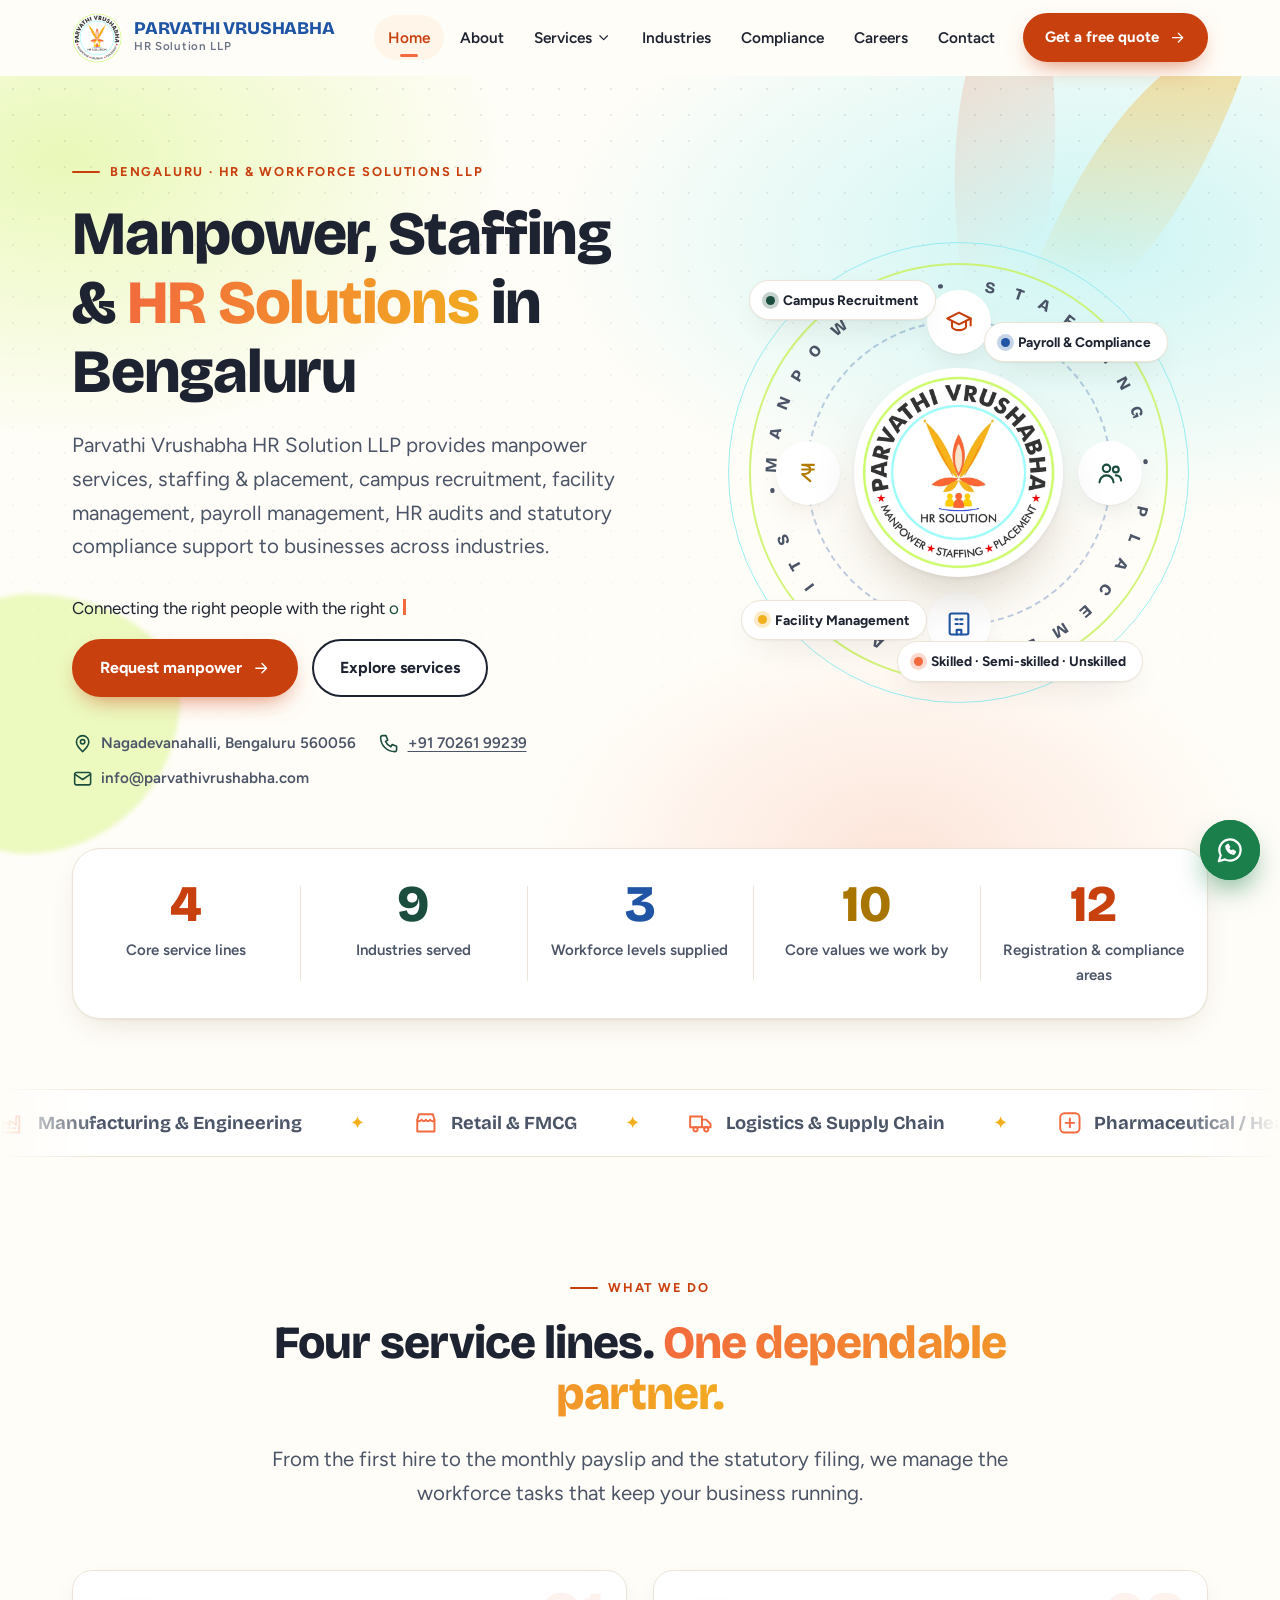
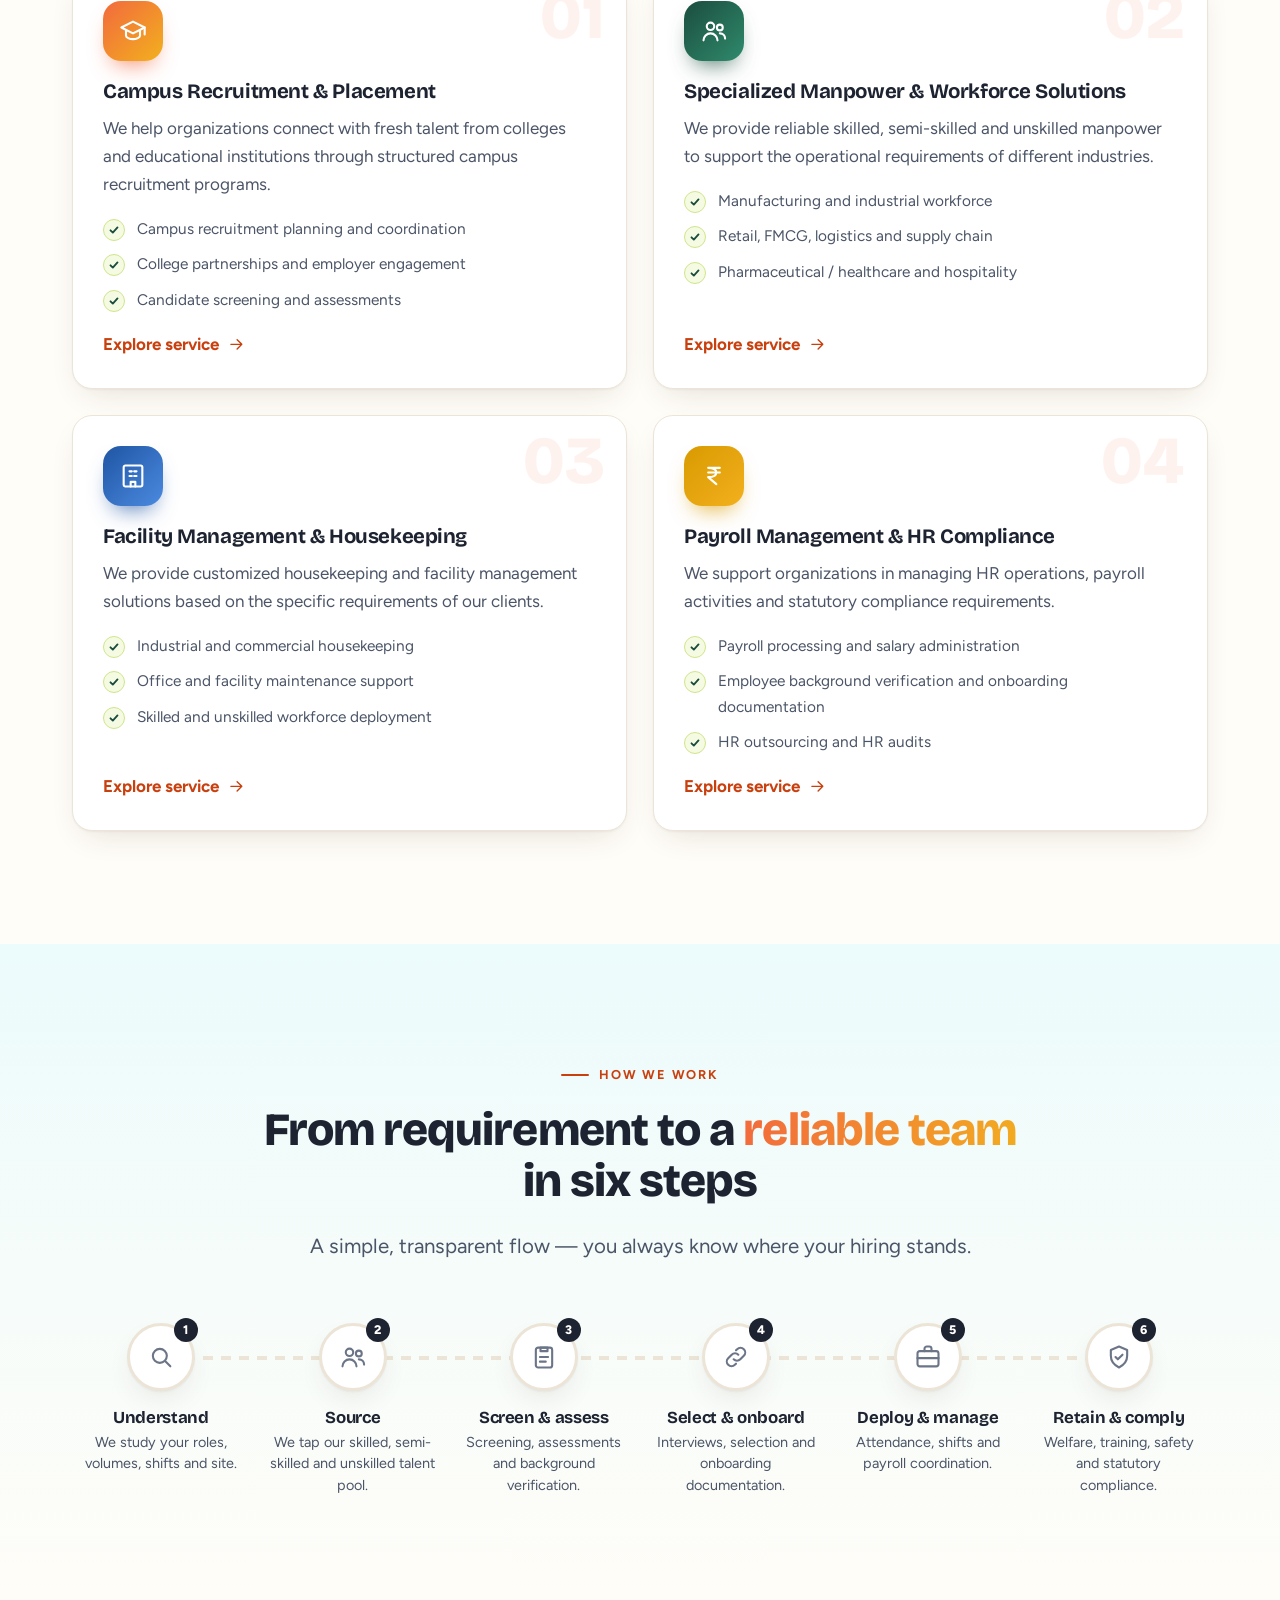
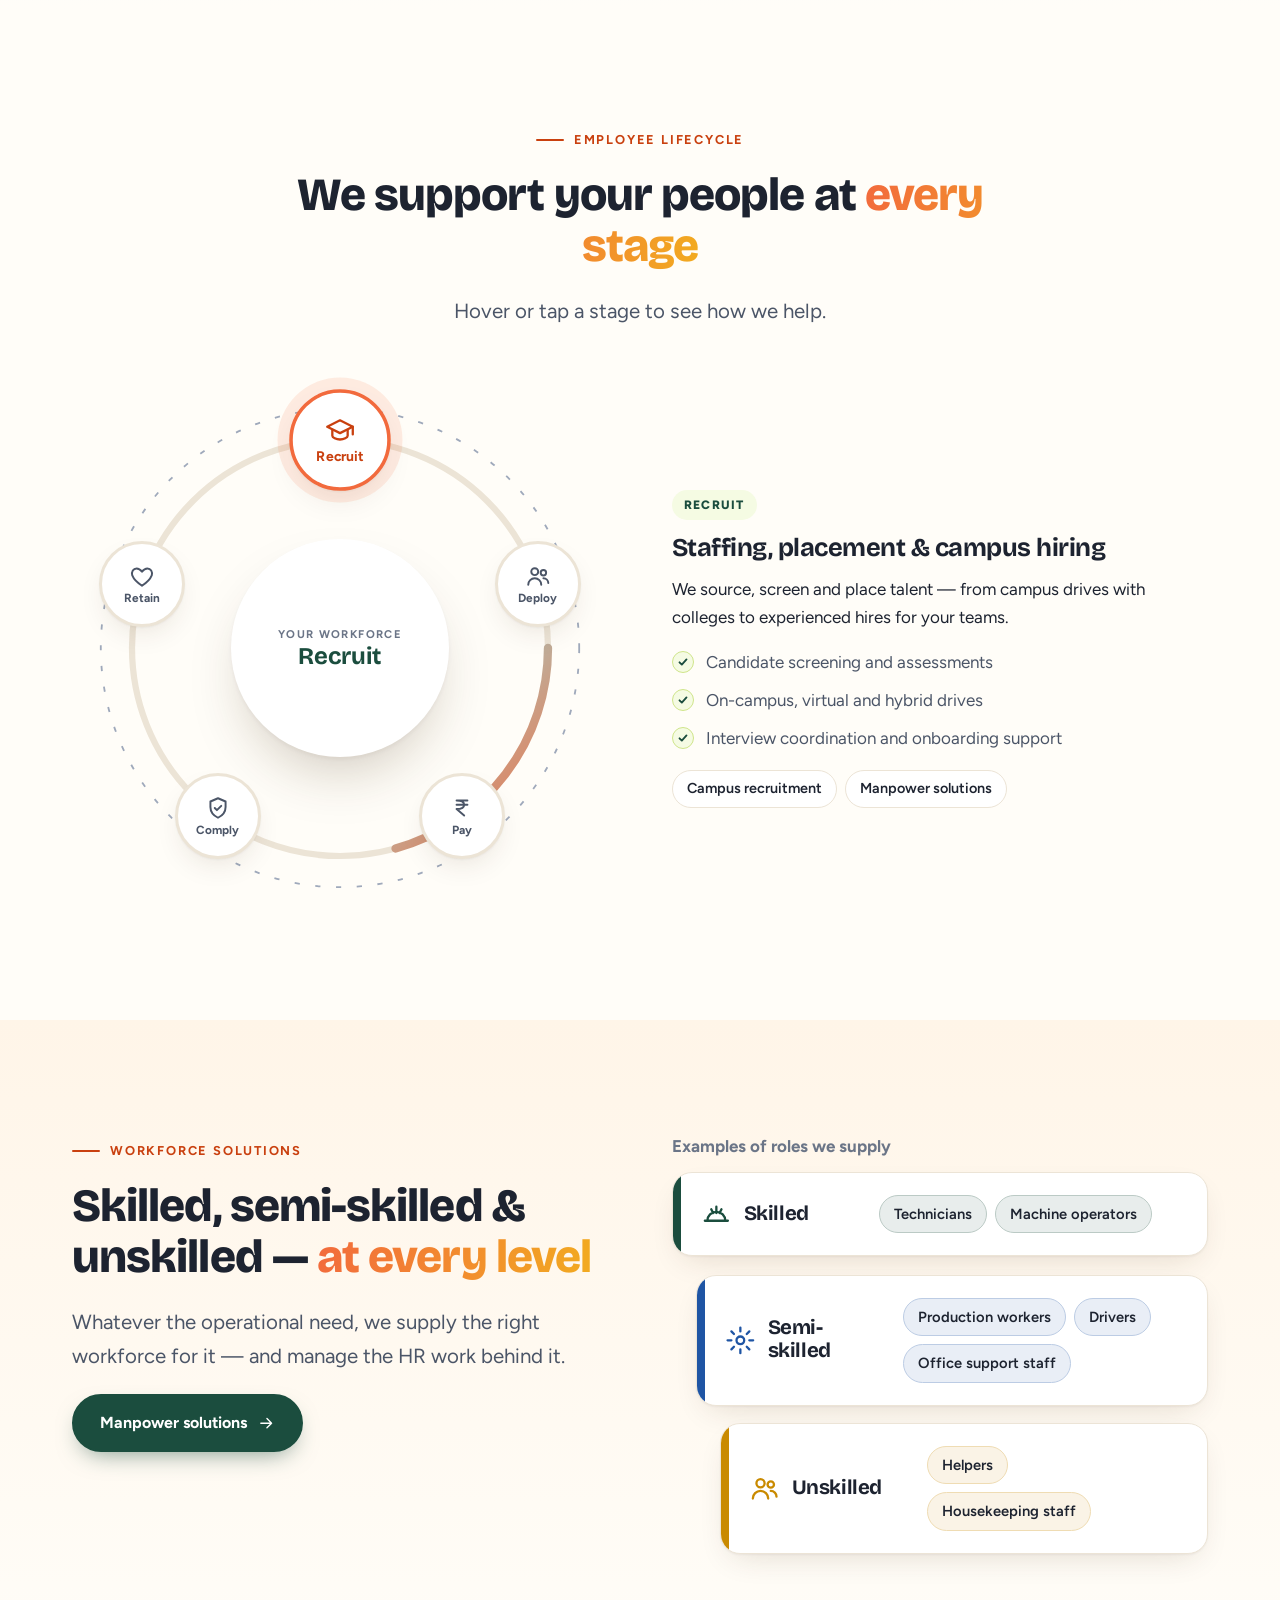
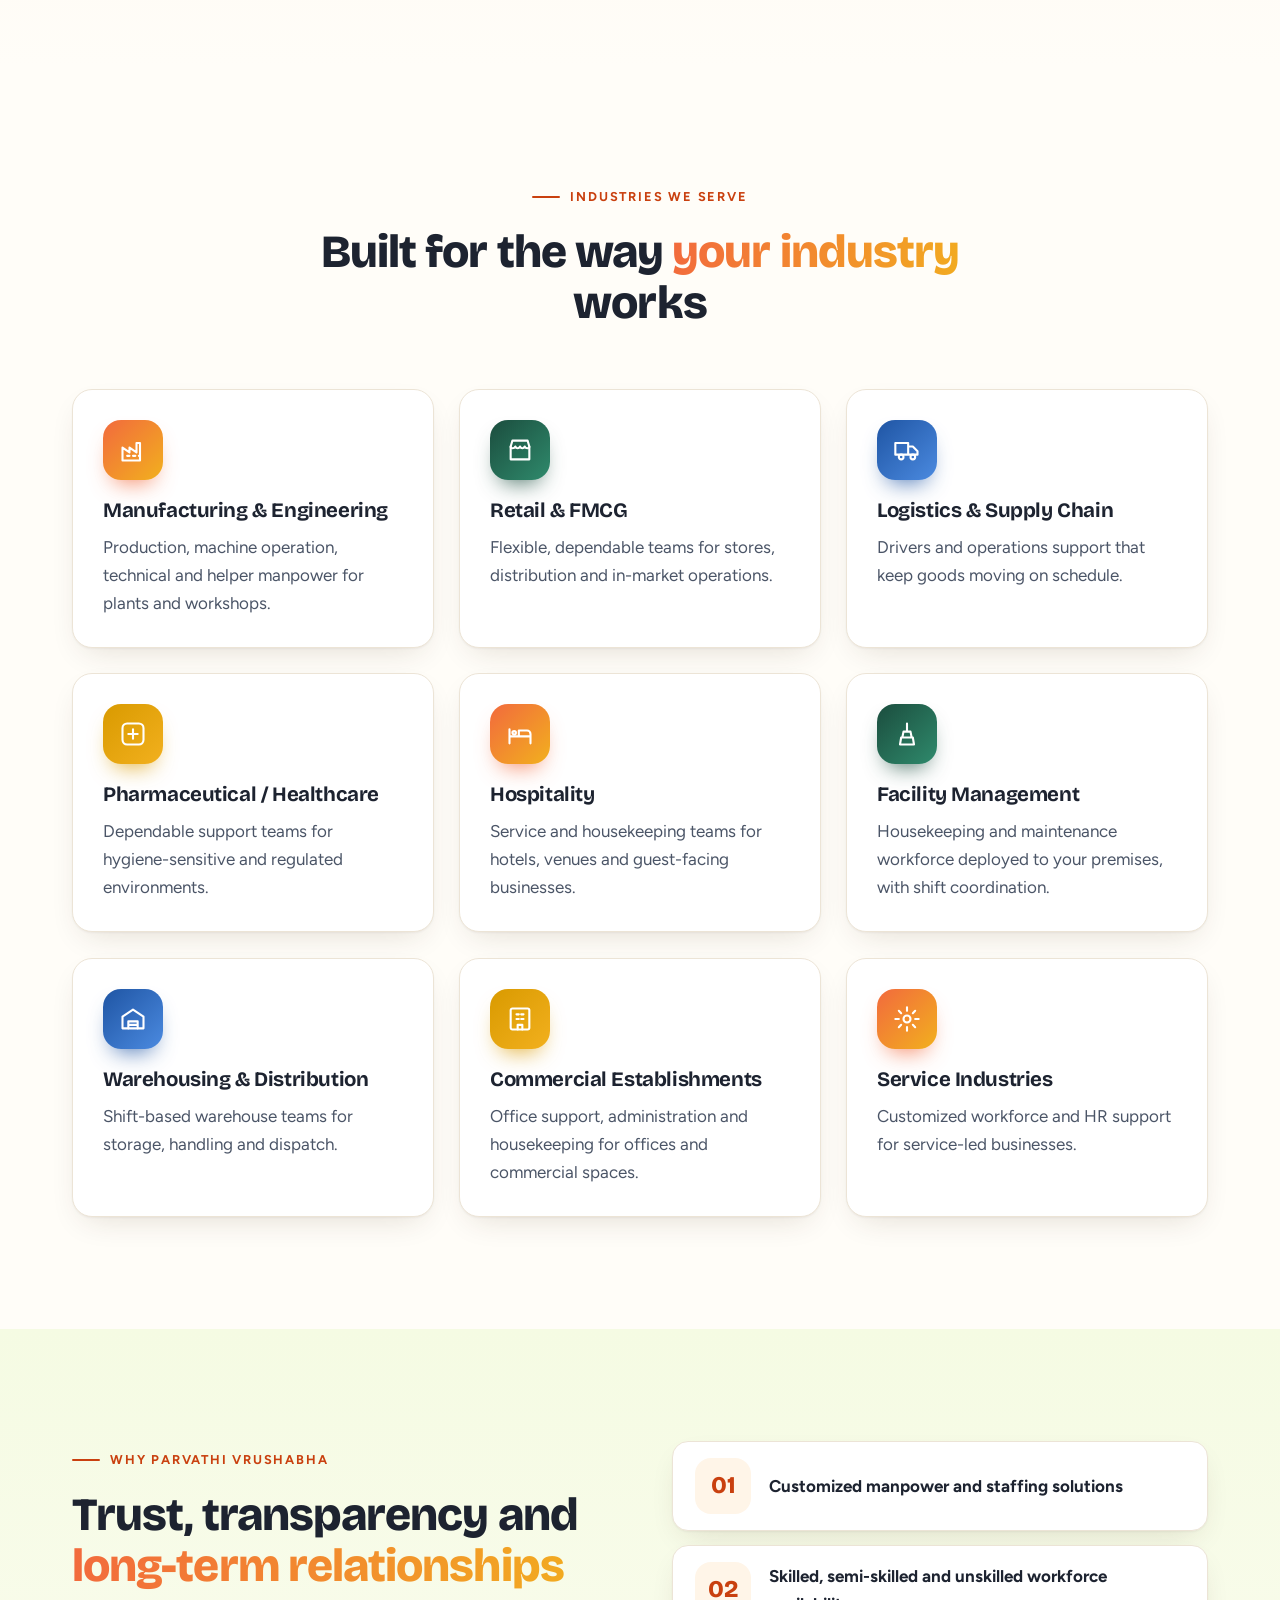
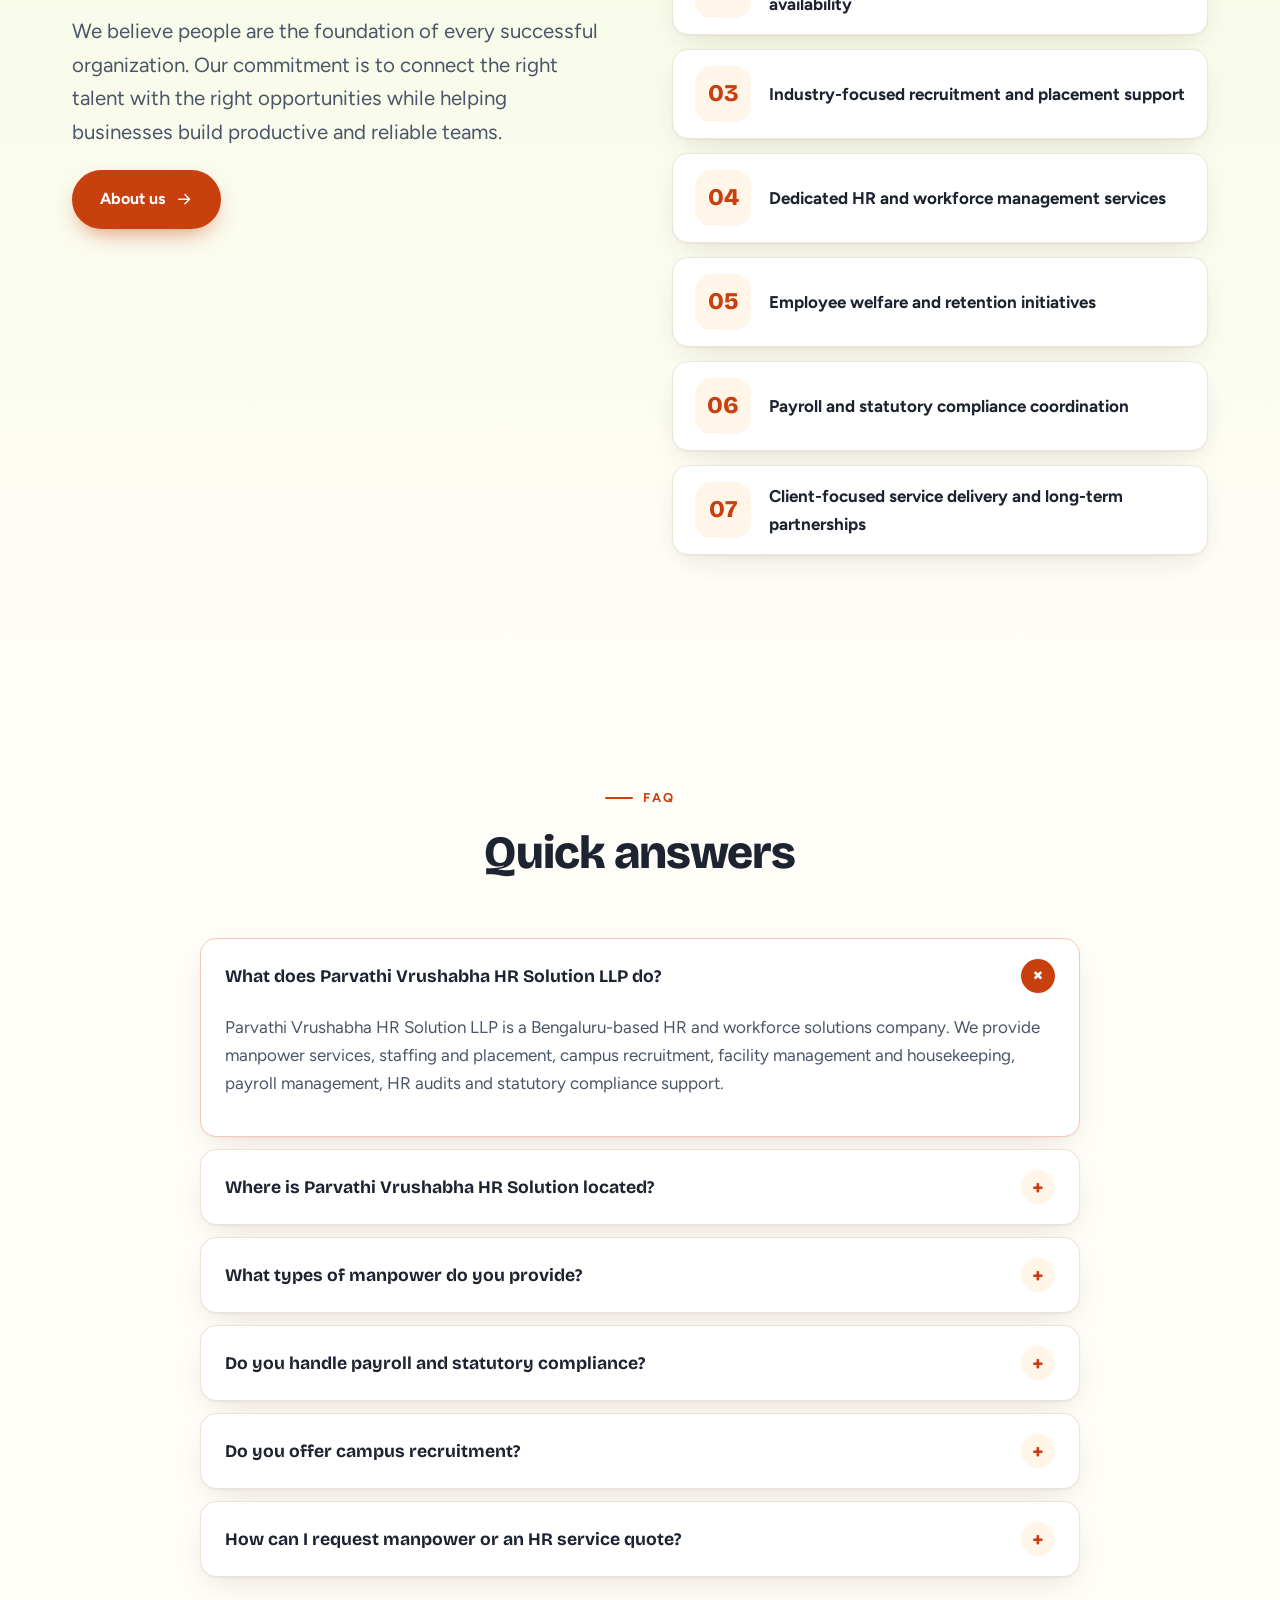
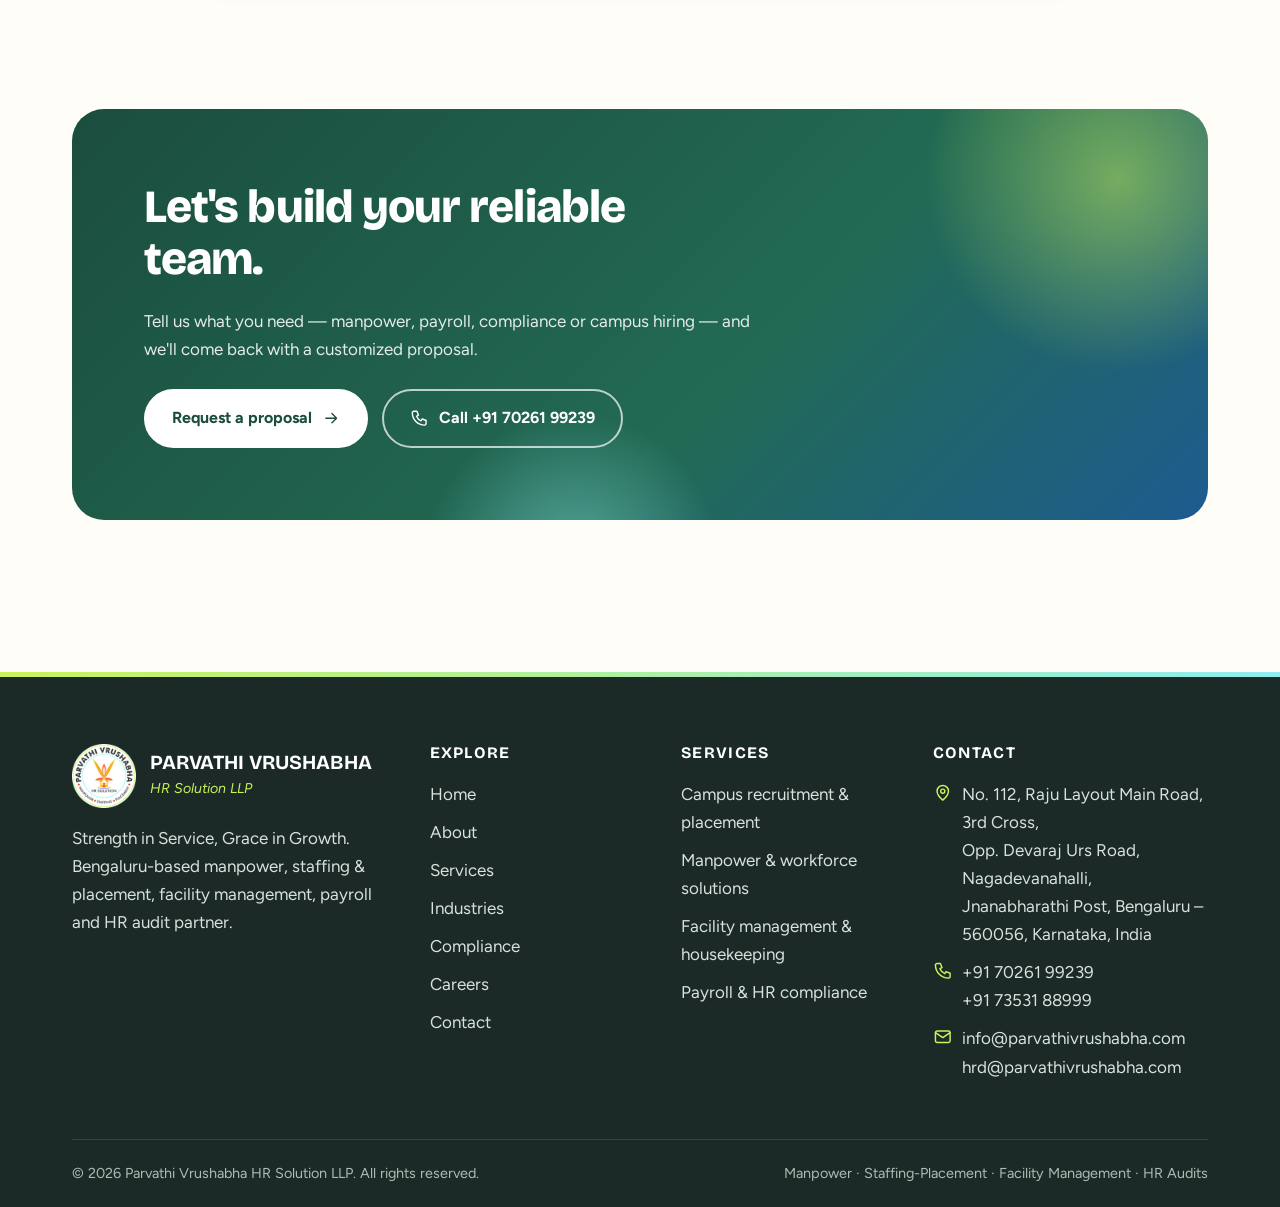
==== index.html @ 024fb9ca "Add parvathivrushabha.com multipage light-theme website 12 pages with animations, infographics, SEO/" ====
<!doctype html>
<html lang="en-IN">
<head>
<meta charset="utf-8">
<meta name="viewport" content="width=device-width,initial-scale=1">
<title>Manpower, Staffing &amp; HR Solutions in Bengaluru | Parvathi Vrushabha</title>
<meta name="description" content="Bengaluru HR &amp; workforce solutions LLP: manpower supply, staffing &amp; placement, campus recruitment, housekeeping &amp; facility management, payroll, HR audits and EPF/ESI compliance.">
<link rel="canonical" href="https://www.parvathivrushabha.com/">
<link rel="alternate" hreflang="en-IN" href="https://www.parvathivrushabha.com/"><link rel="alternate" hreflang="x-default" href="https://www.parvathivrushabha.com/">
<meta name="robots" content="index,follow,max-image-preview:large,max-snippet:-1,max-video-preview:-1">
<meta name="author" content="Parvathi Vrushabha HR Solution LLP"><meta name="theme-color" content="#fffdf8">
<meta name="geo.region" content="IN-KA"><meta name="geo.placename" content="Bengaluru">
<meta property="og:type" content="website"><meta property="og:site_name" content="Parvathi Vrushabha HR Solution LLP"><meta property="og:locale" content="en_IN">
<meta property="og:title" content="Manpower, Staffing &amp; HR Solutions in Bengaluru | Parvathi Vrushabha"><meta property="og:description" content="Bengaluru HR &amp; workforce solutions LLP: manpower supply, staffing &amp; placement, campus recruitment, housekeeping &amp; facility management, payroll, HR audits and EPF/ESI compliance."><meta property="og:url" content="https://www.parvathivrushabha.com/">
<meta property="og:image" content="https://www.parvathivrushabha.com/assets/img/og-image.jpg"><meta property="og:image:width" content="1200"><meta property="og:image:height" content="630"><meta property="og:image:alt" content="Parvathi Vrushabha HR Solution LLP logo — Manpower, Staffing, Placement">
<meta name="twitter:card" content="summary_large_image"><meta name="twitter:title" content="Manpower, Staffing &amp; HR Solutions in Bengaluru | Parvathi Vrushabha"><meta name="twitter:description" content="Bengaluru HR &amp; workforce solutions LLP: manpower supply, staffing &amp; placement, campus recruitment, housekeeping &amp; facility management, payroll, HR audits and EPF/ESI compliance."><meta name="twitter:image" content="https://www.parvathivrushabha.com/assets/img/og-image.jpg">
<link rel="icon" href="/assets/img/favicon.ico" sizes="any"><link rel="icon" type="image/png" sizes="192x192" href="/assets/img/icon-192.png"><link rel="apple-touch-icon" href="/assets/img/apple-touch-icon.png"><link rel="manifest" href="/site.webmanifest">
<link rel="alternate" type="text/markdown" href="/llms.txt" title="LLM-readable site summary">
<link rel="preconnect" href="https://fonts.googleapis.com"><link rel="preconnect" href="https://fonts.gstatic.com" crossorigin>
<link rel="stylesheet" href="https://fonts.googleapis.com/css2?family=Bricolage+Grotesque:opsz,wght@12..96,500..800&family=Figtree:wght@400;500;600;700;800&display=swap">
<link rel="stylesheet" href="/assets/css/styles.css?v=2026-11-24">
<script>document.documentElement.classList.add('js')</script>
<script type="application/ld+json">{"@context": "https://schema.org", "@graph": [{"@type": ["Organization", "EmploymentAgency"], "@id": "https://www.parvathivrushabha.com/#org", "name": "Parvathi Vrushabha HR Solution LLP", "legalName": "Parvathi Vrushabha HR Solution LLP", "alternateName": "Parvathi Vrushabha HR Solution", "url": "https://www.parvathivrushabha.com/", "logo": "https://www.parvathivrushabha.com/assets/img/icon-512.png", "image": "https://www.parvathivrushabha.com/assets/img/og-image.jpg", "slogan": "Strength in Service, Grace in Growth.", "description": "Bengaluru-based HR and workforce solutions company offering manpower services, staffing and placement, campus recruitment, facility management and housekeeping, payroll management, HR audits and statutory compliance support.", "email": "info@parvathivrushabha.com", "telephone": ["+917026199239", "+917353188999"], "address": {"@type": "PostalAddress", "streetAddress": "No. 112, Raju Layout Main Road, 3rd Cross, Opp. Devaraj Urs Road, Nagadevanahalli, Jnanabharathi Post", "addressLocality": "Bengaluru", "addressRegion": "Karnataka", "postalCode": "560056", "addressCountry": "IN"}, "areaServed": [{"@type": "City", "name": "Bengaluru"}, {"@type": "State", "name": "Karnataka"}, {"@type": "Country", "name": "India"}], "contactPoint": [{"@type": "ContactPoint", "contactType": "customer service", "telephone": "+917026199239", "email": "info@parvathivrushabha.com", "availableLanguage": ["en", "kn", "hi"]}, {"@type": "ContactPoint", "contactType": "human resources", "telephone": "+917353188999", "email": "hrd@parvathivrushabha.com"}], "knowsAbout": ["Manpower services", "Staffing and placement", "Campus recruitment", "Facility management", "Housekeeping services", "Payroll management", "HR audits", "EPF ESI statutory compliance", "Contract labour compliance", "HR outsourcing"], "hasOfferCatalog": {"@type": "OfferCatalog", "name": "HR & workforce services", "itemListElement": [{"@type": "Offer", "itemOffered": {"@type": "Service", "name": "Campus Recruitment & Placement", "url": "https://www.parvathivrushabha.com/services/campus-recruitment-placement/"}}, {"@type": "Offer", "itemOffered": {"@type": "Service", "name": "Specialized Manpower & Workforce Solutions", "url": "https://www.parvathivrushabha.com/services/manpower-workforce-solutions/"}}, {"@type": "Offer", "itemOffered": {"@type": "Service", "name": "Facility Management & Housekeeping", "url": "https://www.parvathivrushabha.com/services/facility-management-housekeeping/"}}, {"@type": "Offer", "itemOffered": {"@type": "Service", "name": "Payroll Management & HR Compliance", "url": "https://www.parvathivrushabha.com/services/payroll-hr-compliance/"}}]}}, {"@type": "WebSite", "@id": "https://www.parvathivrushabha.com/#website", "url": "https://www.parvathivrushabha.com/", "name": "Parvathi Vrushabha HR Solution LLP", "publisher": {"@id": "https://www.parvathivrushabha.com/#org"}, "inLanguage": "en-IN"}, {"@type": "WebPage", "@id": "https://www.parvathivrushabha.com/#webpage", "url": "https://www.parvathivrushabha.com/", "name": "Manpower, Staffing & HR Solutions in Bengaluru | Parvathi Vrushabha", "description": "Bengaluru HR & workforce solutions LLP: manpower supply, staffing & placement, campus recruitment, housekeeping & facility management, payroll, HR audits and EPF/ESI compliance.", "isPartOf": {"@id": "https://www.parvathivrushabha.com/#website"}, "about": {"@id": "https://www.parvathivrushabha.com/#org"}, "inLanguage": "en-IN", "primaryImageOfPage": "https://www.parvathivrushabha.com/assets/img/og-image.jpg", "dateModified": "2026-11-24"}, {"@type": "FAQPage", "mainEntity": [{"@type": "Question", "name": "What does Parvathi Vrushabha HR Solution LLP do?", "acceptedAnswer": {"@type": "Answer", "text": "Parvathi Vrushabha HR Solution LLP is a Bengaluru-based HR and workforce solutions company. We provide manpower services, staffing and placement, campus recruitment, facility management and housekeeping, payroll management, HR audits and statutory compliance support."}}, {"@type": "Question", "name": "Where is Parvathi Vrushabha HR Solution located?", "acceptedAnswer": {"@type": "Answer", "text": "Our office is at No. 112, Raju Layout Main Road, 3rd Cross, Opp. Devaraj Urs Road, Nagadevanahalli, Jnanabharathi Post, Bengaluru – 560056, Karnataka, India. You can reach us on +91 70261 99239 or +91 73531 88999, or email info@parvathivrushabha.com."}}, {"@type": "Question", "name": "What types of manpower do you provide?", "acceptedAnswer": {"@type": "Answer", "text": "We provide skilled, semi-skilled and unskilled manpower, including machine operators, technicians, production workers, helpers, drivers, housekeeping staff and office support staff, for industries such as manufacturing, retail, FMCG, logistics, pharmaceutical and healthcare, and hospitality."}}, {"@type": "Question", "name": "Do you handle payroll and statutory compliance?", "acceptedAnswer": {"@type": "Answer", "text": "Yes. We support payroll processing and salary administration, EPF, ESI, Professional Tax and Labour Welfare Fund compliance, contract labour and factory compliance coordination, and gratuity, bonus and benefits administration. We also conduct HR audits and offer HR outsourcing."}}, {"@type": "Question", "name": "Do you offer campus recruitment?", "acceptedAnswer": {"@type": "Answer", "text": "Yes. We plan and coordinate campus recruitment programs, build college partnerships, screen and assess candidates, and run on-campus, virtual and hybrid drives, along with interview coordination and onboarding support."}}, {"@type": "Question", "name": "How can I request manpower or an HR service quote?", "acceptedAnswer": {"@type": "Answer", "text": "Call or WhatsApp +91 70261 99239 or +91 73531 88999, email info@parvathivrushabha.com or hrd@parvathivrushabha.com, or use the enquiry form on our contact page. Tell us your industry, the roles you need and your location, and we will respond with a customized proposal."}}]}]}</script>
</head>
<body>
<a class="skip" href="#main">Skip to content</a>
<div class="progress" aria-hidden="true"><i></i></div>
<svg width="0" height="0" style="position:absolute" aria-hidden="true" focusable="false"><defs><symbol id="i-users" viewBox="0 0 24 24"><circle cx="9" cy="8" r="3.2"/><path d="M3 20c0-3.3 2.7-6 6-6s6 2.7 6 6"/><circle cx="17" cy="9" r="2.5"/><path d="M17 14c2.5 0 4.5 2 4.5 4.5"/></symbol><symbol id="i-briefcase" viewBox="0 0 24 24"><rect x="3" y="7" width="18" height="13" rx="2"/><path d="M9 7V5a2 2 0 0 1 2-2h2a2 2 0 0 1 2 2v2M3 13h18"/></symbol><symbol id="i-cap" viewBox="0 0 24 24"><path d="M2 9l10-5 10 5-10 5z"/><path d="M6 11.5V16c0 1.5 3 3 6 3s6-1.5 6-3v-4.5M22 9v6"/></symbol><symbol id="i-building" viewBox="0 0 24 24"><rect x="4" y="3" width="16" height="18" rx="1.5"/><path d="M9 8h2M13 8h2M9 12h2M13 12h2M10 21v-4h4v4"/></symbol><symbol id="i-rupee" viewBox="0 0 24 24"><path d="M7 5h10M7 9h10M7 5c5 0 7 1.5 7 4s-2 4-7 4l7 6"/></symbol><symbol id="i-shield" viewBox="0 0 24 24"><path d="M12 3l7 3v5c0 4.5-3 8-7 10-4-2-7-5.5-7-10V6z"/><path d="M9 12l2 2 4-4"/></symbol><symbol id="i-factory" viewBox="0 0 24 24"><path d="M3 21V10l6 4v-4l6 4V6h3v15z"/><path d="M7 17h2M12 17h2M17 17h1"/></symbol><symbol id="i-cart" viewBox="0 0 24 24"><circle cx="9" cy="20" r="1.5"/><circle cx="18" cy="20" r="1.5"/><path d="M2 3h3l2.5 11h11L21 7H6"/></symbol><symbol id="i-truck" viewBox="0 0 24 24"><path d="M2 6h11v10H2zM13 9h4l4 4v3h-8"/><circle cx="7" cy="18" r="2"/><circle cx="17" cy="18" r="2"/></symbol><symbol id="i-medical" viewBox="0 0 24 24"><rect x="3" y="3" width="18" height="18" rx="4"/><path d="M12 8v8M8 12h8"/></symbol><symbol id="i-hotel" viewBox="0 0 24 24"><path d="M3 20V8M3 14h18v6M21 14v-2a3 3 0 0 0-3-3h-7v5"/><circle cx="7" cy="11" r="1.5"/></symbol><symbol id="i-warehouse" viewBox="0 0 24 24"><path d="M3 10l9-6 9 6v10H3z"/><path d="M8 20v-6h8v6M8 17h8"/></symbol><symbol id="i-store" viewBox="0 0 24 24"><path d="M4 9l1.5-5h13L20 9M4 9v11h16V9"/><path d="M4 9c0 2 3 2 4 0 1 2 3 2 4 0 1 2 3 2 4 0 1 2 4 2 4 0"/></symbol><symbol id="i-gear" viewBox="0 0 24 24"><circle cx="12" cy="12" r="3"/><path d="M12 2v3M12 19v3M2 12h3M19 12h3M5 5l2 2M17 17l2 2M5 19l2-2M17 7l2-2"/></symbol><symbol id="i-phone" viewBox="0 0 24 24"><path d="M5 3h4l2 5-2.5 1.5a11 11 0 0 0 6 6L16 13l5 2v4a2 2 0 0 1-2 2A16 16 0 0 1 3 5a2 2 0 0 1 2-2z"/></symbol><symbol id="i-mail" viewBox="0 0 24 24"><rect x="3" y="5" width="18" height="14" rx="2"/><path d="M3 7l9 6 9-6"/></symbol><symbol id="i-pin" viewBox="0 0 24 24"><path d="M12 21s7-6 7-11a7 7 0 0 0-14 0c0 5 7 11 7 11z"/><circle cx="12" cy="10" r="2.5"/></symbol><symbol id="i-whatsapp" viewBox="0 0 24 24"><path d="M3 21l1.6-4.8A8.5 8.5 0 1 1 8 19.5z"/><path d="M9 9c0 3 3 6 6 6l1-1.5-2-1-1 .8c-1-.5-2-1.5-2.5-2.5l.8-1-1-2z"/></symbol><symbol id="i-arrow" viewBox="0 0 24 24"><path d="M5 12h14M13 6l6 6-6 6"/></symbol><symbol id="i-chevron" viewBox="0 0 24 24"><path d="M6 9l6 6 6-6"/></symbol><symbol id="i-search" viewBox="0 0 24 24"><circle cx="11" cy="11" r="6"/><path d="M20 20l-4.5-4.5"/></symbol><symbol id="i-clipboard" viewBox="0 0 24 24"><rect x="5" y="4" width="14" height="17" rx="2"/><path d="M9 4h6v3H9zM8.5 12h7M8.5 16h5"/></symbol><symbol id="i-link" viewBox="0 0 24 24"><path d="M10 14a4 4 0 0 0 5.7 0l3-3a4 4 0 0 0-5.7-5.7l-1 1M14 10a4 4 0 0 0-5.7 0l-3 3a4 4 0 0 0 5.7 5.7l1-1"/></symbol><symbol id="i-scale" viewBox="0 0 24 24"><path d="M12 4v16M6 20h12M5 7h14M5 7l-3 7a3.5 3 0 0 0 6 0zM19 7l-3 7a3.5 3 0 0 0 6 0z"/></symbol><symbol id="i-lock" viewBox="0 0 24 24"><rect x="5" y="11" width="14" height="10" rx="2"/><path d="M8 11V8a4 4 0 0 1 8 0v3"/></symbol><symbol id="i-heart" viewBox="0 0 24 24"><path d="M12 21s-7-4.5-9-9.5C2 8 4 5 7 5c2 0 3.5 1 5 3 1.5-2 3-3 5-3 3 0 5 3 4 6.5-2 5-9 9.5-9 9.5z"/></symbol><symbol id="i-leaf" viewBox="0 0 24 24"><path d="M5 19C5 10 10 5 20 4c0 10-5 15-14 15zM5 19l8-8"/></symbol><symbol id="i-globe" viewBox="0 0 24 24"><circle cx="12" cy="12" r="9"/><path d="M3 12h18M12 3c3 3 3 15 0 18M12 3c-3 3-3 15 0 18"/></symbol><symbol id="i-eye" viewBox="0 0 24 24"><path d="M2 12s4-7 10-7 10 7 10 7-4 7-10 7S2 12 2 12z"/><circle cx="12" cy="12" r="3"/></symbol><symbol id="i-target" viewBox="0 0 24 24"><circle cx="12" cy="12" r="9"/><circle cx="12" cy="12" r="5"/><circle cx="12" cy="12" r="1"/></symbol><symbol id="i-trend" viewBox="0 0 24 24"><path d="M3 17l6-6 4 4 8-8M15 7h6v6"/></symbol><symbol id="i-book" viewBox="0 0 24 24"><path d="M4 5a2 2 0 0 1 2-2h13v16H6a2 2 0 0 0-2 2zM4 19V5M9 8h6"/></symbol><symbol id="i-hardhat" viewBox="0 0 24 24"><path d="M3 17h18M5 17a7 7 0 0 1 14 0M12 6v5M8 8l1.5 3M16 8l-1.5 3"/></symbol><symbol id="i-clock" viewBox="0 0 24 24"><circle cx="12" cy="12" r="9"/><path d="M12 7v5l3 2"/></symbol><symbol id="i-bucket" viewBox="0 0 24 24"><path d="M12 3v7M9 10h6l1 5H8zM7 15l-1 6h12l-1-6"/></symbol><symbol id="i-file" viewBox="0 0 24 24"><path d="M6 3h8l4 4v14H6zM14 3v4h4M9 13h6M9 17h6"/></symbol><symbol id="i-chart" viewBox="0 0 24 24"><path d="M4 20V4M4 20h16M8 16v-5M12 16V8M16 16v-3"/></symbol><symbol id="i-calendar" viewBox="0 0 24 24"><rect x="3" y="5" width="18" height="16" rx="2"/><path d="M3 10h18M8 3v4M16 3v4"/></symbol><symbol id="i-idcard" viewBox="0 0 24 24"><rect x="3" y="5" width="18" height="14" rx="2"/><circle cx="9" cy="11" r="2"/><path d="M6 16c0-1.5 1.5-2.5 3-2.5s3 1 3 2.5M14 10h4M14 14h3"/></symbol><symbol id="i-userplus" viewBox="0 0 24 24"><circle cx="10" cy="8" r="3.5"/><path d="M3 20c0-3.5 3-6 7-6M18 8v6M15 11h6"/></symbol><symbol id="i-star" viewBox="0 0 24 24"><path d="M12 3l2.7 5.6 6.1.9-4.4 4.3 1 6.1L12 17l-5.4 2.9 1-6.1L3.2 9.5l6.1-.9z"/></symbol><symbol id="i-check" viewBox="0 0 24 24"><path d="M5 12.5l4.5 4.5L19 7.5"/></symbol></defs></svg>
<header class="site-header"><div class="container nav-wrap">
<a class="brand" href="/" aria-label="Parvathi Vrushabha HR Solution LLP — home"><img src="/assets/img/logo.webp" width="50" height="50" alt="Parvathi Vrushabha HR Solution LLP logo"><span><b>PARVATHI VRUSHABHA</b><small>HR Solution LLP</small></span></a>
<nav class="nav" id="site-nav" aria-label="Main"><ul><li><a class="nl" href="/" aria-current="page">Home</a></li><li><a class="nl" href="/about/">About</a></li><li class="has-sub"><a class="nl" href="/services/">Services<svg class="ic " aria-hidden="true" focusable="false"><use href="#i-chevron"/></svg></a><div class="sub"><a href="/services/campus-recruitment-placement/"><svg class="ic " aria-hidden="true" focusable="false"><use href="#i-cap"/></svg>Campus recruitment &amp; placement</a><a href="/services/manpower-workforce-solutions/"><svg class="ic " aria-hidden="true" focusable="false"><use href="#i-users"/></svg>Manpower &amp; workforce solutions</a><a href="/services/facility-management-housekeeping/"><svg class="ic " aria-hidden="true" focusable="false"><use href="#i-building"/></svg>Facility management &amp; housekeeping</a><a href="/services/payroll-hr-compliance/"><svg class="ic " aria-hidden="true" focusable="false"><use href="#i-rupee"/></svg>Payroll &amp; HR compliance</a></div></li><li><a class="nl" href="/industries/">Industries</a></li><li><a class="nl" href="/compliance/">Compliance</a></li><li><a class="nl" href="/careers/">Careers</a></li><li><a class="nl" href="/contact/">Contact</a></li></ul><span class="nav-cta"><a class="btn sm" href="/contact/">Get a free quote <svg class="ic go" aria-hidden="true" focusable="false"><use href="#i-arrow"/></svg></a></span></nav>
<button class="burger" aria-expanded="false" aria-controls="site-nav" aria-label="Open menu"><span></span></button>
</div></header>
<main id="main">
<section class="hero"><span class="leaf a" aria-hidden="true"></span><span class="leaf b" aria-hidden="true"></span><span class="blob" style="width:260px;height:260px;left:-80px;bottom:40px;background:rgba(201,242,91,.35)" aria-hidden="true"></span>
<div class="container hero-grid"><div>
<p class="eyebrow" data-reveal="" style="--i:0">Bengaluru · HR &amp; Workforce Solutions LLP</p>
<h1 data-reveal="" style="--i:1">Manpower, Staffing &amp; <span class="hl">HR Solutions</span> in Bengaluru</h1>
<p class="lead" data-reveal="" style="--i:2">Parvathi Vrushabha HR Solution LLP provides manpower services, staffing &amp; placement, campus recruitment, facility management, payroll management, HR audits and statutory compliance support to businesses across industries.</p>
<p data-reveal="" style="--i:2" style="font-family:var(--head);font-weight:700;font-size:1.3rem;margin-bottom:28px">Connecting the right people with the right <span class="rotator" data-rotate="organizations|opportunities|teams|careers">organizations</span></p>
<div class="btn-row" data-reveal="" style="--i:3"><a class="btn" data-magnetic href="/contact/?service=Manpower%20%26%20Workforce%20Solutions">Request manpower <svg class="ic go" aria-hidden="true" focusable="false"><use href="#i-arrow"/></svg></a><a class="btn ghost" data-magnetic href="/services/">Explore services</a></div>
<div class="hero-meta" data-reveal="" style="--i:4"><span><svg class="ic " aria-hidden="true" focusable="false"><use href="#i-pin"/></svg> Nagadevanahalli, Bengaluru 560056</span><span><svg class="ic " aria-hidden="true" focusable="false"><use href="#i-phone"/></svg> <a href="tel:+917026199239" style="color:inherit">+91 70261 99239</a></span><span><svg class="ic " aria-hidden="true" focusable="false"><use href="#i-mail"/></svg> info@parvathivrushabha.com</span></div>
</div><div class="hero-visual" data-reveal="zoom" style="--i:2"><div class="orbit" role="img" aria-label="Parvathi Vrushabha logo surrounded by service icons: recruitment, manpower, facility management and payroll">
<span class="ring r3"></span><span class="ring r2"></span>
<svg class="textring" viewBox="0 0 400 400" aria-hidden="true"><defs><path id="tp" d="M200,200 m-176,0 a176,176 0 1,1 352,0 a176,176 0 1,1 -352,0"/></defs><text><textPath href="#tp" textLength="1096" lengthAdjust="spacing">MANPOWER  •  STAFFING  •  PLACEMENT  •  AUDITS  •  </textPath></text></svg>
<div class="ring r1"><span class="node n1"><svg class="ic " aria-hidden="true" focusable="false"><use href="#i-cap"/></svg></span><span class="node n2"><svg class="ic " aria-hidden="true" focusable="false"><use href="#i-users"/></svg></span><span class="node n3"><svg class="ic " aria-hidden="true" focusable="false"><use href="#i-building"/></svg></span><span class="node n4"><svg class="ic " aria-hidden="true" focusable="false"><use href="#i-rupee"/></svg></span></div>
<div class="core"><img src="/assets/img/logo.webp" width="320" height="320" alt="Parvathi Vrushabha HR Solution LLP logo" fetchpriority="high"></div>
<span class="chip-float cf1">Campus Recruitment</span><span class="chip-float cf2">Facility Management</span><span class="chip-float cf3">Payroll &amp; Compliance</span><span class="chip-float cf4">Skilled · Semi-skilled · Unskilled</span>
</div></div></div></section><div class="container"><div class="stats" role="list" aria-label="Company at a glance">
<div class="stat" role="listitem"><b data-count="4">4</b><span>Core service lines</span></div><div class="stat" role="listitem"><b data-count="9">9</b><span>Industries served</span></div>
<div class="stat" role="listitem"><b data-count="3">3</b><span>Workforce levels supplied</span></div><div class="stat" role="listitem"><b data-count="10">10</b><span>Core values we work by</span></div>
<div class="stat" role="listitem"><b data-count="12">12</b><span>Registration &amp; compliance areas</span></div></div></div><div class="marquee" style="margin-top:70px" aria-label="Industries we serve"><div class="marquee-track"><span><svg class="ic " aria-hidden="true" focusable="false"><use href="#i-factory"/></svg>Manufacturing &amp; Engineering</span><span><svg class="ic " aria-hidden="true" focusable="false"><use href="#i-store"/></svg>Retail &amp; FMCG</span><span><svg class="ic " aria-hidden="true" focusable="false"><use href="#i-truck"/></svg>Logistics &amp; Supply Chain</span><span><svg class="ic " aria-hidden="true" focusable="false"><use href="#i-medical"/></svg>Pharmaceutical / Healthcare</span><span><svg class="ic " aria-hidden="true" focusable="false"><use href="#i-hotel"/></svg>Hospitality</span><span><svg class="ic " aria-hidden="true" focusable="false"><use href="#i-bucket"/></svg>Facility Management</span><span><svg class="ic " aria-hidden="true" focusable="false"><use href="#i-warehouse"/></svg>Warehousing &amp; Distribution</span><span><svg class="ic " aria-hidden="true" focusable="false"><use href="#i-building"/></svg>Commercial Establishments</span><span><svg class="ic " aria-hidden="true" focusable="false"><use href="#i-gear"/></svg>Service Industries</span><span><svg class="ic " aria-hidden="true" focusable="false"><use href="#i-factory"/></svg>Manufacturing &amp; Engineering</span><span><svg class="ic " aria-hidden="true" focusable="false"><use href="#i-store"/></svg>Retail &amp; FMCG</span><span><svg class="ic " aria-hidden="true" focusable="false"><use href="#i-truck"/></svg>Logistics &amp; Supply Chain</span><span><svg class="ic " aria-hidden="true" focusable="false"><use href="#i-medical"/></svg>Pharmaceutical / Healthcare</span><span><svg class="ic " aria-hidden="true" focusable="false"><use href="#i-hotel"/></svg>Hospitality</span><span><svg class="ic " aria-hidden="true" focusable="false"><use href="#i-bucket"/></svg>Facility Management</span><span><svg class="ic " aria-hidden="true" focusable="false"><use href="#i-warehouse"/></svg>Warehousing &amp; Distribution</span><span><svg class="ic " aria-hidden="true" focusable="false"><use href="#i-building"/></svg>Commercial Establishments</span><span><svg class="ic " aria-hidden="true" focusable="false"><use href="#i-gear"/></svg>Service Industries</span></div></div><section class="section" id="services"><div class="container"><div class="section-head center" data-reveal="" style="--i:0"><p class="eyebrow">What we do</p><h2>Four service lines. <span class="hl">One dependable partner.</span></h2>
<p class="lead">From the first hire to the monthly payslip and the statutory filing, we manage the workforce tasks that keep your business running.</p></div>
<div class="grid g2"><article class="card service-card" data-tilt data-reveal="" style="--i:1"><span class="num" aria-hidden="true">01</span><div class="icon-badge "><svg class="ic " aria-hidden="true" focusable="false"><use href="#i-cap"/></svg></div>
<h3>Campus Recruitment &amp; Placement</h3><p>We help organizations connect with fresh talent from colleges and educational institutions through structured campus recruitment programs.</p><ul class="ticks"><li>Campus recruitment planning and coordination</li><li>College partnerships and employer engagement</li><li>Candidate screening and assessments</li></ul><a class="more" href="/services/campus-recruitment-placement/">Explore service <svg class="ic " aria-hidden="true" focusable="false"><use href="#i-arrow"/></svg></a></article><article class="card service-card" data-tilt data-reveal="" style="--i:2"><span class="num" aria-hidden="true">02</span><div class="icon-badge g"><svg class="ic " aria-hidden="true" focusable="false"><use href="#i-users"/></svg></div>
<h3>Specialized Manpower &amp; Workforce Solutions</h3><p>We provide reliable skilled, semi-skilled and unskilled manpower to support the operational requirements of different industries.</p><ul class="ticks"><li>Manufacturing and industrial workforce</li><li>Retail, FMCG, logistics and supply chain</li><li>Pharmaceutical / healthcare and hospitality</li></ul><a class="more" href="/services/manpower-workforce-solutions/">Explore service <svg class="ic " aria-hidden="true" focusable="false"><use href="#i-arrow"/></svg></a></article><article class="card service-card" data-tilt data-reveal="" style="--i:3"><span class="num" aria-hidden="true">03</span><div class="icon-badge b"><svg class="ic " aria-hidden="true" focusable="false"><use href="#i-building"/></svg></div>
<h3>Facility Management &amp; Housekeeping</h3><p>We provide customized housekeeping and facility management solutions based on the specific requirements of our clients.</p><ul class="ticks"><li>Industrial and commercial housekeeping</li><li>Office and facility maintenance support</li><li>Skilled and unskilled workforce deployment</li></ul><a class="more" href="/services/facility-management-housekeeping/">Explore service <svg class="ic " aria-hidden="true" focusable="false"><use href="#i-arrow"/></svg></a></article><article class="card service-card" data-tilt data-reveal="" style="--i:0"><span class="num" aria-hidden="true">04</span><div class="icon-badge y"><svg class="ic " aria-hidden="true" focusable="false"><use href="#i-rupee"/></svg></div>
<h3>Payroll Management &amp; HR Compliance</h3><p>We support organizations in managing HR operations, payroll activities and statutory compliance requirements.</p><ul class="ticks"><li>Payroll processing and salary administration</li><li>Employee background verification and onboarding documentation</li><li>HR outsourcing and HR audits</li></ul><a class="more" href="/services/payroll-hr-compliance/">Explore service <svg class="ic " aria-hidden="true" focusable="false"><use href="#i-arrow"/></svg></a></article></div></div></section><section class="section tint-aqua" id="process"><div class="container"><div class="section-head center" data-reveal="" style="--i:0"><p class="eyebrow">How we work</p><h2>From requirement to a <span class="hl">reliable team</span> in six steps</h2>
<p class="lead">A simple, transparent flow — you always know where your hiring stands.</p></div>
<ol class="steps" style="list-style:none;padding:0;margin:0"><li class="step" data-reveal="" style="--i:0"><div class="dot"><svg class="ic " aria-hidden="true" focusable="false"><use href="#i-search"/></svg><em>1</em></div><div><h4>Understand</h4><p>We study your roles, volumes, shifts and site.</p></div></li><li class="step" data-reveal="" style="--i:1"><div class="dot"><svg class="ic " aria-hidden="true" focusable="false"><use href="#i-users"/></svg><em>2</em></div><div><h4>Source</h4><p>We tap our skilled, semi-skilled and unskilled talent pool.</p></div></li><li class="step" data-reveal="" style="--i:2"><div class="dot"><svg class="ic " aria-hidden="true" focusable="false"><use href="#i-clipboard"/></svg><em>3</em></div><div><h4>Screen &amp; assess</h4><p>Screening, assessments and background verification.</p></div></li><li class="step" data-reveal="" style="--i:3"><div class="dot"><svg class="ic " aria-hidden="true" focusable="false"><use href="#i-link"/></svg><em>4</em></div><div><h4>Select &amp; onboard</h4><p>Interviews, selection and onboarding documentation.</p></div></li><li class="step" data-reveal="" style="--i:4"><div class="dot"><svg class="ic " aria-hidden="true" focusable="false"><use href="#i-briefcase"/></svg><em>5</em></div><div><h4>Deploy &amp; manage</h4><p>Attendance, shifts and payroll coordination.</p></div></li><li class="step" data-reveal="" style="--i:5"><div class="dot"><svg class="ic " aria-hidden="true" focusable="false"><use href="#i-shield"/></svg><em>6</em></div><div><h4>Retain &amp; comply</h4><p>Welfare, training, safety and statutory compliance.</p></div></li></ol>
</div></section><section class="section" id="lifecycle"><div class="container"><div class="section-head center" data-reveal="" style="--i:0"><p class="eyebrow">Employee lifecycle</p><h2>We support your people at <span class="hl">every stage</span></h2>
<p class="lead">Hover or tap a stage to see how we help.</p></div>
<div class="wheel-wrap"><div class="wheel" data-reveal="zoom" style="--i:0">
<svg class="rings" viewBox="0 0 100 100" aria-hidden="true"><defs><linearGradient id="wg" x1="0" y1="0" x2="1" y2="1"><stop offset="0" stop-color="#c9f25b"/><stop offset=".5" stop-color="#8fecf0"/><stop offset="1" stop-color="#f26a3d"/></linearGradient></defs>
<circle cx="50" cy="50" r="40" fill="none" stroke="#ece4d6" stroke-width="1.2"/>
<g style="transform-origin:50px 50px;animation:spin 40s linear infinite"><circle cx="50" cy="50" r="40" fill="none" stroke="url(#wg)" stroke-width="1.6" stroke-linecap="round" stroke-dasharray="52 200"/></g>
<g style="transform-origin:50px 50px;animation:spin 70s linear infinite reverse"><circle cx="50" cy="50" r="46" fill="none" stroke="#9fa9bb" stroke-width=".35" stroke-dasharray="1 3"/></g></svg>
<div class="hub"><div><small>Your workforce</small><strong>Recruit</strong></div></div><button class="wnode" data-hub="Recruit" aria-pressed="false" aria-label="Recruit"><svg class="ic " aria-hidden="true" focusable="false"><use href="#i-cap"/></svg><span>Recruit</span></button><button class="wnode" data-hub="Deploy" aria-pressed="false" aria-label="Deploy"><svg class="ic " aria-hidden="true" focusable="false"><use href="#i-users"/></svg><span>Deploy</span></button><button class="wnode" data-hub="Pay" aria-pressed="false" aria-label="Pay"><svg class="ic " aria-hidden="true" focusable="false"><use href="#i-rupee"/></svg><span>Pay</span></button><button class="wnode" data-hub="Comply" aria-pressed="false" aria-label="Comply"><svg class="ic " aria-hidden="true" focusable="false"><use href="#i-shield"/></svg><span>Comply</span></button><button class="wnode" data-hub="Retain" aria-pressed="false" aria-label="Retain"><svg class="ic " aria-hidden="true" focusable="false"><use href="#i-heart"/></svg><span>Retain</span></button></div>
<div class="wdetail" aria-live="polite"><div class="pane"><span class="tag">Recruit</span><h3>Staffing, placement &amp; campus hiring</h3><p>We source, screen and place talent — from campus drives with colleges to experienced hires for your teams.</p><ul class="ticks"><li>Candidate screening and assessments</li><li>On-campus, virtual and hybrid drives</li><li>Interview coordination and onboarding support</li></ul><div class="wlist"><a href="/services/campus-recruitment-placement/">Campus recruitment</a><a href="/services/manpower-workforce-solutions/">Manpower solutions</a></div></div><div class="pane"><span class="tag">Deploy</span><h3>Manpower &amp; facility workforce</h3><p>Skilled, semi-skilled and unskilled teams deployed to your plant, warehouse, office or facility with attendance and shift coordination.</p><ul class="ticks"><li>Industrial and commercial housekeeping</li><li>Production and industrial support manpower</li><li>Attendance and shift management coordination</li></ul><div class="wlist"><a href="/services/facility-management-housekeeping/">Facility management</a><a href="/services/manpower-workforce-solutions/">Manpower solutions</a></div></div><div class="pane"><span class="tag">Pay</span><h3>Payroll &amp; benefits administration</h3><p>Accurate payroll processing, salary administration and employee benefits so your people are paid correctly and on time.</p><ul class="ticks"><li>Payroll processing and salary administration</li><li>Gratuity, bonus and benefits administration</li><li>Employee onboarding documentation</li></ul><div class="wlist"><a href="/services/payroll-hr-compliance/">Payroll &amp; HR compliance</a></div></div><div class="pane"><span class="tag">Comply</span><h3>Statutory compliance &amp; HR audits</h3><p>Stay on the right side of labour law with EPF, ESI, Professional Tax and Labour Welfare Fund support, plus audits that surface gaps early.</p><ul class="ticks"><li>EPF, ESI, PT and LWF support</li><li>Contract labour and factory compliance coordination</li><li>HR audits and HR outsourcing</li></ul><div class="wlist"><a href="/services/payroll-hr-compliance/">Payroll &amp; HR compliance</a><a href="/compliance/">Compliance overview</a></div></div><div class="pane"><span class="tag">Retain</span><h3>Welfare, training &amp; safety</h3><p>Our services go beyond recruitment — focusing on employee welfare, retention, training and workplace safety.</p><ul class="ticks"><li>Employee welfare and retention initiatives</li><li>Training and capability building</li><li>Workplace safety and quality focus</li></ul><div class="wlist"><a href="/about/">About our values</a></div></div></div></div></div></section><section class="section tint-warm" id="workforce"><div class="container"><div class="split top"><div data-reveal="left" style="--i:0"><p class="eyebrow">Workforce solutions</p><h2>Skilled, semi-skilled &amp; unskilled — <span class="hl">at every level</span></h2>
<p class="lead">Whatever the operational need, we supply the right workforce for it — and manage the HR work behind it.</p><div class="btn-row" style="margin-top:20px"><a class="btn green" href="/services/manpower-workforce-solutions/">Manpower solutions <svg class="ic go" aria-hidden="true" focusable="false"><use href="#i-arrow"/></svg></a></div></div>
<div><p style="font-weight:700;color:var(--ink-3);margin-bottom:12px">Examples of roles we supply</p><div class="tiers"><div class="tier" style="--c:var(--green)" data-reveal="" style="--i:0"><h3><svg class="ic " aria-hidden="true" focusable="false"><use href="#i-hardhat"/></svg>Skilled</h3><div class="roles"><span>Technicians</span><span>Machine operators</span></div></div><div class="tier" style="--c:var(--blue)" data-reveal="" style="--i:1"><h3><svg class="ic " aria-hidden="true" focusable="false"><use href="#i-gear"/></svg>Semi-skilled</h3><div class="roles"><span>Production workers</span><span>Drivers</span><span>Office support staff</span></div></div><div class="tier" style="--c:#c98a00" data-reveal="" style="--i:2"><h3><svg class="ic " aria-hidden="true" focusable="false"><use href="#i-users"/></svg>Unskilled</h3><div class="roles"><span>Helpers</span><span>Housekeeping staff</span></div></div></div></div></div></div></section><section class="section" id="industries"><div class="container"><div class="section-head center" data-reveal="" style="--i:0"><p class="eyebrow">Industries we serve</p><h2>Built for the way <span class="hl">your industry</span> works</h2></div>
<div class="grid g3"><a class="ind-link" href="/industries/#manufacturing" data-reveal="" style="--i:0"><article class="card ind" data-tilt><div class="icon-badge "><svg class="ic " aria-hidden="true" focusable="false"><use href="#i-factory"/></svg></div><h3>Manufacturing &amp; Engineering</h3><p style="margin:0">Production, machine operation, technical and helper manpower for plants and workshops.</p></article></a><a class="ind-link" href="/industries/#retail-fmcg" data-reveal="" style="--i:1"><article class="card ind" data-tilt><div class="icon-badge g"><svg class="ic " aria-hidden="true" focusable="false"><use href="#i-store"/></svg></div><h3>Retail &amp; FMCG</h3><p style="margin:0">Flexible, dependable teams for stores, distribution and in-market operations.</p></article></a><a class="ind-link" href="/industries/#logistics-supply-chain" data-reveal="" style="--i:2"><article class="card ind" data-tilt><div class="icon-badge b"><svg class="ic " aria-hidden="true" focusable="false"><use href="#i-truck"/></svg></div><h3>Logistics &amp; Supply Chain</h3><p style="margin:0">Drivers and operations support that keep goods moving on schedule.</p></article></a><a class="ind-link" href="/industries/#pharma-healthcare" data-reveal="" style="--i:0"><article class="card ind" data-tilt><div class="icon-badge y"><svg class="ic " aria-hidden="true" focusable="false"><use href="#i-medical"/></svg></div><h3>Pharmaceutical / Healthcare</h3><p style="margin:0">Dependable support teams for hygiene-sensitive and regulated environments.</p></article></a><a class="ind-link" href="/industries/#hospitality" data-reveal="" style="--i:1"><article class="card ind" data-tilt><div class="icon-badge "><svg class="ic " aria-hidden="true" focusable="false"><use href="#i-hotel"/></svg></div><h3>Hospitality</h3><p style="margin:0">Service and housekeeping teams for hotels, venues and guest-facing businesses.</p></article></a><a class="ind-link" href="/industries/#facility-management" data-reveal="" style="--i:2"><article class="card ind" data-tilt><div class="icon-badge g"><svg class="ic " aria-hidden="true" focusable="false"><use href="#i-bucket"/></svg></div><h3>Facility Management</h3><p style="margin:0">Housekeeping and maintenance workforce deployed to your premises, with shift coordination.</p></article></a><a class="ind-link" href="/industries/#warehousing-distribution" data-reveal="" style="--i:0"><article class="card ind" data-tilt><div class="icon-badge b"><svg class="ic " aria-hidden="true" focusable="false"><use href="#i-warehouse"/></svg></div><h3>Warehousing &amp; Distribution</h3><p style="margin:0">Shift-based warehouse teams for storage, handling and dispatch.</p></article></a><a class="ind-link" href="/industries/#commercial-establishments" data-reveal="" style="--i:1"><article class="card ind" data-tilt><div class="icon-badge y"><svg class="ic " aria-hidden="true" focusable="false"><use href="#i-building"/></svg></div><h3>Commercial Establishments</h3><p style="margin:0">Office support, administration and housekeeping for offices and commercial spaces.</p></article></a><a class="ind-link" href="/industries/#service-industries" data-reveal="" style="--i:2"><article class="card ind" data-tilt><div class="icon-badge "><svg class="ic " aria-hidden="true" focusable="false"><use href="#i-gear"/></svg></div><h3>Service Industries</h3><p style="margin:0">Customized workforce and HR support for service-led businesses.</p></article></a></div></div></section><section class="section tint-lime" id="why"><div class="container"><div class="split top"><div data-reveal="left" style="--i:0"><p class="eyebrow">Why Parvathi Vrushabha</p><h2>Trust, transparency and <span class="hl">long-term relationships</span></h2>
<p class="lead">We believe people are the foundation of every successful organization. Our commitment is to connect the right talent with the right opportunities while helping businesses build productive and reliable teams.</p>
<div class="btn-row" style="margin-top:20px"><a class="btn" href="/about/">About us <svg class="ic go" aria-hidden="true" focusable="false"><use href="#i-arrow"/></svg></a></div></div><ul class="strengths" style="list-style:none;padding:0;margin:0"><li class="strength" data-reveal="" style="--i:0"><b>Customized manpower and staffing solutions</b></li><li class="strength" data-reveal="" style="--i:1"><b>Skilled, semi-skilled and unskilled workforce availability</b></li><li class="strength" data-reveal="" style="--i:2"><b>Industry-focused recruitment and placement support</b></li><li class="strength" data-reveal="" style="--i:3"><b>Dedicated HR and workforce management services</b></li><li class="strength" data-reveal="" style="--i:0"><b>Employee welfare and retention initiatives</b></li><li class="strength" data-reveal="" style="--i:1"><b>Payroll and statutory compliance coordination</b></li><li class="strength" data-reveal="" style="--i:2"><b>Client-focused service delivery and long-term partnerships</b></li></ul></div></div></section><section class="section" id="faq"><div class="container"><div class="section-head center" data-reveal="" style="--i:0"><p class="eyebrow">FAQ</p><h2>Quick answers</h2></div><div class="faq"><details open><summary>What does Parvathi Vrushabha HR Solution LLP do?</summary><div class="ans"><p>Parvathi Vrushabha HR Solution LLP is a Bengaluru-based HR and workforce solutions company. We provide manpower services, staffing and placement, campus recruitment, facility management and housekeeping, payroll management, HR audits and statutory compliance support.</p></div></details><details><summary>Where is Parvathi Vrushabha HR Solution located?</summary><div class="ans"><p>Our office is at No. 112, Raju Layout Main Road, 3rd Cross, Opp. Devaraj Urs Road, Nagadevanahalli, Jnanabharathi Post, Bengaluru – 560056, Karnataka, India. You can reach us on +91 70261 99239 or +91 73531 88999, or email info@parvathivrushabha.com.</p></div></details><details><summary>What types of manpower do you provide?</summary><div class="ans"><p>We provide skilled, semi-skilled and unskilled manpower, including machine operators, technicians, production workers, helpers, drivers, housekeeping staff and office support staff, for industries such as manufacturing, retail, FMCG, logistics, pharmaceutical and healthcare, and hospitality.</p></div></details><details><summary>Do you handle payroll and statutory compliance?</summary><div class="ans"><p>Yes. We support payroll processing and salary administration, EPF, ESI, Professional Tax and Labour Welfare Fund compliance, contract labour and factory compliance coordination, and gratuity, bonus and benefits administration. We also conduct HR audits and offer HR outsourcing.</p></div></details><details><summary>Do you offer campus recruitment?</summary><div class="ans"><p>Yes. We plan and coordinate campus recruitment programs, build college partnerships, screen and assess candidates, and run on-campus, virtual and hybrid drives, along with interview coordination and onboarding support.</p></div></details><details><summary>How can I request manpower or an HR service quote?</summary><div class="ans"><p>Call or WhatsApp +91 70261 99239 or +91 73531 88999, email info@parvathivrushabha.com or hrd@parvathivrushabha.com, or use the enquiry form on our contact page. Tell us your industry, the roles you need and your location, and we will respond with a customized proposal.</p></div></details></div></div></section><section class="section" style="padding-top:20px"><div class="container"><div class="cta" data-reveal="zoom" style="--i:0">
<h2>Let's build your reliable team.</h2><p>Tell us what you need — manpower, payroll, compliance or campus hiring — and we'll come back with a customized proposal.</p>
<div class="btn-row" style="margin-top:26px"><a class="btn" data-magnetic href="/contact/">Request a proposal <svg class="ic go" aria-hidden="true" focusable="false"><use href="#i-arrow"/></svg></a><a class="btn ghost" href="tel:+917026199239"><svg class="ic " aria-hidden="true" focusable="false"><use href="#i-phone"/></svg> Call +91 70261 99239</a></div></div></div></section>
</main>
<footer class="site-footer"><div class="container">
<div class="foot-grid">
<div><div class="foot-brand"><img src="/assets/img/logo.webp" width="64" height="64" alt="" loading="lazy"><div><b>PARVATHI VRUSHABHA</b><small>HR Solution LLP</small></div></div>
<p>Strength in Service, Grace in Growth. Bengaluru-based manpower, staffing &amp; placement, facility management, payroll and HR audit partner.</p></div>
<div><h4>Explore</h4><ul><li><a href="/">Home</a></li><li><a href="/about/">About</a></li><li><a href="/services/">Services</a></li><li><a href="/industries/">Industries</a></li><li><a href="/compliance/">Compliance</a></li><li><a href="/careers/">Careers</a></li><li><a href="/contact/">Contact</a></li></ul></div>
<div><h4>Services</h4><ul><li><a href="/services/campus-recruitment-placement/">Campus recruitment &amp; placement</a></li><li><a href="/services/manpower-workforce-solutions/">Manpower &amp; workforce solutions</a></li><li><a href="/services/facility-management-housekeeping/">Facility management &amp; housekeeping</a></li><li><a href="/services/payroll-hr-compliance/">Payroll &amp; HR compliance</a></li></ul></div>
<div><h4>Contact</h4><address style="font-style:normal"><ul>
<li class="contact-li"><svg class="ic " aria-hidden="true" focusable="false"><use href="#i-pin"/></svg><span>No. 112, Raju Layout Main Road, 3rd Cross,<br>Opp. Devaraj Urs Road, Nagadevanahalli,<br>Jnanabharathi Post, Bengaluru – 560056, Karnataka, India</span></li>
<li class="contact-li"><svg class="ic " aria-hidden="true" focusable="false"><use href="#i-phone"/></svg><span><a href="tel:+917026199239">+91 70261 99239</a><br><a href="tel:+917353188999">+91 73531 88999</a></span></li>
<li class="contact-li"><svg class="ic " aria-hidden="true" focusable="false"><use href="#i-mail"/></svg><span><a href="mailto:info@parvathivrushabha.com">info@parvathivrushabha.com</a><br><a href="mailto:hrd@parvathivrushabha.com">hrd@parvathivrushabha.com</a></span></li>
</ul></address></div></div>
<div class="foot-bottom"><span>© 2026 Parvathi Vrushabha HR Solution LLP. All rights reserved.</span><span>Manpower · Staffing-Placement · Facility Management · HR Audits</span></div>
</div></footer>
<a class="wa-float" href="https://wa.me/917026199239?text=Hello,%20I%20would%20like%20to%20know%20more%20about%20your%20HR%20and%20manpower%20services." target="_blank" rel="noopener" aria-label="Chat on WhatsApp"><svg class="ic " aria-hidden="true" focusable="false"><use href="#i-whatsapp"/></svg></a>
<button class="to-top" aria-label="Back to top"><svg class="ic " aria-hidden="true" focusable="false"><use href="#i-arrow"/></svg></button>
<script src="/assets/js/main.js?v=2026-11-24" defer></script>
</body></html>
---- assets/css/styles.css ----
/* ==========================================================
   Parvathi Vrushabha HR Solution LLP — Light theme design system
   Palette is drawn from the logo: lime ring, aqua ring, flame orange, amber, charcoal
   ========================================================== */
:root {
  color-scheme: light;
  --bg: #fffdf8;
  --bg-warm: #fff5e8;
  --bg-aqua: #ecfbfc;
  --bg-lime: #f5fbe3;
  --surface: #ffffff;
  --ink: #1d2330;
  --ink-2: #4b5567;
  --ink-3: #6b7587;
  --line: #ece4d6;
  --orange: #f26a3d;
  --orange-d: #c9400f; /* text-safe orange */
  --amber: #f2b01e;
  --lime: #c9f25b;
  --aqua: #8fecf0;
  --green: #1b4d3e;
  --blue: #1f55a4;
  --r: 20px;
  --r-sm: 12px;
  --shadow: 0 1px 2px rgba(60, 40, 10, .05), 0 12px 32px -12px rgba(60, 40, 10, .16);
  --shadow-lg: 0 2px 4px rgba(60, 40, 10, .05), 0 28px 60px -20px rgba(60, 40, 10, .28);
  --ease: cubic-bezier(.22, 1, .36, 1);
  --head: "Bricolage Grotesque", "Segoe UI", system-ui, sans-serif;
  --body: "Figtree", "Segoe UI", system-ui, -apple-system, sans-serif;
  --maxw: 1200px;
  --hdr: 76px;
}

*, *::before, *::after { box-sizing: border-box; }
html { scroll-behavior: smooth; scroll-padding-top: calc(var(--hdr) + 16px); -webkit-text-size-adjust: 100%; }
body {
  margin: 0; background: var(--bg); color: var(--ink);
  font-family: var(--body); font-size: 1.0625rem; line-height: 1.65;
  -webkit-font-smoothing: antialiased; overflow-x: hidden;
}
img, svg { max-width: 100%; display: block; }
a { color: var(--blue); text-decoration-thickness: 1px; text-underline-offset: 3px; }
a:hover { color: var(--orange-d); }
h1, h2, h3, h4 { font-family: var(--head); line-height: 1.12; letter-spacing: -.02em; margin: 0 0 .5em; color: var(--ink); }
h1 { font-size: clamp(2.3rem, 4.8vw, 3.9rem); font-weight: 800; }
h2 { font-size: clamp(1.9rem, 3.6vw, 2.9rem); font-weight: 800; }
h3 { font-size: 1.28rem; font-weight: 700; }
h4 { font-size: 1.05rem; font-weight: 700; }
p { margin: 0 0 1em; }
ul { margin: 0; padding: 0; list-style: none; }
:focus-visible { outline: 3px solid var(--blue); outline-offset: 3px; border-radius: 6px; }
.skip { position: absolute; left: -999px; top: 8px; background: var(--ink); color: #fff; padding: 10px 16px; border-radius: 8px; z-index: 200; }
.skip:focus { left: 8px; }
.sr { position: absolute; width: 1px; height: 1px; overflow: hidden; clip: rect(0 0 0 0); white-space: nowrap; }

.split > *, .hero-grid > *, .contact-grid > *, .svc-row > *, .wheel-wrap > *, .vm > * { min-width: 0; }
.container { width: 100%; max-width: var(--maxw); margin: 0 auto; padding: 0 clamp(16px, 4vw, 32px); }
.section { padding: clamp(64px, 9vw, 112px) 0; position: relative; }
.tint-warm { background: linear-gradient(180deg, var(--bg-warm), var(--bg)); }
.tint-aqua { background: linear-gradient(180deg, var(--bg-aqua), var(--bg)); }
.tint-lime { background: linear-gradient(180deg, var(--bg-lime), var(--bg)); }
.center { text-align: center; }
.lead { font-size: clamp(1.1rem, 1.6vw, 1.3rem); color: var(--ink-2); max-width: 62ch; }
.center .lead { margin-inline: auto; }
.eyebrow {
  display: inline-flex; align-items: center; gap: 10px; font-weight: 700; font-size: .8rem;
  letter-spacing: .14em; text-transform: uppercase; color: var(--orange-d); margin-bottom: 18px;
}
.eyebrow::before { content: ""; width: 28px; height: 2px; background: currentColor; border-radius: 2px; }
.section-head { max-width: 760px; margin-bottom: clamp(36px, 5vw, 60px); }
.section-head.center { margin-inline: auto; }
.section-head h2 { position: relative; }
.hl { background: linear-gradient(100deg, var(--orange), var(--amber) 55%, var(--orange)); background-size: 200% 100%;
  -webkit-background-clip: text; background-clip: text; color: transparent; animation: shift 6s linear infinite; }
.ic { width: 1.4em; height: 1.4em; fill: none; stroke: currentColor; stroke-width: 1.8; stroke-linecap: round; stroke-linejoin: round; flex: none; }

/* ---------- scroll progress ---------- */
.progress { position: fixed; inset: 0 0 auto 0; height: 3px; z-index: 120; background: transparent; pointer-events: none; }
.progress i { display: block; height: 100%; width: 100%; transform-origin: 0 50%; transform: scaleX(var(--sp, 0));
  background: linear-gradient(90deg, var(--lime), var(--aqua), var(--orange)); }

/* ---------- header ---------- */
.site-header { position: sticky; top: 0; z-index: 100; height: var(--hdr); display: flex; align-items: center;
  background: rgba(255, 253, 248, .82); backdrop-filter: saturate(1.6) blur(14px); -webkit-backdrop-filter: saturate(1.6) blur(14px);
  border-bottom: 1px solid transparent; transition: border-color .3s, box-shadow .3s, height .3s; }
.site-header.scrolled { border-color: var(--line); box-shadow: 0 8px 24px -16px rgba(60, 40, 10, .3); --hdr: 66px; height: 66px; }
.nav-wrap { display: flex; align-items: center; justify-content: space-between; gap: 20px; width: 100%; }
.brand { display: flex; align-items: center; gap: 12px; text-decoration: none; color: var(--ink); }
.brand img { width: 50px; height: 50px; transition: transform .8s var(--ease); }
.brand:hover img { transform: rotate(360deg); }
.brand b { display: block; font-family: var(--head); font-weight: 800; font-size: 1.12rem; letter-spacing: -.01em; line-height: 1.05; color: var(--blue); }
.brand small { display: block; font-size: .72rem; font-weight: 600; letter-spacing: .06em; color: var(--ink-3); }
.nav { display: flex; align-items: center; gap: 4px; }
.nav > ul { display: flex; align-items: center; gap: 2px; }
.nav a.nl { display: inline-flex; align-items: center; gap: 4px; padding: 10px 14px; border-radius: 999px; font-weight: 600; font-size: .96rem;
  color: var(--ink); text-decoration: none; position: relative; transition: background .25s, color .25s; }
.nav a.nl:hover, .nav a.nl[aria-current="page"] { background: var(--bg-warm); color: var(--orange-d); }
.nav a.nl[aria-current="page"]::after { content: ""; position: absolute; left: 50%; bottom: 3px; width: 18px; height: 3px; border-radius: 3px; background: var(--orange); transform: translateX(-50%); }
.has-sub { position: relative; }
.has-sub .ic { width: 1em; height: 1em; transition: transform .25s; }
.has-sub:hover > a .ic, .has-sub:focus-within > a .ic { transform: rotate(180deg); }
.sub { position: absolute; top: 100%; left: 0; min-width: 290px; background: #fff; border: 1px solid var(--line); border-radius: 16px; padding: 8px;
  box-shadow: var(--shadow-lg); opacity: 0; visibility: hidden; transform: translateY(8px); transition: all .25s var(--ease); }
.has-sub:hover .sub, .has-sub:focus-within .sub { opacity: 1; visibility: visible; transform: none; }
.sub a { display: flex; gap: 12px; align-items: center; padding: 10px 12px; border-radius: 10px; text-decoration: none; color: var(--ink); font-weight: 600; font-size: .95rem; }
.sub a:hover { background: var(--bg-warm); color: var(--orange-d); }
.sub a .ic { color: var(--orange); width: 1.3em; height: 1.3em; }
.nav-cta { margin-left: 10px; }
.burger { display: none; width: 46px; height: 46px; border: 1px solid var(--line); background: #fff; border-radius: 12px; cursor: pointer; padding: 0; position: relative; }
.burger span, .burger span::before, .burger span::after { position: absolute; left: 12px; width: 20px; height: 2px; background: var(--ink); border-radius: 2px; transition: transform .3s var(--ease), opacity .2s; content: ""; }
.burger span { top: 22px; } .burger span::before { left: 0; top: -6px; } .burger span::after { left: 0; top: 6px; }
.burger[aria-expanded="true"] span { background: transparent; }
.burger[aria-expanded="true"] span::before { transform: translateY(6px) rotate(45deg); }
.burger[aria-expanded="true"] span::after { transform: translateY(-6px) rotate(-45deg); }

/* ---------- buttons ---------- */
.btn { --b: var(--orange-d); display: inline-flex; align-items: center; justify-content: center; gap: 10px; padding: 14px 26px; border-radius: 999px;
  font-family: var(--body); font-weight: 700; font-size: 1rem; text-decoration: none; border: 2px solid var(--b); background: var(--b); color: #fff;
  cursor: pointer; position: relative; overflow: hidden; isolation: isolate; transition: transform .25s var(--ease), box-shadow .3s, background .3s, color .3s; box-shadow: 0 10px 24px -10px rgba(201, 64, 15, .7); }
.btn::after { content: ""; position: absolute; inset: 0; background: linear-gradient(105deg, transparent 30%, rgba(255, 255, 255, .45) 50%, transparent 70%); transform: translateX(-120%); z-index: -1; }
.btn:hover { color: #fff; transform: translateY(-2px); box-shadow: 0 16px 30px -10px rgba(201, 64, 15, .7); }
.btn:hover::after { transform: translateX(120%); transition: transform .8s var(--ease); }
.btn .ic { width: 1.15em; height: 1.15em; transition: transform .3s var(--ease); }
.btn:hover .ic.go { transform: translateX(4px); }
.btn.ghost { background: #fff; color: var(--ink); --b: var(--ink); box-shadow: none; }
.btn.ghost:hover { background: var(--ink); color: #fff; }
.btn.green { --b: var(--green); box-shadow: 0 10px 24px -10px rgba(27, 77, 62, .6); }
.btn.sm { padding: 10px 20px; font-size: .94rem; }
.btn.wa { --b: #1a7f4b; }
.btn-row { display: flex; flex-wrap: wrap; gap: 14px; }

/* ---------- hero ---------- */
.hero { position: relative; padding: clamp(40px, 6vw, 80px) 0 clamp(60px, 8vw, 110px); overflow: hidden; isolation: isolate; }
.hero::before { content: ""; position: absolute; inset: 0; z-index: -2;
  background: radial-gradient(60% 50% at 85% 20%, rgba(143, 236, 240, .45), transparent 70%), radial-gradient(50% 50% at 5% 10%, rgba(201, 242, 91, .4), transparent 70%), radial-gradient(40% 40% at 70% 95%, rgba(242, 106, 61, .16), transparent 70%); }
.hero::after { content: ""; position: absolute; inset: 0; z-index: -1; background-image: radial-gradient(rgba(29, 35, 48, .09) 1.2px, transparent 1.2px); background-size: 26px 26px;
  mask-image: linear-gradient(180deg, #000, transparent 85%); -webkit-mask-image: linear-gradient(180deg, #000, transparent 85%); }
.hero-grid { display: grid; grid-template-columns: 1.08fr .92fr; gap: clamp(24px, 4vw, 64px); align-items: center; }
.hero h1 { margin-bottom: 22px; }
.hero .lead { margin-bottom: 30px; }
.rotator { display: inline-block; min-width: 1ch; color: var(--green); position: relative; white-space: nowrap; }
.rotator::after { content: ""; display: inline-block; width: 3px; height: .95em; margin-left: 4px; background: var(--orange); vertical-align: -.08em; animation: blink 1s steps(1) infinite; }
.hero-meta { display: flex; flex-wrap: wrap; gap: 10px 22px; margin-top: 34px; color: var(--ink-2); font-weight: 600; font-size: .95rem; }
.hero-meta span { display: inline-flex; gap: 8px; align-items: center; }
.hero-meta .ic { color: var(--green); }

.orbit { position: relative; width: min(84%, 480px); aspect-ratio: 1; margin-inline: auto; }
.orbit .core { position: absolute; inset: 25%; border-radius: 50%; background: #fff; box-shadow: var(--shadow-lg); display: grid; place-items: center; animation: bob 6s ease-in-out infinite; }
.orbit .core img { width: 94%; height: 94%; }
.orbit .textring { position: absolute; inset: .5%; animation: spin 50s linear infinite; }
.orbit .textring text { font-family: var(--head); font-weight: 800; font-size: 15.5px; letter-spacing: .32em; fill: var(--ink-2); }
.orbit .ring { position: absolute; border-radius: 50%; }
.orbit .r1 { inset: 13.5%; border: 2px dashed rgba(31, 85, 164, .28); animation: spin 36s linear infinite; }
.orbit .r2 { inset: 0; border: 2px solid rgba(201, 242, 91, .8); }
.orbit .r3 { inset: -5%; border: 1px solid rgba(143, 236, 240, .9); animation: pulse-ring 4s ease-in-out infinite; }
.orbit .node { position: absolute; width: 64px; height: 64px; margin: -32px 0 0 -32px; border-radius: 50%; background: #fff; box-shadow: var(--shadow); display: grid; place-items: center; color: var(--orange-d); animation: spin 36s linear infinite reverse; transition: transform .3s; }
.orbit .node:hover { transform: scale(1.15); }
.orbit .node .ic { width: 28px; height: 28px; }
.orbit .n1 { left: 50%; top: 0; } .orbit .n2 { left: 100%; top: 50%; } .orbit .n3 { left: 50%; top: 100%; } .orbit .n4 { left: 0; top: 50%; }
.orbit .n2 { color: var(--green); } .orbit .n3 { color: var(--blue); } .orbit .n4 { color: #b27b00; }
.chip-float { position: absolute; background: #fff; border: 1px solid var(--line); border-radius: 999px; padding: 8px 16px; font-weight: 700; font-size: .86rem; box-shadow: var(--shadow); display: inline-flex; gap: 8px; align-items: center; white-space: nowrap; z-index: 2; }
.chip-float::before { content: ""; width: 9px; height: 9px; border-radius: 50%; background: var(--c, var(--orange)); box-shadow: 0 0 0 4px color-mix(in srgb, var(--c, var(--orange)) 25%, transparent); }
.cf1 { top: 4%; left: 0; --c: var(--green); animation: bob 5s ease-in-out infinite; }
.cf2 { bottom: 10%; left: -2%; --c: var(--amber); animation: bob 6s ease-in-out -2s infinite; }
.cf3 { top: 14%; right: 0; --c: var(--blue); animation: bob 5.5s ease-in-out -1s infinite; }
.cf4 { bottom: 0; right: 6%; animation: bob 6.5s ease-in-out -3s infinite; }

/* decorative leaves (echo the logo lotus) */
.leaf { position: absolute; width: 140px; height: 340px; border-radius: 100% 0 100% 0 / 100% 0 100% 0; opacity: .5; pointer-events: none; z-index: -1; }
.leaf.a { background: linear-gradient(160deg, var(--amber), transparent 75%); right: 6%; top: -60px; transform: rotate(18deg); animation: sway 9s ease-in-out infinite; }
.leaf.b { background: linear-gradient(160deg, var(--orange), transparent 75%); right: 16%; top: -90px; transform: rotate(-12deg); opacity: .28; animation: sway 11s ease-in-out -3s infinite; }
.blob { position: absolute; border-radius: 42% 58% 60% 40% / 45% 40% 60% 55%; filter: blur(2px); z-index: -1; animation: morph 14s ease-in-out infinite; pointer-events: none; }

/* page hero */
.page-hero { position: relative; overflow: hidden; isolation: isolate; padding: clamp(44px, 6vw, 84px) 0 clamp(44px, 6vw, 76px); }
.page-hero::before { content: ""; position: absolute; inset: 0; z-index: -2; background: radial-gradient(50% 80% at 90% 0%, rgba(143, 236, 240, .5), transparent 70%), radial-gradient(45% 70% at 0% 100%, rgba(201, 242, 91, .45), transparent 70%); }
.page-hero h1 { font-size: clamp(2.2rem, 4.6vw, 3.6rem); max-width: 18ch; }
.page-hero .lead { margin-top: 8px; }
.crumbs { display: flex; flex-wrap: wrap; gap: 8px; font-size: .9rem; color: var(--ink-3); margin-bottom: 22px; font-weight: 600; }
.crumbs a { color: var(--ink-2); text-decoration: none; } .crumbs a:hover { color: var(--orange-d); }
.crumbs li + li::before { content: "/"; margin-right: 8px; color: var(--line); }
.crumbs { padding: 0; } .crumbs li { display: inline-flex; }

/* ---------- marquee ---------- */
.marquee { overflow: hidden; border-block: 1px solid var(--line); background: #fff; padding: 18px 0; -webkit-mask-image: linear-gradient(90deg, transparent, #000 8%, #000 92%, transparent); mask-image: linear-gradient(90deg, transparent, #000 8%, #000 92%, transparent); }
.marquee-track { display: flex; width: max-content; gap: 48px; animation: marquee 38s linear infinite; }
.marquee:hover .marquee-track { animation-play-state: paused; }
.marquee span { display: inline-flex; align-items: center; gap: 12px; font-family: var(--head); font-weight: 700; font-size: 1.15rem; color: var(--ink-2); white-space: nowrap; }
.marquee span .ic { color: var(--orange); }
.marquee span::after { content: "✦"; color: var(--amber); margin-left: 36px; }

/* ---------- cards ---------- */
.grid { display: grid; gap: clamp(16px, 2vw, 26px); }
.g2 { grid-template-columns: repeat(2, 1fr); } .g3 { grid-template-columns: repeat(3, 1fr); } .g4 { grid-template-columns: repeat(4, 1fr); }
.card { position: relative; background: var(--surface); border: 1px solid var(--line); border-radius: var(--r); padding: 30px; box-shadow: var(--shadow); overflow: hidden; transition: transform .4s var(--ease), box-shadow .4s, border-color .4s; }
.card::before { content: ""; position: absolute; inset: 0; background: radial-gradient(420px circle at var(--mx, 50%) var(--my, 0%), rgba(242, 106, 61, .11), transparent 45%); opacity: 0; transition: opacity .4s; pointer-events: none; }
.card:hover { transform: translateY(-6px); box-shadow: var(--shadow-lg); border-color: #f3c9b5; }
.card:hover::before { opacity: 1; }
.card > * { position: relative; }
.icon-badge { width: 60px; height: 60px; border-radius: 18px; display: grid; place-items: center; margin-bottom: 20px; color: #fff; background: linear-gradient(135deg, var(--orange), var(--amber)); box-shadow: 0 12px 22px -10px rgba(242, 106, 61, .8); transition: transform .5s var(--ease); }
.icon-badge .ic { width: 28px; height: 28px; }
.card:hover .icon-badge { transform: rotate(-8deg) scale(1.1); }
.icon-badge.g { background: linear-gradient(135deg, var(--green), #2f8a6c); box-shadow: 0 12px 22px -10px rgba(27, 77, 62, .8); }
.icon-badge.b { background: linear-gradient(135deg, var(--blue), #4b8ae0); box-shadow: 0 12px 22px -10px rgba(31, 85, 164, .8); }
.icon-badge.y { background: linear-gradient(135deg, #d99a00, var(--amber)); box-shadow: 0 12px 22px -10px rgba(217, 154, 0, .8); }
.card h3 { margin-bottom: 10px; }
.card p { color: var(--ink-2); margin-bottom: 14px; }
.more { display: inline-flex; align-items: center; gap: 8px; font-weight: 700; text-decoration: none; color: var(--orange-d); }
.more .ic { width: 1.1em; height: 1.1em; transition: transform .3s var(--ease); }
.more:hover .ic { transform: translateX(5px); }
.ticks { display: grid; gap: 10px; }
.ticks li { display: flex; gap: 12px; align-items: flex-start; color: var(--ink-2); }
.ticks li::before { content: ""; flex: none; width: 22px; height: 22px; margin-top: 3px; border-radius: 50%; background: var(--bg-lime) url("data:image/svg+xml,%3Csvg xmlns='http://www.w3.org/2000/svg' viewBox='0 0 24 24' fill='none' stroke='%231b4d3e' stroke-width='3.2' stroke-linecap='round' stroke-linejoin='round'%3E%3Cpath d='M6 12.5l4 4 8-9'/%3E%3C/svg%3E") center/14px no-repeat; border: 1px solid #cfe58a; }
.service-card .ticks { margin: 4px 0 18px; font-size: .96rem; }
.service-card { display: flex; flex-direction: column; }
.service-card .more { margin-top: auto; }
.service-card .num { position: absolute; right: 22px; top: 12px; font-family: var(--head); font-weight: 800; font-size: 4.2rem; color: rgba(242, 106, 61, .09); line-height: 1; transition: color .4s, transform .6s var(--ease); }
.service-card:hover .num { color: rgba(242, 106, 61, .2); transform: scale(1.1) rotate(-4deg); }

/* ---------- stats ---------- */
.stats { display: grid; grid-template-columns: repeat(5, 1fr); gap: 0; background: #fff; border: 1px solid var(--line); border-radius: 28px; box-shadow: var(--shadow); margin-top: -46px; position: relative; z-index: 3; }
.stat { padding: 30px 18px; text-align: center; position: relative; }
.stat + .stat::before { content: ""; position: absolute; left: 0; top: 22%; bottom: 22%; width: 1px; background: var(--line); }
.stat b { display: block; font-family: var(--head); font-weight: 800; font-size: clamp(2.2rem, 4vw, 3.2rem); line-height: 1; color: var(--orange-d); }
.stat span { display: block; margin-top: 8px; font-weight: 600; color: var(--ink-2); font-size: .94rem; }
.stat:nth-child(2) b { color: var(--green); } .stat:nth-child(3) b { color: var(--blue); } .stat:nth-child(4) b { color: #a87500; }

/* ---------- process timeline ---------- */
.steps { --p: 0; position: relative; display: grid; grid-template-columns: repeat(6, 1fr); gap: 14px; counter-reset: s; }
.steps::before, .steps::after { content: ""; position: absolute; top: 33px; left: calc(100% / 12); right: calc(100% / 12); height: 4px; border-radius: 4px; }
.steps::before { background: repeating-linear-gradient(90deg, var(--line) 0 10px, transparent 10px 18px); }
.steps::after { background: linear-gradient(90deg, var(--lime), var(--aqua), var(--orange)); transform-origin: 0 50%; transform: scaleX(var(--p)); transition: transform .2s linear; }
.step { text-align: center; position: relative; z-index: 1; padding: 0 6px; }
.step .dot { width: 68px; height: 68px; margin: 0 auto 18px; border-radius: 50%; background: #fff; border: 3px solid var(--line); display: grid; place-items: center; color: var(--ink-3);
  transition: all .5s var(--ease); box-shadow: var(--shadow); position: relative; }
.step .dot .ic { width: 28px; height: 28px; }
.step .dot em { position: absolute; top: -8px; right: -6px; font-style: normal; font-weight: 800; font-size: .78rem; background: var(--ink); color: #fff; width: 24px; height: 24px; border-radius: 50%; display: grid; place-items: center; }
.step.on .dot { border-color: var(--orange); color: var(--orange-d); transform: scale(1.1); box-shadow: 0 0 0 8px rgba(242, 106, 61, .12), var(--shadow); }
.step h4 { margin-bottom: 4px; }
.step p { font-size: .9rem; color: var(--ink-2); margin: 0; line-height: 1.5; }

/* ---------- lifecycle wheel ---------- */
.wheel-wrap { display: grid; grid-template-columns: 1fr 1fr; gap: clamp(24px, 5vw, 72px); align-items: center; }
.wheel { position: relative; width: min(100%, 520px); aspect-ratio: 1; margin-inline: auto; }
.wheel svg.rings { position: absolute; inset: 0; width: 100%; height: 100%; }
.wheel .hub { position: absolute; inset: 29%; border-radius: 50%; background: #fff; box-shadow: var(--shadow-lg); display: grid; place-items: center; text-align: center; padding: 18px; }
.wheel .hub small { display: block; font-weight: 700; letter-spacing: .12em; text-transform: uppercase; font-size: .7rem; color: var(--ink-3); }
.wheel .hub strong { display: block; font-family: var(--head); font-size: clamp(1.1rem, 2.2vw, 1.5rem); line-height: 1.15; color: var(--green); }
.wnode { position: absolute; width: 86px; height: 86px; margin: -43px 0 0 -43px; border-radius: 50%; border: 3px solid var(--line); background: #fff; cursor: pointer; display: grid; place-items: center; align-content: center; gap: 2px;
  font-family: var(--body); font-weight: 700; font-size: .74rem; color: var(--ink-2); transition: all .45s var(--ease); box-shadow: var(--shadow); padding: 0; }
.wnode .ic { width: 26px; height: 26px; }
.wnode:hover, .wnode.on { border-color: var(--orange); color: var(--orange-d); transform: scale(1.18); box-shadow: 0 0 0 10px rgba(242, 106, 61, .12), var(--shadow); }
.wdetail h3 { font-size: 1.6rem; }
.wdetail .pane { display: none; animation: fadeup .5s var(--ease); }
.wdetail .pane.on { display: block; }
.wdetail .pane .tag { display: inline-block; background: var(--bg-lime); color: var(--green); font-weight: 800; font-size: .76rem; letter-spacing: .1em; text-transform: uppercase; padding: 5px 12px; border-radius: 999px; margin-bottom: 14px; }
.wlist { display: flex; flex-wrap: wrap; gap: 8px; margin-top: 18px; }
.wlist a { font-size: .9rem; font-weight: 600; text-decoration: none; background: #fff; border: 1px solid var(--line); padding: 6px 14px; border-radius: 999px; color: var(--ink); transition: all .25s; }
.wlist a:hover { background: var(--orange-d); color: #fff; border-color: var(--orange-d); }

/* ---------- tiers ---------- */
.tiers { display: grid; gap: 18px; }
.tier { display: grid; grid-template-columns: minmax(120px, 160px) 1fr; gap: 18px; align-items: center; background: #fff; border: 1px solid var(--line); border-radius: var(--r); padding: 22px 28px; box-shadow: var(--shadow); position: relative; overflow: hidden; }
.tier::before { content: ""; position: absolute; left: 0; top: 0; bottom: 0; width: 8px; background: var(--c); transform-origin: 50% 0; transform: scaleY(0); transition: transform 1s var(--ease) .2s; }
.tier.in::before { transform: scaleY(1); }
.tier h3 { margin: 0; display: flex; align-items: center; gap: 12px; }
.tier h3 .ic { color: var(--c); width: 1.5em; height: 1.5em; }
.tier .roles { display: flex; flex-wrap: wrap; gap: 8px; }
.tier .roles span { background: color-mix(in srgb, var(--c) 10%, #fff); border: 1px solid color-mix(in srgb, var(--c) 30%, #fff); border-radius: 999px; padding: 6px 14px; font-weight: 600; font-size: .92rem; color: var(--ink); transition: transform .3s var(--ease); }
.tier .roles span:hover { transform: translateY(-3px) rotate(-1.5deg); }
.tier:nth-child(2) { margin-left: clamp(0px, 2vw, 24px); } .tier:nth-child(3) { margin-left: clamp(0px, 4vw, 48px); }

/* ---------- industries ---------- */
.ind { text-align: left; }
.ind .icon-badge { transition: transform .5s var(--ease); }
.ind .roles { display: flex; flex-wrap: wrap; gap: 6px; margin-top: 12px; }
.ind .roles span { font-size: .82rem; font-weight: 600; background: var(--bg-warm); color: var(--ink-2); border-radius: 999px; padding: 4px 11px; }
.ind-link { text-decoration: none; color: inherit; display: block; height: 100%; } .ind-link .card { height: 100%; }

/* ---------- rings (beyond recruitment) ---------- */
.ring-card { text-align: center; }
.ring-card .ringsvg { width: 120px; height: 120px; margin: 0 auto 16px; position: relative; display: grid; place-items: center; }
.ring-card .ringsvg svg { position: absolute; inset: 0; transform: rotate(-90deg); }
.ring-card .ringsvg circle { fill: none; stroke-width: 7; stroke-linecap: round; }
.ring-card .ringsvg .bg { stroke: var(--line); }
.ring-card .ringsvg .fg { stroke: var(--c, var(--orange)); stroke-dasharray: 1; stroke-dashoffset: 1; transition: stroke-dashoffset 1.6s var(--ease) .2s; }
.ring-card.in .ringsvg .fg, html:not(.js) .ring-card .ringsvg .fg { stroke-dashoffset: 0; }
.ring-card .ringsvg .ic { width: 38px; height: 38px; color: var(--c, var(--orange)); position: relative; }

/* ---------- values (flip) ---------- */
.vcard { perspective: 900px; height: 190px; cursor: default; }
.vcard .in { position: relative; width: 100%; height: 100%; transform-style: preserve-3d; transition: transform .7s var(--ease); }
.vcard:hover .in, .vcard:focus-within .in, .vcard.flip .in { transform: rotateY(180deg); }
.vcard .f, .vcard .b { position: absolute; inset: 0; backface-visibility: hidden; -webkit-backface-visibility: hidden; border-radius: var(--r); border: 1px solid var(--line); padding: 22px; display: flex; flex-direction: column; justify-content: center; align-items: center; text-align: center; gap: 10px; box-shadow: var(--shadow); }
.vcard .f { background: #fff; font-family: var(--head); font-weight: 700; font-size: 1.12rem; }
.vcard .f .ic { width: 38px; height: 38px; color: var(--c, var(--orange)); }
.vcard .b { background: linear-gradient(145deg, var(--green), #2c7560); color: #fff; transform: rotateY(180deg); font-size: .96rem; line-height: 1.5; border: 0; }
.vcard .b strong { font-family: var(--head); font-size: 1.05rem; }

/* ---------- strengths list ---------- */
.strengths { counter-reset: st; display: grid; gap: 14px; }
.strength { display: grid; grid-template-columns: 56px 1fr; gap: 18px; align-items: center; background: #fff; border: 1px solid var(--line); border-radius: 16px; padding: 16px 22px; box-shadow: var(--shadow); transition: transform .35s var(--ease), border-color .3s; }
.strength:hover { transform: translateX(8px); border-color: #f3c9b5; }
.strength::before { counter-increment: st; content: counter(st, decimal-leading-zero); font-family: var(--head); font-weight: 800; font-size: 1.5rem; color: var(--orange-d); width: 56px; height: 56px; border-radius: 16px; display: grid; place-items: center; background: var(--bg-warm); }
.strength b { font-weight: 700; }

/* ---------- vision / mission ---------- */
.vm { display: grid; grid-template-columns: 1fr 1fr; gap: 26px; }
.vm .card { padding: 40px; }
.vm .big { font-family: var(--head); font-size: clamp(1.25rem, 2vw, 1.6rem); line-height: 1.35; font-weight: 600; color: var(--ink); }
.vm .card.v { background: linear-gradient(150deg, #fff, var(--bg-lime)); } .vm .card.m { background: linear-gradient(150deg, #fff, var(--bg-aqua)); }

/* ---------- tabs ---------- */
.tabs { display: flex; flex-wrap: wrap; gap: 8px; background: #fff; border: 1px solid var(--line); border-radius: 999px; padding: 6px; width: max-content; max-width: 100%; margin-bottom: 26px; }
.tab { border: 0; background: transparent; padding: 10px 22px; border-radius: 999px; font: 700 .96rem var(--body); color: var(--ink-2); cursor: pointer; transition: all .3s var(--ease); }
.tab[aria-selected="true"] { background: var(--ink); color: #fff; }
.tabpanel { display: none; animation: fadeup .5s var(--ease); }
.tabpanel.on { display: block; }

/* ---------- chevron flow ---------- */
.flow { display: flex; flex-wrap: wrap; gap: 0; }
.flow li { flex: 1 1 150px; position: relative; padding: 20px 26px 20px 34px; background: var(--c, var(--bg-lime)); font-weight: 700; clip-path: polygon(0 0, calc(100% - 22px) 0, 100% 50%, calc(100% - 22px) 100%, 0 100%, 22px 50%); margin-left: -12px; text-align: center; transition: filter .3s, transform .3s var(--ease); }
.flow li:first-child { margin-left: 0; clip-path: polygon(0 0, calc(100% - 22px) 0, 100% 50%, calc(100% - 22px) 100%, 0 100%); }
.flow li small { display: block; font-weight: 500; font-size: .82rem; color: var(--ink-2); margin-top: 2px; }
.flow li:hover { filter: saturate(1.4) brightness(.97); transform: translateY(-4px); }
.flow li:nth-child(1) { --c: #f3fbd0; } .flow li:nth-child(2) { --c: #dff8f9; } .flow li:nth-child(3) { --c: #fff0c9; } .flow li:nth-child(4) { --c: #ffe1d3; } .flow li:nth-child(5) { --c: #f3fbd0; } .flow li:nth-child(6) { --c: #dff8f9; }

/* ---------- shift clock ---------- */
.clock { width: min(100%, 420px); margin-inline: auto; position: relative; }
.clock svg { width: 100%; height: auto; overflow: visible; }
.clock .arc { fill: none; stroke-width: 26; stroke-linecap: butt; stroke-dasharray: var(--len) 1000; stroke-dashoffset: var(--len); transition: stroke-dashoffset 1.6s var(--ease); }
.clock.in .arc { stroke-dashoffset: 0; }
.clock .hand { transform-origin: 160px 160px; animation: spin 24s linear infinite; }
.legend { display: flex; flex-wrap: wrap; justify-content: center; gap: 10px 20px; margin-top: 14px; font-weight: 600; font-size: .92rem; }
.legend i { display: inline-block; width: 12px; height: 12px; border-radius: 4px; margin-right: 8px; background: var(--c); }

/* ---------- compliance tiles ---------- */
.tile { background: #fff; border: 1px solid var(--line); border-radius: 18px; padding: 22px; display: flex; gap: 16px; align-items: flex-start; box-shadow: var(--shadow); transition: transform .35s var(--ease), border-color .3s; }
.tile:hover { transform: translateY(-5px); border-color: #b9dc67; }
.tile .ic { width: 30px; height: 30px; color: var(--green); }
.tile b { display: block; font-family: var(--head); font-size: 1.1rem; }
.tile small { display: block; color: var(--ink-2); font-size: .9rem; line-height: 1.45; margin-top: 2px; }
.reg { display: grid; grid-template-columns: repeat(3, 1fr); gap: 12px; }
.reg li { display: flex; align-items: center; gap: 12px; background: #fff; border: 1px solid var(--line); padding: 14px 18px; border-radius: 14px; font-weight: 600; font-size: .98rem; transition: transform .3s var(--ease), background .3s; }
.reg li:hover { transform: translateY(-3px); background: var(--bg-lime); }
.reg li svg { width: 26px; height: 26px; flex: none; }
.reg li svg path { fill: none; stroke: var(--green); stroke-width: 3; stroke-linecap: round; stroke-linejoin: round; stroke-dasharray: 30; stroke-dashoffset: 30; transition: stroke-dashoffset .7s var(--ease) calc(var(--i, 0) * 70ms + .3s); }
.reg li svg circle { fill: var(--bg-lime); stroke: #cfe58a; }
.reg.in li svg path, html:not(.js) .reg li svg path { stroke-dashoffset: 0; }
.note { background: var(--bg-warm); border: 1px dashed #e8c9a8; border-radius: 14px; padding: 14px 18px; font-size: .94rem; color: var(--ink-2); }

/* ---------- FAQ ---------- */
.faq { display: grid; gap: 12px; max-width: 880px; margin-inline: auto; }
.faq details { background: #fff; border: 1px solid var(--line); border-radius: 16px; box-shadow: var(--shadow); transition: border-color .3s; }
.faq details[open] { border-color: #f3c9b5; }
.faq summary { list-style: none; cursor: pointer; padding: 20px 24px; font-family: var(--head); font-weight: 700; font-size: 1.1rem; display: flex; justify-content: space-between; align-items: center; gap: 16px; }
.faq summary::-webkit-details-marker { display: none; }
.faq summary::after { content: "+"; flex: none; width: 34px; height: 34px; border-radius: 50%; background: var(--bg-warm); display: grid; place-items: center; font-size: 1.4rem; color: var(--orange-d); transition: transform .4s var(--ease), background .3s; }
.faq details[open] summary::after { transform: rotate(135deg); background: var(--orange-d); color: #fff; }
.faq .ans { padding: 0 24px 22px; color: var(--ink-2); animation: fadeup .4s var(--ease); }

/* ---------- CTA band ---------- */
.cta { position: relative; overflow: hidden; isolation: isolate; border-radius: 32px; padding: clamp(36px, 6vw, 72px); background: linear-gradient(135deg, var(--green), #226a54 60%, #1d5b8f); color: #fff; }
.cta h2 { color: #fff; max-width: 20ch; } .cta p { color: rgba(255, 255, 255, .88); max-width: 56ch; }
.cta::before, .cta::after { content: ""; position: absolute; border-radius: 50%; z-index: -1; }
.cta::before { width: 420px; height: 420px; right: -120px; top: -140px; background: radial-gradient(circle, rgba(201, 242, 91, .5), transparent 65%); animation: pulse-ring 6s ease-in-out infinite; }
.cta::after { width: 320px; height: 320px; left: 30%; bottom: -200px; background: radial-gradient(circle, rgba(143, 236, 240, .45), transparent 65%); animation: pulse-ring 8s ease-in-out -2s infinite; }
.cta .btn { --b: #fff; background: #fff; color: var(--green); box-shadow: none; }
.cta .btn:hover { color: var(--green); }
.cta .btn.ghost { background: transparent; color: #fff; border-color: rgba(255, 255, 255, .7); }
.cta .btn.ghost:hover { background: #fff; color: var(--green); }

/* ---------- contact ---------- */
.contact-grid { display: grid; grid-template-columns: .9fr 1.1fr; gap: clamp(24px, 4vw, 56px); align-items: start; }
.info-list { display: grid; gap: 16px; }
.info { display: flex; gap: 16px; align-items: flex-start; padding: 18px 20px; background: #fff; border: 1px solid var(--line); border-radius: 16px; box-shadow: var(--shadow); transition: transform .3s var(--ease); }
.info:hover { transform: translateX(6px); }
.info .icon-badge { width: 48px; height: 48px; margin: 0; border-radius: 14px; flex: none; }
.info .icon-badge .ic { width: 22px; height: 22px; }
.info b { display: block; font-family: var(--head); } .info a { color: var(--ink-2); text-decoration: none; font-weight: 600; } .info a:hover { color: var(--orange-d); }
form.form { background: #fff; border: 1px solid var(--line); border-radius: 24px; padding: clamp(22px, 3vw, 36px); box-shadow: var(--shadow-lg); display: grid; gap: 16px; }
.field { display: grid; gap: 6px; }
.field label { font-weight: 700; font-size: .92rem; }
.field input, .field select, .field textarea { width: 100%; font: inherit; padding: 13px 16px; border: 1.5px solid var(--line); border-radius: 12px; background: var(--bg); color: var(--ink); transition: border-color .25s, box-shadow .25s; }
.field textarea { min-height: 120px; resize: vertical; }
.field input:focus, .field select:focus, .field textarea:focus { outline: none; border-color: var(--orange); box-shadow: 0 0 0 4px rgba(242, 106, 61, .15); }
.two { display: grid; grid-template-columns: 1fr 1fr; gap: 16px; }
.map { border: 0; width: 100%; height: 380px; border-radius: 24px; box-shadow: var(--shadow); background: var(--bg-aqua); }
.form-note { font-size: .86rem; color: var(--ink-3); margin: 0; }

/* ---------- split / detail layout ---------- */
.split { display: grid; grid-template-columns: 1fr 1fr; gap: clamp(28px, 5vw, 72px); align-items: center; }
.split.top { align-items: start; }
.panel { background: #fff; border: 1px solid var(--line); border-radius: 28px; padding: clamp(24px, 3vw, 40px); box-shadow: var(--shadow); }
.subnav { position: sticky; top: calc(var(--hdr) - 1px); z-index: 50; background: rgba(255, 253, 248, .9); backdrop-filter: blur(10px); border-bottom: 1px solid var(--line); }
.subnav .container { display: flex; gap: 6px; overflow-x: auto; padding-block: 10px; scrollbar-width: none; }
.subnav a { white-space: nowrap; text-decoration: none; font-weight: 700; font-size: .92rem; color: var(--ink-2); padding: 8px 16px; border-radius: 999px; }
.subnav a:hover, .subnav a.on { background: var(--ink); color: #fff; }
.svc-row { display: grid; grid-template-columns: 1fr 1fr; gap: clamp(28px, 5vw, 72px); align-items: center; padding: clamp(40px, 6vw, 72px) 0; border-bottom: 1px solid var(--line); }
.svc-row:nth-child(even) .svc-copy { order: 2; }
.svc-art { aspect-ratio: 4/3; border-radius: 32px; display: grid; place-items: center; position: relative; overflow: hidden; background: linear-gradient(140deg, var(--bg-lime), var(--bg-aqua)); border: 1px solid var(--line); }
.svc-art .big-ic { width: 38%; height: 38%; color: var(--orange-d); stroke-width: 1.2; animation: bob 5s ease-in-out infinite; }
.svc-art::before, .svc-art::after { content: ""; position: absolute; border-radius: 50%; border: 2px dashed rgba(31, 85, 164, .22); }
.svc-art::before { width: 62%; aspect-ratio: 1; animation: spin 40s linear infinite; } .svc-art::after { width: 86%; aspect-ratio: 1; border-color: rgba(242, 106, 61, .2); animation: spin 60s linear infinite reverse; }
.svc-art .sat { position: absolute; width: 50px; height: 50px; border-radius: 50%; background: #fff; box-shadow: var(--shadow); display: grid; place-items: center; color: var(--green); animation: bob 6s ease-in-out infinite; }
.svc-art .sat:nth-of-type(1) { left: 12%; top: 16%; } .svc-art .sat:nth-of-type(2) { right: 12%; top: 24%; color: var(--blue); animation-delay: -2s; } .svc-art .sat:nth-of-type(3) { left: 22%; bottom: 14%; color: #a87500; animation-delay: -4s; }

/* ---------- footer ---------- */
.site-footer { background: #1b2a27; color: #d7e2dd; padding: 72px 0 0; margin-top: 40px; position: relative; overflow: hidden; }
.site-footer::before { content: ""; position: absolute; inset: 0 0 auto 0; height: 5px; background: linear-gradient(90deg, var(--lime), var(--aqua), var(--orange), var(--amber)); background-size: 300% 100%; animation: shift 8s linear infinite; }
.site-footer a { color: #d7e2dd; text-decoration: none; } .site-footer a:hover { color: var(--lime); }
.foot-grid { display: grid; grid-template-columns: 1.5fr 1fr 1fr 1.3fr; gap: 40px; }
.site-footer h4 { color: #fff; font-size: 1rem; letter-spacing: .08em; text-transform: uppercase; margin-bottom: 18px; }
.site-footer li { margin-bottom: 10px; }
.foot-brand { display: flex; gap: 14px; align-items: center; margin-bottom: 16px; }
.foot-brand img { width: 64px; height: 64px; } .foot-brand b { font-family: var(--head); font-size: 1.25rem; color: #fff; display: block; line-height: 1.1; }
.foot-brand small { color: var(--lime); font-style: italic; }
.contact-li { display: flex; gap: 10px; align-items: flex-start; } .contact-li .ic { color: var(--lime); margin-top: 3px; width: 1.15em; height: 1.15em; }
.foot-bottom { margin-top: 48px; border-top: 1px solid rgba(255, 255, 255, .12); padding: 22px 0; display: flex; flex-wrap: wrap; justify-content: space-between; gap: 12px; font-size: .9rem; color: #a9bdb4; }
.wa-float { position: fixed; right: 20px; bottom: 20px; z-index: 90; width: 60px; height: 60px; border-radius: 50%; background: #1a7f4b; color: #fff; display: grid; place-items: center; box-shadow: 0 14px 30px -8px rgba(26, 127, 75, .7); transition: transform .3s var(--ease); }
.wa-float::before { content: ""; position: absolute; inset: 0; border-radius: 50%; border: 2px solid #1a7f4b; animation: ping 2.4s ease-out infinite; }
.wa-float:hover { transform: scale(1.1) rotate(-6deg); color: #fff; }
.wa-float .ic { width: 30px; height: 30px; }
.to-top { position: fixed; right: 24px; bottom: 94px; z-index: 90; width: 46px; height: 46px; border-radius: 50%; background: #fff; border: 1px solid var(--line); box-shadow: var(--shadow); cursor: pointer; display: grid; place-items: center; opacity: 0; pointer-events: none; transform: translateY(10px); transition: all .3s var(--ease); color: var(--ink); }
.to-top.show { opacity: 1; pointer-events: auto; transform: none; }
.to-top .ic { transform: rotate(-90deg); }

/* ---------- reveal ---------- */
.js [data-reveal] { opacity: 0; transform: translateY(34px); transition: opacity .9s var(--ease), transform .9s var(--ease); transition-delay: calc(var(--i, 0) * 90ms); will-change: transform, opacity; }
.js [data-reveal="left"] { transform: translateX(-48px); } .js [data-reveal="right"] { transform: translateX(48px); }
.js [data-reveal="zoom"] { transform: scale(.88); } .js [data-reveal="fade"] { transform: none; }
.js [data-reveal].in { opacity: 1; transform: none; }

/* ---------- keyframes ---------- */
@keyframes spin { to { transform: rotate(360deg); } }
@keyframes bob { 0%, 100% { transform: translateY(0); } 50% { transform: translateY(-12px); } }
@keyframes sway { 0%, 100% { rotate: 0deg; } 50% { rotate: 6deg; } }
@keyframes blink { 50% { opacity: 0; } }
@keyframes shift { to { background-position: 200% 0; } }
@keyframes marquee { to { transform: translateX(-50%); } }
@keyframes pulse-ring { 0%, 100% { transform: scale(1); opacity: .9; } 50% { transform: scale(1.05); opacity: .45; } }
@keyframes ping { 0% { transform: scale(1); opacity: .7; } 100% { transform: scale(1.7); opacity: 0; } }
@keyframes fadeup { from { opacity: 0; transform: translateY(14px); } to { opacity: 1; transform: none; } }
@keyframes morph { 0%, 100% { border-radius: 42% 58% 60% 40% / 45% 40% 60% 55%; transform: translate(0, 0) rotate(0); } 50% { border-radius: 58% 42% 38% 62% / 55% 60% 40% 45%; transform: translate(20px, -24px) rotate(18deg); } }

/* ---------- responsive ---------- */
@media (max-width: 1040px) {
  .g4 { grid-template-columns: repeat(2, 1fr); } .g3 { grid-template-columns: repeat(2, 1fr); }
  .foot-grid { grid-template-columns: 1fr 1fr; }
  .stats { grid-template-columns: repeat(3, 1fr); } .stat:nth-child(4)::before { display: none; }
  .steps { grid-template-columns: repeat(3, 1fr); row-gap: 34px; } .steps::before, .steps::after { display: none; }
  .reg { grid-template-columns: repeat(2, 1fr); }
}
@media (max-width: 920px) {
  .burger { display: block; }
  .nav { position: fixed; inset: var(--hdr) 0 auto 0; background: var(--bg); border-bottom: 1px solid var(--line); box-shadow: var(--shadow-lg); flex-direction: column; align-items: stretch; padding: 14px 16px 22px;
    max-height: calc(100dvh - var(--hdr)); overflow-y: auto; transform: translateY(-12px); opacity: 0; visibility: hidden; transition: all .3s var(--ease); }
  .nav.open { transform: none; opacity: 1; visibility: visible; }
  .nav > ul { flex-direction: column; align-items: stretch; }
  .nav a.nl { padding: 14px 16px; border-radius: 12px; justify-content: space-between; }
  .sub { position: static; opacity: 1; visibility: visible; transform: none; box-shadow: none; border: 0; padding: 0 0 0 12px; min-width: 0; background: transparent; }
  .nav-cta { margin: 10px 0 0; } .nav-cta .btn { width: 100%; }
  .hero-grid, .wheel-wrap, .split, .contact-grid, .svc-row, .vm { grid-template-columns: 1fr; }
  .svc-row:nth-child(even) .svc-copy { order: 0; }
  .hero-visual { order: -1; width: 100%; max-width: 420px; margin-inline: auto; }
  .tier { grid-template-columns: 1fr; gap: 12px; } .tier:nth-child(n) { margin-left: 0; }
  .cf1 { left: 0; } .cf2 { left: -2%; } .cf3 { right: 0; }
}
@media (max-width: 640px) {
  .g2, .g3, .g4 { grid-template-columns: 1fr; }
  .stats { grid-template-columns: repeat(2, 1fr); margin-top: -30px; } .stat::before { display: none !important; }
  .stat { border-bottom: 1px solid var(--line); } .stat:last-child { grid-column: 1 / -1; border: 0; }
  .steps { grid-template-columns: 1fr; text-align: left; }
  .step { display: grid; grid-template-columns: 68px 1fr; gap: 16px; text-align: left; align-items: center; } .step .dot { margin: 0; }
  .foot-grid, .reg, .two { grid-template-columns: 1fr; }
  .flow li { flex-basis: 100%; margin: 0 0 -8px; clip-path: polygon(0 0, 100% 0, 100% calc(100% - 14px), 50% 100%, 0 calc(100% - 14px)) !important; padding-bottom: 28px; }
  .wnode { width: 70px; height: 70px; margin: -35px 0 0 -35px; font-size: .64rem; } .wnode .ic { width: 22px; height: 22px; }
  .orbit .node { width: 50px; height: 50px; margin: -25px 0 0 -25px; } .orbit .node .ic { width: 22px; height: 22px; }
  .chip-float { font-size: .74rem; padding: 6px 12px; }
  .brand small { display: none; }
  .cta { border-radius: 24px; }
  .vcard { height: 170px; }
}
@media (prefers-reduced-motion: reduce) {
  *, *::before, *::after { animation-duration: .001ms !important; animation-iteration-count: 1 !important; transition-duration: .001ms !important; scroll-behavior: auto !important; }
  .js [data-reveal] { opacity: 1; transform: none; }
  .marquee-track { animation: none; }
}
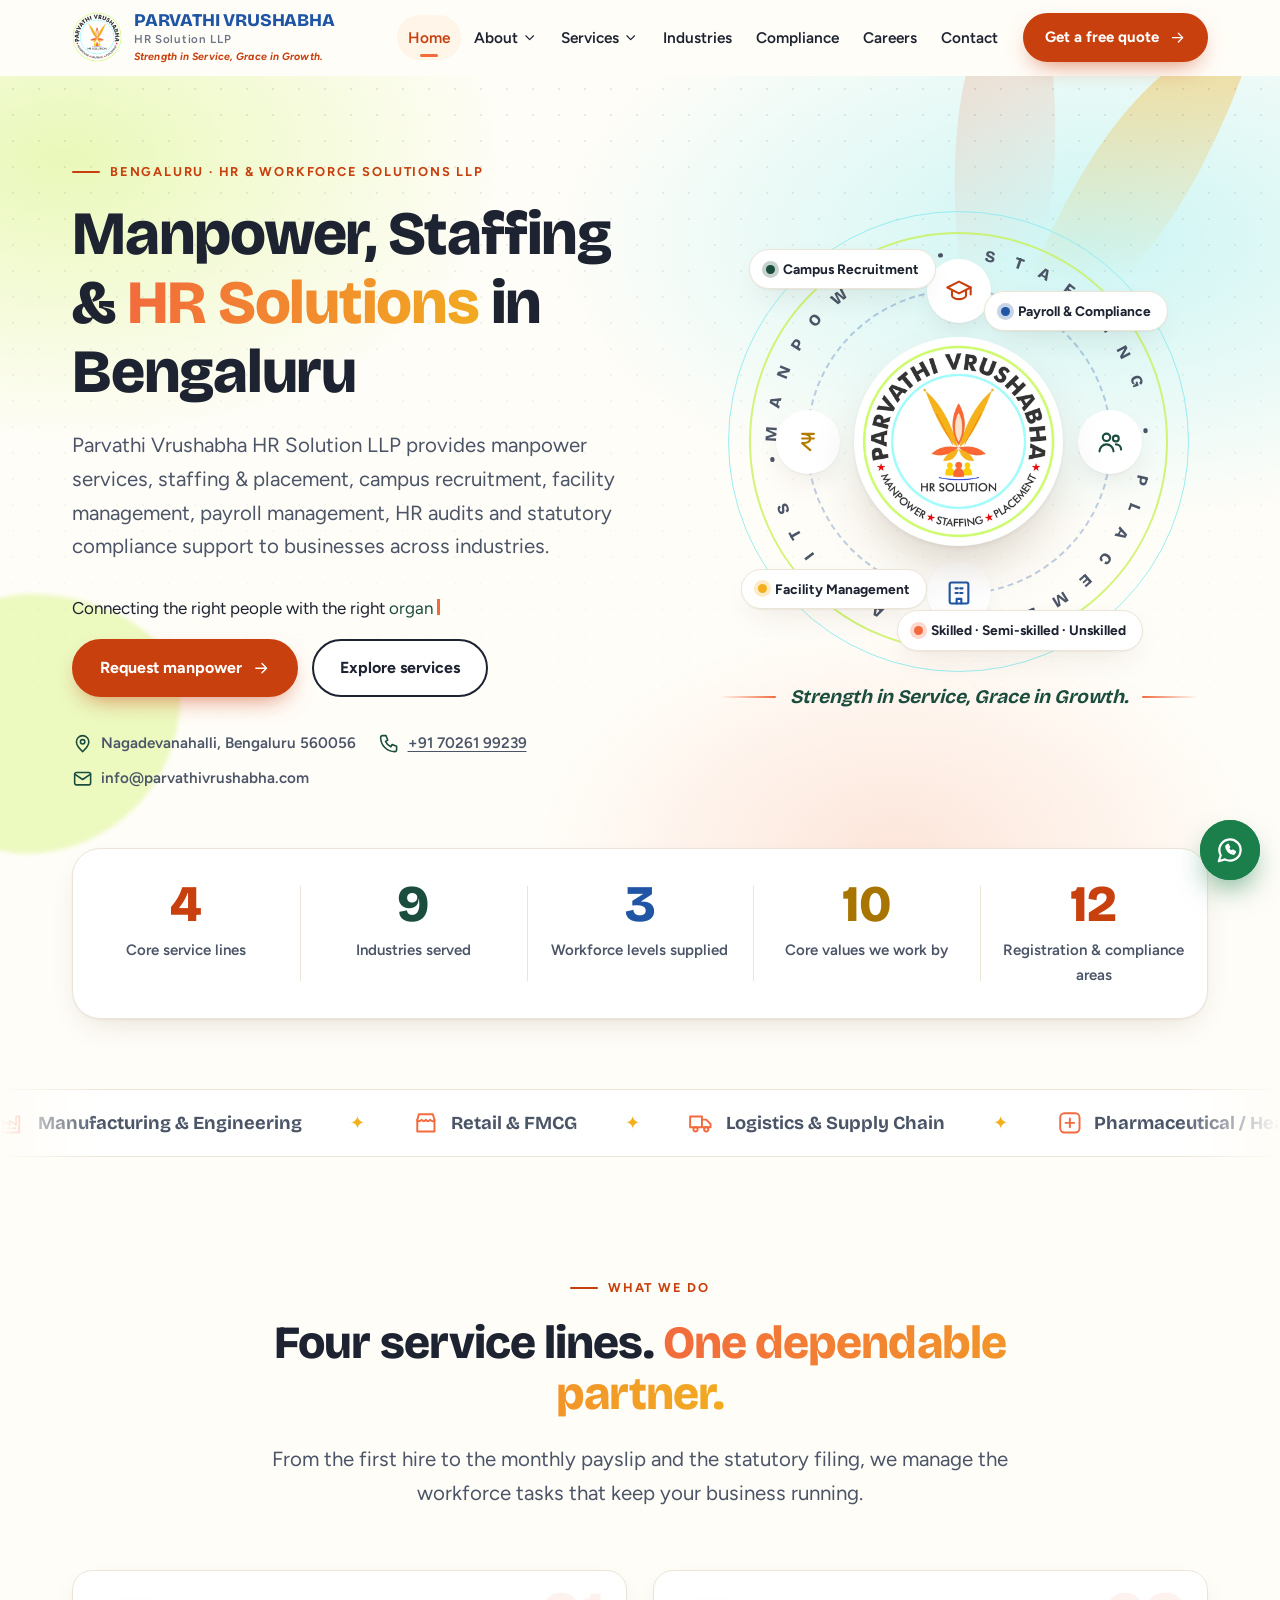
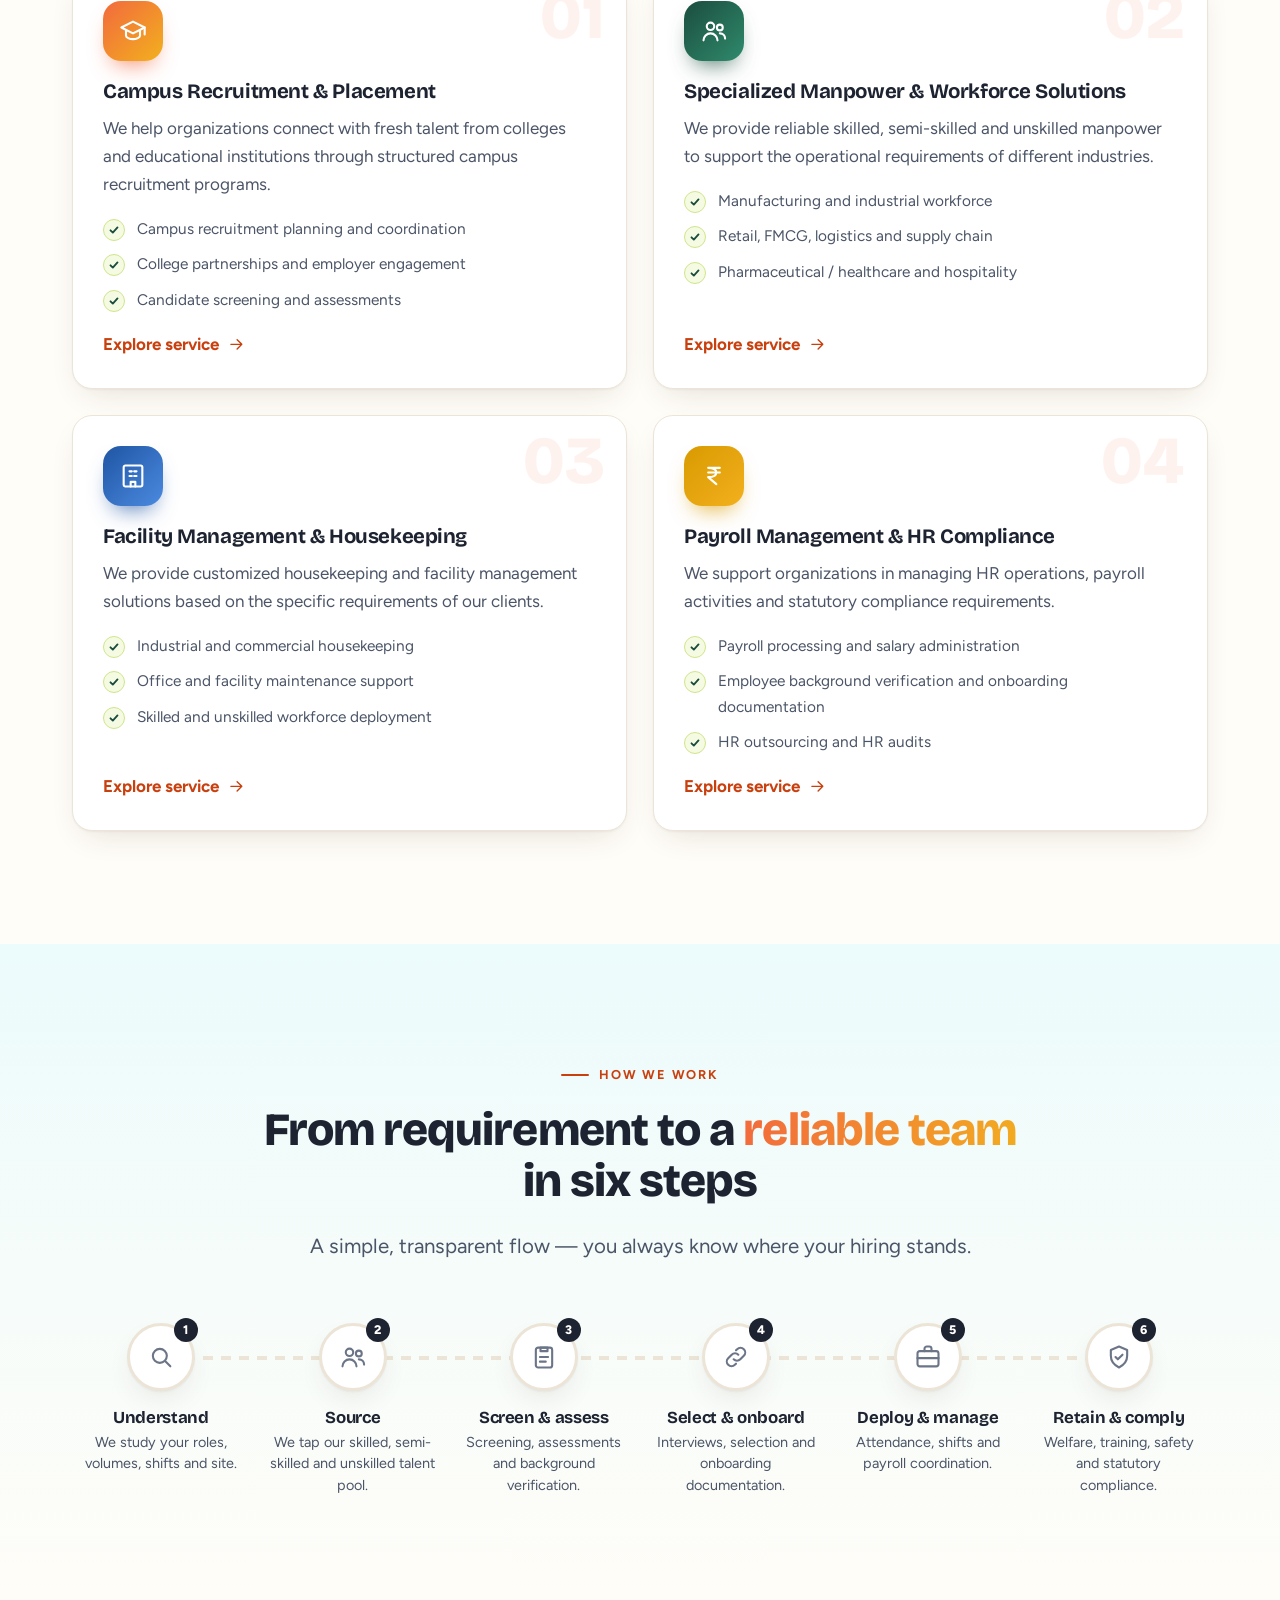
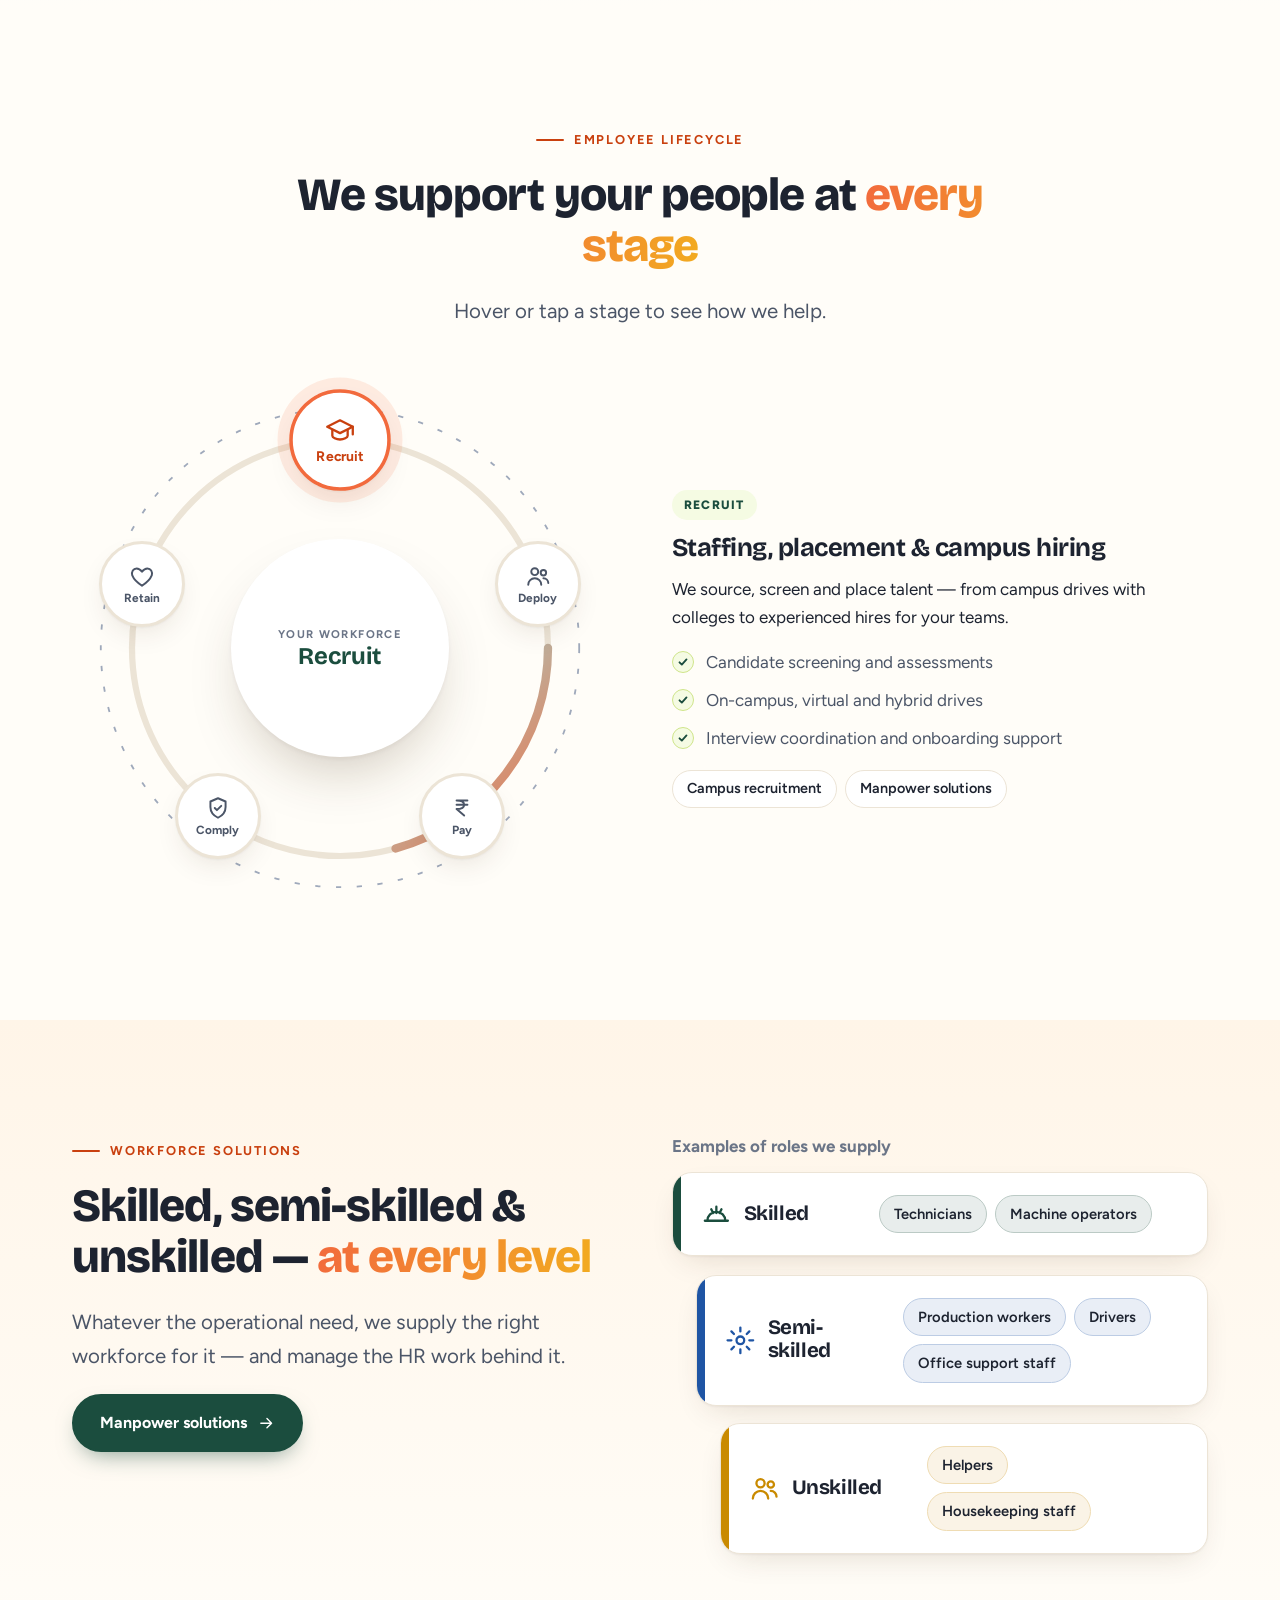
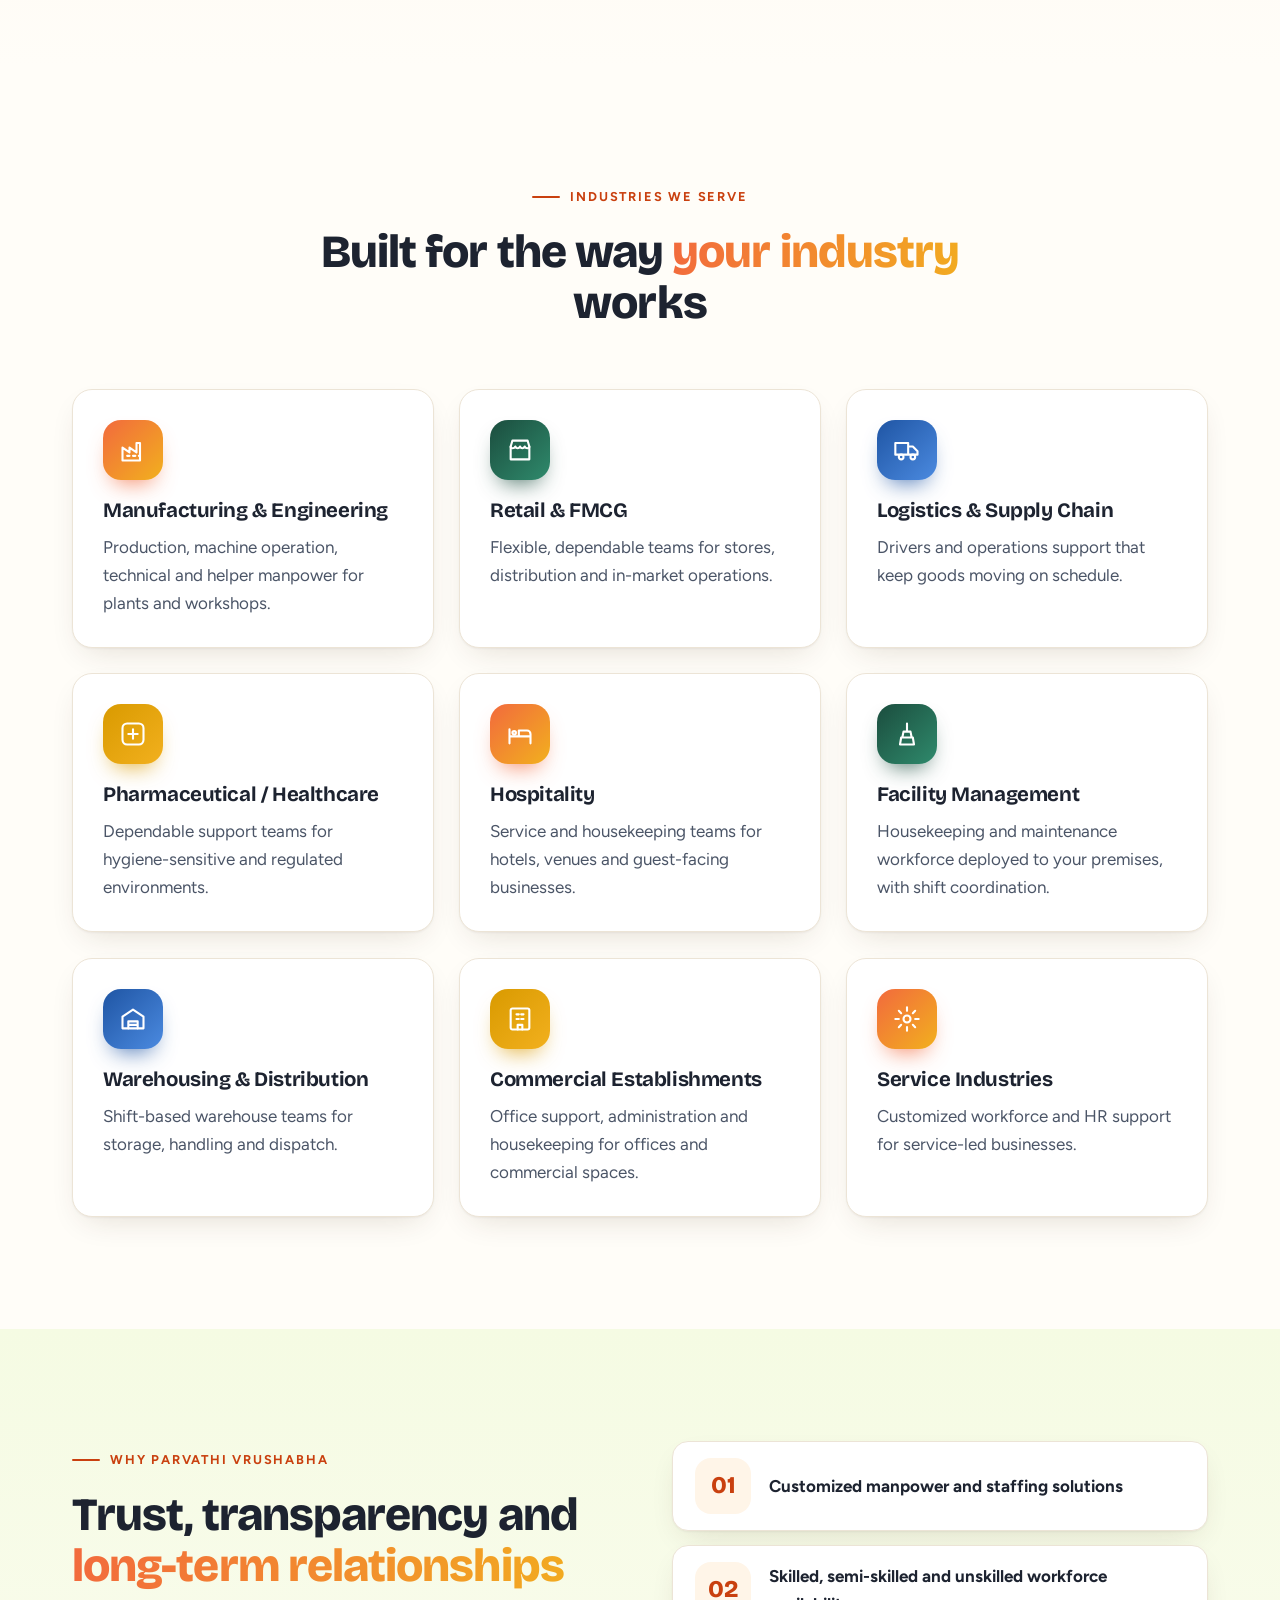
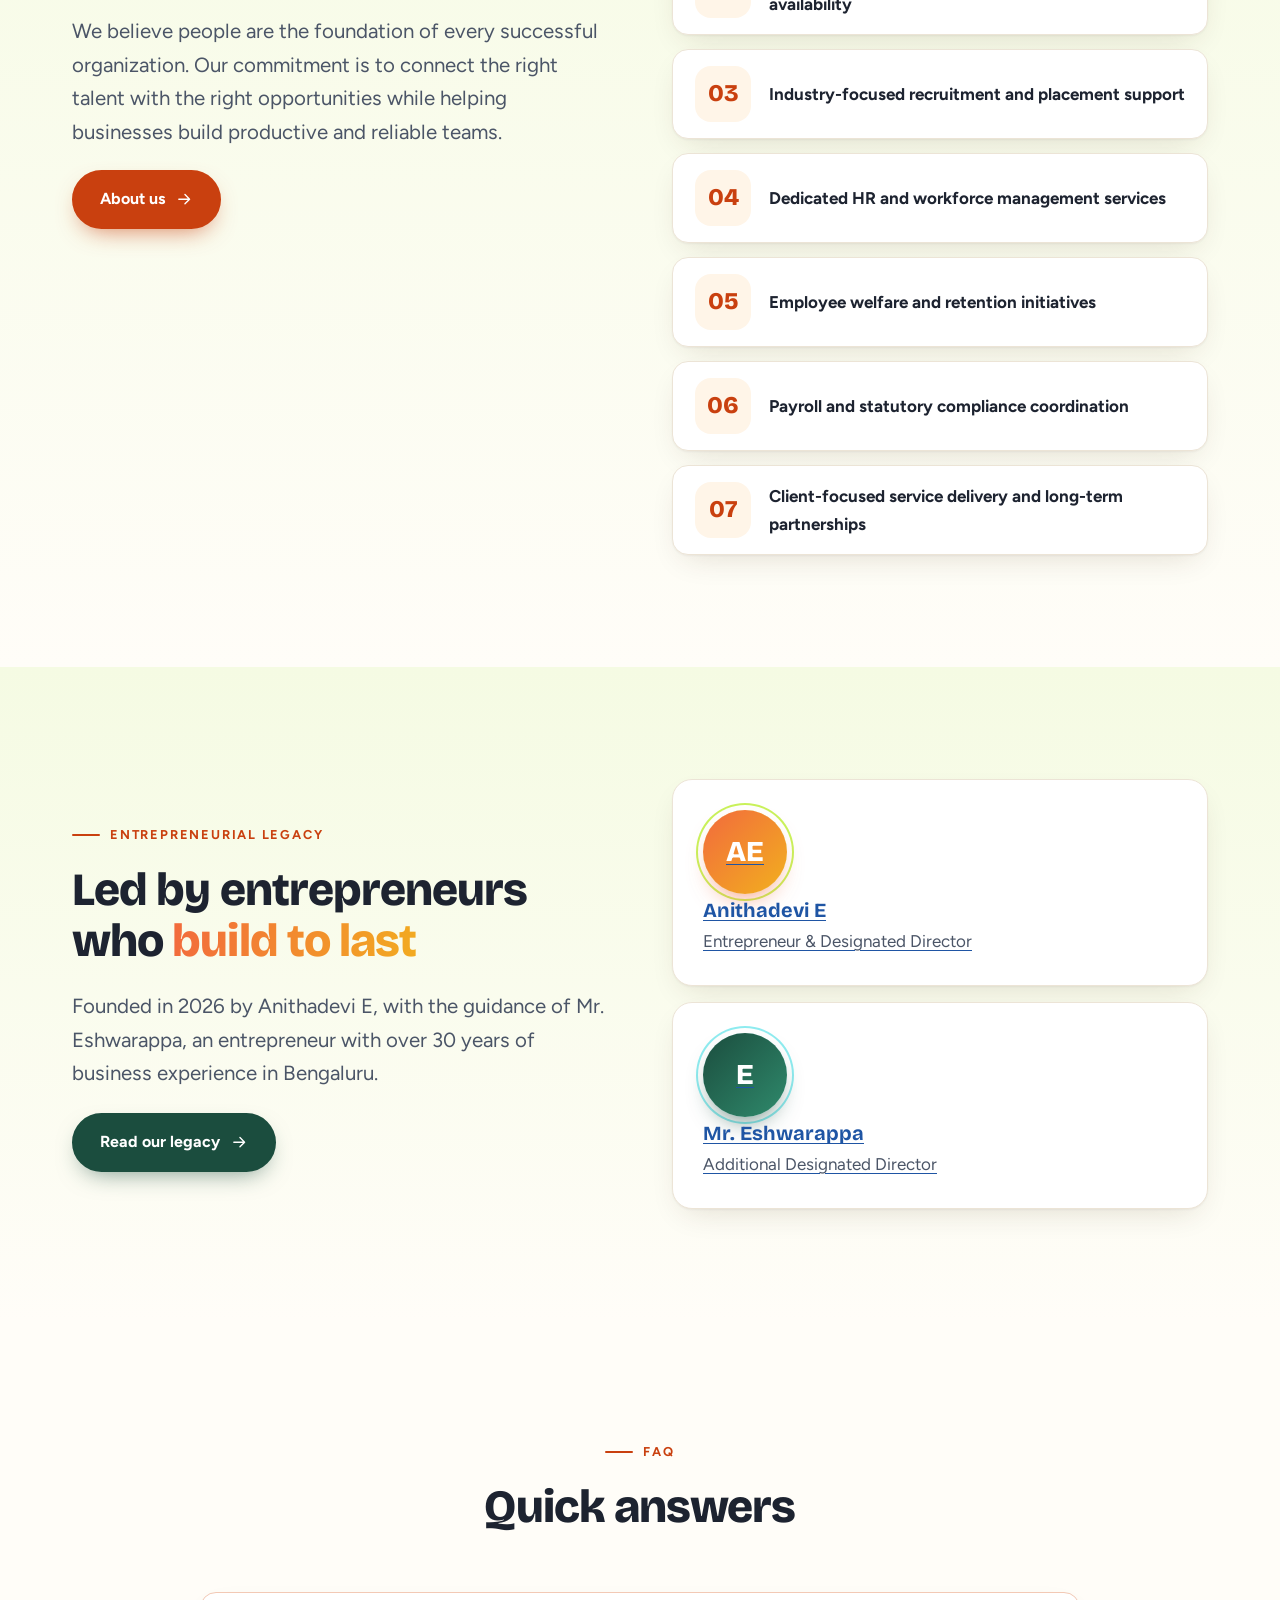
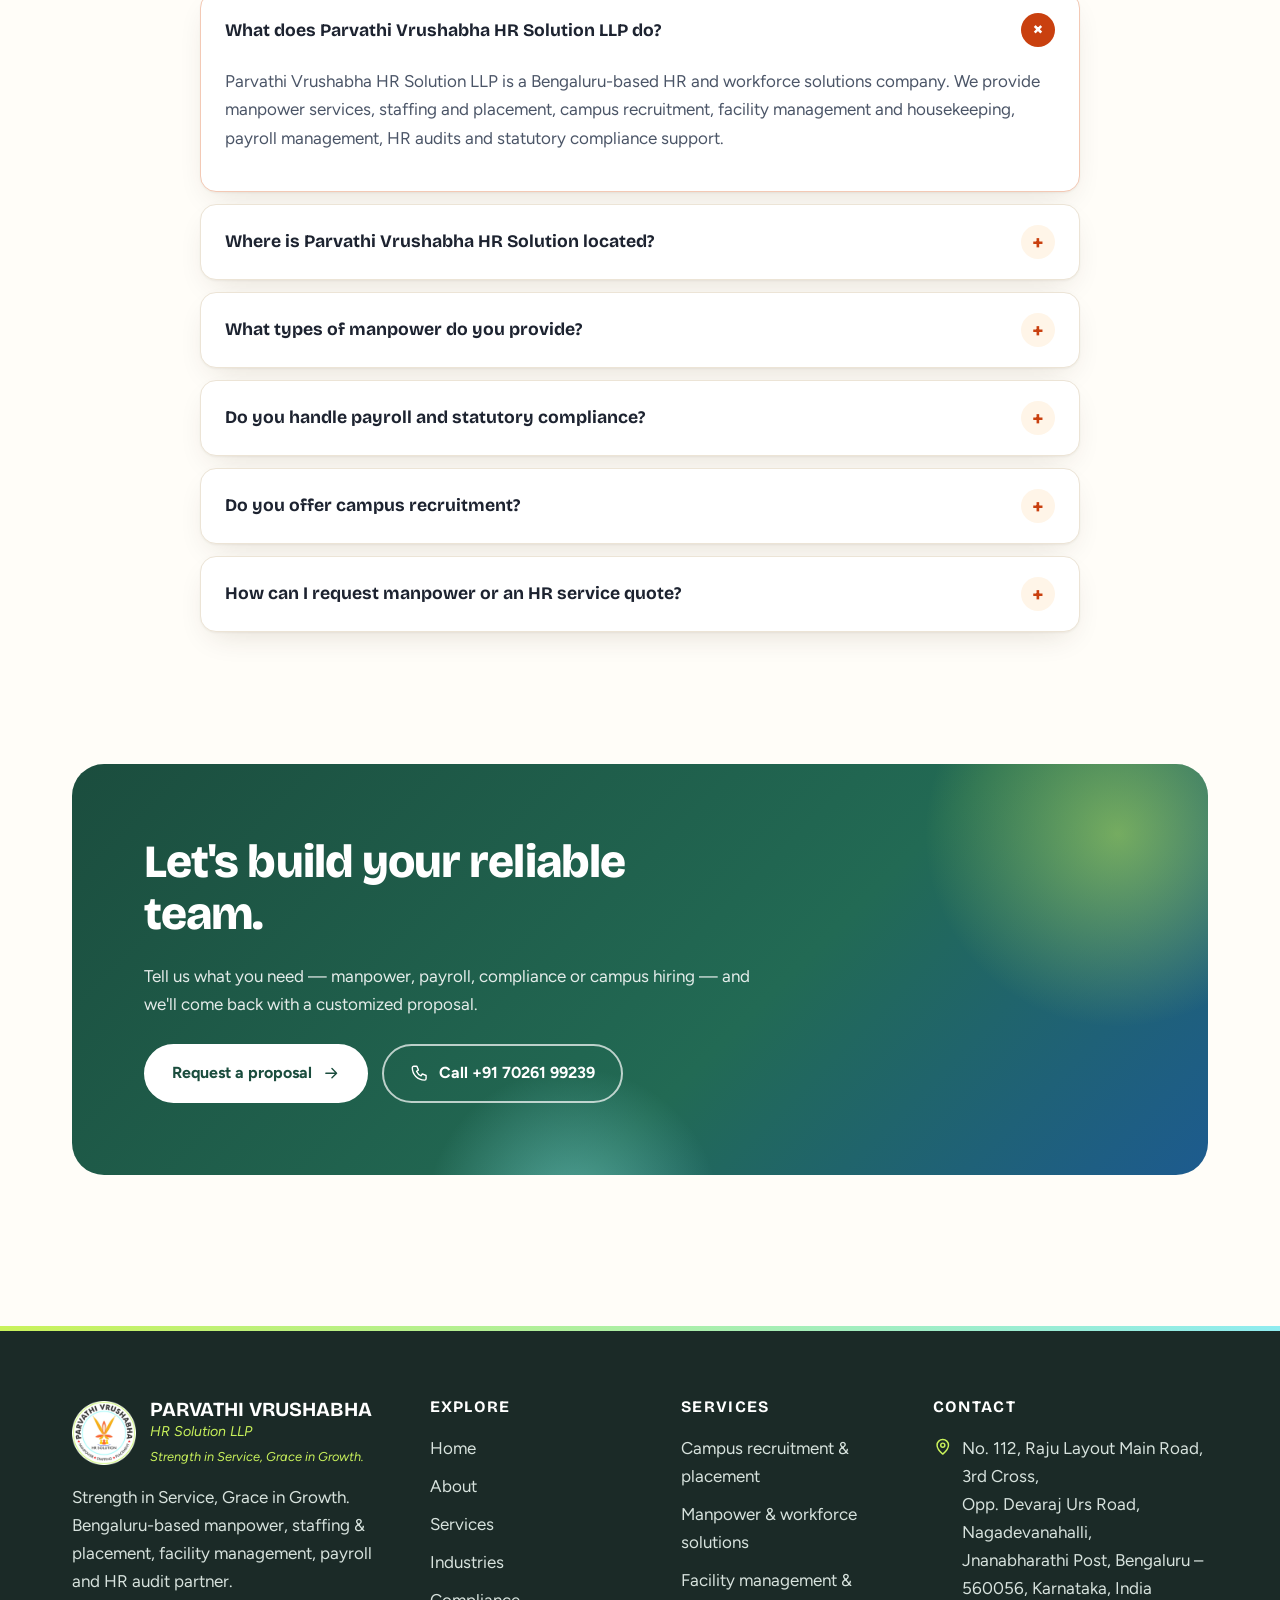
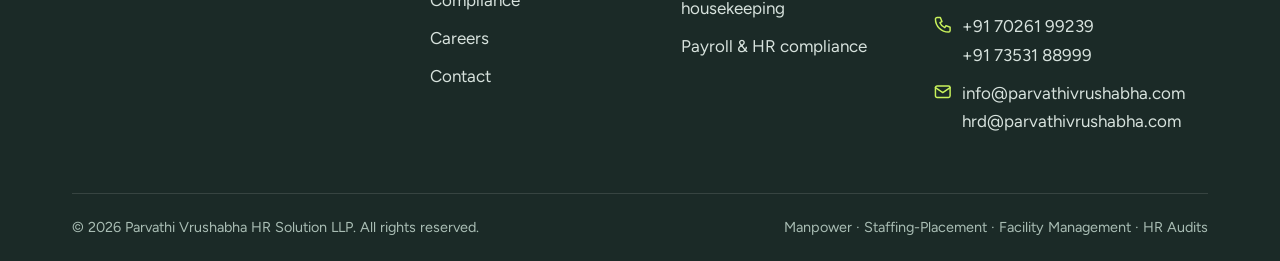
==== commit 9540ab8c: "Add Entrepreneurial Legacy page, slogan under logo, cPanel .htaccess Co-Authored-By: Claude Sonnet 5" ====
--- a/index.html
+++ b/index.html
@@ -18,17 +18,17 @@
 <link rel="alternate" type="text/markdown" href="/llms.txt" title="LLM-readable site summary">
 <link rel="preconnect" href="https://fonts.googleapis.com"><link rel="preconnect" href="https://fonts.gstatic.com" crossorigin>
 <link rel="stylesheet" href="https://fonts.googleapis.com/css2?family=Bricolage+Grotesque:opsz,wght@12..96,500..800&family=Figtree:wght@400;500;600;700;800&display=swap">
-<link rel="stylesheet" href="/assets/css/styles.css?v=2026-11-24">
+<link rel="stylesheet" href="/assets/css/styles.css?v=2026-11-25">
 <script>document.documentElement.classList.add('js')</script>
-<script type="application/ld+json">{"@context": "https://schema.org", "@graph": [{"@type": ["Organization", "EmploymentAgency"], "@id": "https://www.parvathivrushabha.com/#org", "name": "Parvathi Vrushabha HR Solution LLP", "legalName": "Parvathi Vrushabha HR Solution LLP", "alternateName": "Parvathi Vrushabha HR Solution", "url": "https://www.parvathivrushabha.com/", "logo": "https://www.parvathivrushabha.com/assets/img/icon-512.png", "image": "https://www.parvathivrushabha.com/assets/img/og-image.jpg", "slogan": "Strength in Service, Grace in Growth.", "description": "Bengaluru-based HR and workforce solutions company offering manpower services, staffing and placement, campus recruitment, facility management and housekeeping, payroll management, HR audits and statutory compliance support.", "email": "info@parvathivrushabha.com", "telephone": ["+917026199239", "+917353188999"], "address": {"@type": "PostalAddress", "streetAddress": "No. 112, Raju Layout Main Road, 3rd Cross, Opp. Devaraj Urs Road, Nagadevanahalli, Jnanabharathi Post", "addressLocality": "Bengaluru", "addressRegion": "Karnataka", "postalCode": "560056", "addressCountry": "IN"}, "areaServed": [{"@type": "City", "name": "Bengaluru"}, {"@type": "State", "name": "Karnataka"}, {"@type": "Country", "name": "India"}], "contactPoint": [{"@type": "ContactPoint", "contactType": "customer service", "telephone": "+917026199239", "email": "info@parvathivrushabha.com", "availableLanguage": ["en", "kn", "hi"]}, {"@type": "ContactPoint", "contactType": "human resources", "telephone": "+917353188999", "email": "hrd@parvathivrushabha.com"}], "knowsAbout": ["Manpower services", "Staffing and placement", "Campus recruitment", "Facility management", "Housekeeping services", "Payroll management", "HR audits", "EPF ESI statutory compliance", "Contract labour compliance", "HR outsourcing"], "hasOfferCatalog": {"@type": "OfferCatalog", "name": "HR & workforce services", "itemListElement": [{"@type": "Offer", "itemOffered": {"@type": "Service", "name": "Campus Recruitment & Placement", "url": "https://www.parvathivrushabha.com/services/campus-recruitment-placement/"}}, {"@type": "Offer", "itemOffered": {"@type": "Service", "name": "Specialized Manpower & Workforce Solutions", "url": "https://www.parvathivrushabha.com/services/manpower-workforce-solutions/"}}, {"@type": "Offer", "itemOffered": {"@type": "Service", "name": "Facility Management & Housekeeping", "url": "https://www.parvathivrushabha.com/services/facility-management-housekeeping/"}}, {"@type": "Offer", "itemOffered": {"@type": "Service", "name": "Payroll Management & HR Compliance", "url": "https://www.parvathivrushabha.com/services/payroll-hr-compliance/"}}]}}, {"@type": "WebSite", "@id": "https://www.parvathivrushabha.com/#website", "url": "https://www.parvathivrushabha.com/", "name": "Parvathi Vrushabha HR Solution LLP", "publisher": {"@id": "https://www.parvathivrushabha.com/#org"}, "inLanguage": "en-IN"}, {"@type": "WebPage", "@id": "https://www.parvathivrushabha.com/#webpage", "url": "https://www.parvathivrushabha.com/", "name": "Manpower, Staffing & HR Solutions in Bengaluru | Parvathi Vrushabha", "description": "Bengaluru HR & workforce solutions LLP: manpower supply, staffing & placement, campus recruitment, housekeeping & facility management, payroll, HR audits and EPF/ESI compliance.", "isPartOf": {"@id": "https://www.parvathivrushabha.com/#website"}, "about": {"@id": "https://www.parvathivrushabha.com/#org"}, "inLanguage": "en-IN", "primaryImageOfPage": "https://www.parvathivrushabha.com/assets/img/og-image.jpg", "dateModified": "2026-11-24"}, {"@type": "FAQPage", "mainEntity": [{"@type": "Question", "name": "What does Parvathi Vrushabha HR Solution LLP do?", "acceptedAnswer": {"@type": "Answer", "text": "Parvathi Vrushabha HR Solution LLP is a Bengaluru-based HR and workforce solutions company. We provide manpower services, staffing and placement, campus recruitment, facility management and housekeeping, payroll management, HR audits and statutory compliance support."}}, {"@type": "Question", "name": "Where is Parvathi Vrushabha HR Solution located?", "acceptedAnswer": {"@type": "Answer", "text": "Our office is at No. 112, Raju Layout Main Road, 3rd Cross, Opp. Devaraj Urs Road, Nagadevanahalli, Jnanabharathi Post, Bengaluru – 560056, Karnataka, India. You can reach us on +91 70261 99239 or +91 73531 88999, or email info@parvathivrushabha.com."}}, {"@type": "Question", "name": "What types of manpower do you provide?", "acceptedAnswer": {"@type": "Answer", "text": "We provide skilled, semi-skilled and unskilled manpower, including machine operators, technicians, production workers, helpers, drivers, housekeeping staff and office support staff, for industries such as manufacturing, retail, FMCG, logistics, pharmaceutical and healthcare, and hospitality."}}, {"@type": "Question", "name": "Do you handle payroll and statutory compliance?", "acceptedAnswer": {"@type": "Answer", "text": "Yes. We support payroll processing and salary administration, EPF, ESI, Professional Tax and Labour Welfare Fund compliance, contract labour and factory compliance coordination, and gratuity, bonus and benefits administration. We also conduct HR audits and offer HR outsourcing."}}, {"@type": "Question", "name": "Do you offer campus recruitment?", "acceptedAnswer": {"@type": "Answer", "text": "Yes. We plan and coordinate campus recruitment programs, build college partnerships, screen and assess candidates, and run on-campus, virtual and hybrid drives, along with interview coordination and onboarding support."}}, {"@type": "Question", "name": "How can I request manpower or an HR service quote?", "acceptedAnswer": {"@type": "Answer", "text": "Call or WhatsApp +91 70261 99239 or +91 73531 88999, email info@parvathivrushabha.com or hrd@parvathivrushabha.com, or use the enquiry form on our contact page. Tell us your industry, the roles you need and your location, and we will respond with a customized proposal."}}]}]}</script>
+<script type="application/ld+json">{"@context": "https://schema.org", "@graph": [{"@type": ["Organization", "EmploymentAgency"], "@id": "https://www.parvathivrushabha.com/#org", "name": "Parvathi Vrushabha HR Solution LLP", "legalName": "Parvathi Vrushabha HR Solution LLP", "alternateName": "Parvathi Vrushabha HR Solution", "url": "https://www.parvathivrushabha.com/", "logo": "https://www.parvathivrushabha.com/assets/img/icon-512.png", "image": "https://www.parvathivrushabha.com/assets/img/og-image.jpg", "slogan": "Strength in Service, Grace in Growth.", "foundingDate": "2026", "founder": {"@id": "https://www.parvathivrushabha.com/about/entrepreneurial-legacy/#anithadevi"}, "description": "Bengaluru-based HR and workforce solutions company offering manpower services, staffing and placement, campus recruitment, facility management and housekeeping, payroll management, HR audits and statutory compliance support.", "email": "info@parvathivrushabha.com", "telephone": ["+917026199239", "+917353188999"], "address": {"@type": "PostalAddress", "streetAddress": "No. 112, Raju Layout Main Road, 3rd Cross, Opp. Devaraj Urs Road, Nagadevanahalli, Jnanabharathi Post", "addressLocality": "Bengaluru", "addressRegion": "Karnataka", "postalCode": "560056", "addressCountry": "IN"}, "areaServed": [{"@type": "City", "name": "Bengaluru"}, {"@type": "State", "name": "Karnataka"}, {"@type": "Country", "name": "India"}], "contactPoint": [{"@type": "ContactPoint", "contactType": "customer service", "telephone": "+917026199239", "email": "info@parvathivrushabha.com", "availableLanguage": ["en", "kn", "hi"]}, {"@type": "ContactPoint", "contactType": "human resources", "telephone": "+917353188999", "email": "hrd@parvathivrushabha.com"}], "knowsAbout": ["Manpower services", "Staffing and placement", "Campus recruitment", "Facility management", "Housekeeping services", "Payroll management", "HR audits", "EPF ESI statutory compliance", "Contract labour compliance", "HR outsourcing"], "hasOfferCatalog": {"@type": "OfferCatalog", "name": "HR & workforce services", "itemListElement": [{"@type": "Offer", "itemOffered": {"@type": "Service", "name": "Campus Recruitment & Placement", "url": "https://www.parvathivrushabha.com/services/campus-recruitment-placement/"}}, {"@type": "Offer", "itemOffered": {"@type": "Service", "name": "Specialized Manpower & Workforce Solutions", "url": "https://www.parvathivrushabha.com/services/manpower-workforce-solutions/"}}, {"@type": "Offer", "itemOffered": {"@type": "Service", "name": "Facility Management & Housekeeping", "url": "https://www.parvathivrushabha.com/services/facility-management-housekeeping/"}}, {"@type": "Offer", "itemOffered": {"@type": "Service", "name": "Payroll Management & HR Compliance", "url": "https://www.parvathivrushabha.com/services/payroll-hr-compliance/"}}]}}, {"@type": "WebSite", "@id": "https://www.parvathivrushabha.com/#website", "url": "https://www.parvathivrushabha.com/", "name": "Parvathi Vrushabha HR Solution LLP", "publisher": {"@id": "https://www.parvathivrushabha.com/#org"}, "inLanguage": "en-IN"}, {"@type": "WebPage", "@id": "https://www.parvathivrushabha.com/#webpage", "url": "https://www.parvathivrushabha.com/", "name": "Manpower, Staffing & HR Solutions in Bengaluru | Parvathi Vrushabha", "description": "Bengaluru HR & workforce solutions LLP: manpower supply, staffing & placement, campus recruitment, housekeeping & facility management, payroll, HR audits and EPF/ESI compliance.", "isPartOf": {"@id": "https://www.parvathivrushabha.com/#website"}, "about": {"@id": "https://www.parvathivrushabha.com/#org"}, "inLanguage": "en-IN", "primaryImageOfPage": "https://www.parvathivrushabha.com/assets/img/og-image.jpg", "dateModified": "2026-11-25"}, {"@type": "FAQPage", "mainEntity": [{"@type": "Question", "name": "What does Parvathi Vrushabha HR Solution LLP do?", "acceptedAnswer": {"@type": "Answer", "text": "Parvathi Vrushabha HR Solution LLP is a Bengaluru-based HR and workforce solutions company. We provide manpower services, staffing and placement, campus recruitment, facility management and housekeeping, payroll management, HR audits and statutory compliance support."}}, {"@type": "Question", "name": "Where is Parvathi Vrushabha HR Solution located?", "acceptedAnswer": {"@type": "Answer", "text": "Our office is at No. 112, Raju Layout Main Road, 3rd Cross, Opp. Devaraj Urs Road, Nagadevanahalli, Jnanabharathi Post, Bengaluru – 560056, Karnataka, India. You can reach us on +91 70261 99239 or +91 73531 88999, or email info@parvathivrushabha.com."}}, {"@type": "Question", "name": "What types of manpower do you provide?", "acceptedAnswer": {"@type": "Answer", "text": "We provide skilled, semi-skilled and unskilled manpower, including machine operators, technicians, production workers, helpers, drivers, housekeeping staff and office support staff, for industries such as manufacturing, retail, FMCG, logistics, pharmaceutical and healthcare, and hospitality."}}, {"@type": "Question", "name": "Do you handle payroll and statutory compliance?", "acceptedAnswer": {"@type": "Answer", "text": "Yes. We support payroll processing and salary administration, EPF, ESI, Professional Tax and Labour Welfare Fund compliance, contract labour and factory compliance coordination, and gratuity, bonus and benefits administration. We also conduct HR audits and offer HR outsourcing."}}, {"@type": "Question", "name": "Do you offer campus recruitment?", "acceptedAnswer": {"@type": "Answer", "text": "Yes. We plan and coordinate campus recruitment programs, build college partnerships, screen and assess candidates, and run on-campus, virtual and hybrid drives, along with interview coordination and onboarding support."}}, {"@type": "Question", "name": "How can I request manpower or an HR service quote?", "acceptedAnswer": {"@type": "Answer", "text": "Call or WhatsApp +91 70261 99239 or +91 73531 88999, email info@parvathivrushabha.com or hrd@parvathivrushabha.com, or use the enquiry form on our contact page. Tell us your industry, the roles you need and your location, and we will respond with a customized proposal."}}]}]}</script>
 </head>
 <body>
 <a class="skip" href="#main">Skip to content</a>
 <div class="progress" aria-hidden="true"><i></i></div>
 <svg width="0" height="0" style="position:absolute" aria-hidden="true" focusable="false"><defs><symbol id="i-users" viewBox="0 0 24 24"><circle cx="9" cy="8" r="3.2"/><path d="M3 20c0-3.3 2.7-6 6-6s6 2.7 6 6"/><circle cx="17" cy="9" r="2.5"/><path d="M17 14c2.5 0 4.5 2 4.5 4.5"/></symbol><symbol id="i-briefcase" viewBox="0 0 24 24"><rect x="3" y="7" width="18" height="13" rx="2"/><path d="M9 7V5a2 2 0 0 1 2-2h2a2 2 0 0 1 2 2v2M3 13h18"/></symbol><symbol id="i-cap" viewBox="0 0 24 24"><path d="M2 9l10-5 10 5-10 5z"/><path d="M6 11.5V16c0 1.5 3 3 6 3s6-1.5 6-3v-4.5M22 9v6"/></symbol><symbol id="i-building" viewBox="0 0 24 24"><rect x="4" y="3" width="16" height="18" rx="1.5"/><path d="M9 8h2M13 8h2M9 12h2M13 12h2M10 21v-4h4v4"/></symbol><symbol id="i-rupee" viewBox="0 0 24 24"><path d="M7 5h10M7 9h10M7 5c5 0 7 1.5 7 4s-2 4-7 4l7 6"/></symbol><symbol id="i-shield" viewBox="0 0 24 24"><path d="M12 3l7 3v5c0 4.5-3 8-7 10-4-2-7-5.5-7-10V6z"/><path d="M9 12l2 2 4-4"/></symbol><symbol id="i-factory" viewBox="0 0 24 24"><path d="M3 21V10l6 4v-4l6 4V6h3v15z"/><path d="M7 17h2M12 17h2M17 17h1"/></symbol><symbol id="i-cart" viewBox="0 0 24 24"><circle cx="9" cy="20" r="1.5"/><circle cx="18" cy="20" r="1.5"/><path d="M2 3h3l2.5 11h11L21 7H6"/></symbol><symbol id="i-truck" viewBox="0 0 24 24"><path d="M2 6h11v10H2zM13 9h4l4 4v3h-8"/><circle cx="7" cy="18" r="2"/><circle cx="17" cy="18" r="2"/></symbol><symbol id="i-medical" viewBox="0 0 24 24"><rect x="3" y="3" width="18" height="18" rx="4"/><path d="M12 8v8M8 12h8"/></symbol><symbol id="i-hotel" viewBox="0 0 24 24"><path d="M3 20V8M3 14h18v6M21 14v-2a3 3 0 0 0-3-3h-7v5"/><circle cx="7" cy="11" r="1.5"/></symbol><symbol id="i-warehouse" viewBox="0 0 24 24"><path d="M3 10l9-6 9 6v10H3z"/><path d="M8 20v-6h8v6M8 17h8"/></symbol><symbol id="i-store" viewBox="0 0 24 24"><path d="M4 9l1.5-5h13L20 9M4 9v11h16V9"/><path d="M4 9c0 2 3 2 4 0 1 2 3 2 4 0 1 2 3 2 4 0 1 2 4 2 4 0"/></symbol><symbol id="i-gear" viewBox="0 0 24 24"><circle cx="12" cy="12" r="3"/><path d="M12 2v3M12 19v3M2 12h3M19 12h3M5 5l2 2M17 17l2 2M5 19l2-2M17 7l2-2"/></symbol><symbol id="i-phone" viewBox="0 0 24 24"><path d="M5 3h4l2 5-2.5 1.5a11 11 0 0 0 6 6L16 13l5 2v4a2 2 0 0 1-2 2A16 16 0 0 1 3 5a2 2 0 0 1 2-2z"/></symbol><symbol id="i-mail" viewBox="0 0 24 24"><rect x="3" y="5" width="18" height="14" rx="2"/><path d="M3 7l9 6 9-6"/></symbol><symbol id="i-pin" viewBox="0 0 24 24"><path d="M12 21s7-6 7-11a7 7 0 0 0-14 0c0 5 7 11 7 11z"/><circle cx="12" cy="10" r="2.5"/></symbol><symbol id="i-whatsapp" viewBox="0 0 24 24"><path d="M3 21l1.6-4.8A8.5 8.5 0 1 1 8 19.5z"/><path d="M9 9c0 3 3 6 6 6l1-1.5-2-1-1 .8c-1-.5-2-1.5-2.5-2.5l.8-1-1-2z"/></symbol><symbol id="i-arrow" viewBox="0 0 24 24"><path d="M5 12h14M13 6l6 6-6 6"/></symbol><symbol id="i-chevron" viewBox="0 0 24 24"><path d="M6 9l6 6 6-6"/></symbol><symbol id="i-search" viewBox="0 0 24 24"><circle cx="11" cy="11" r="6"/><path d="M20 20l-4.5-4.5"/></symbol><symbol id="i-clipboard" viewBox="0 0 24 24"><rect x="5" y="4" width="14" height="17" rx="2"/><path d="M9 4h6v3H9zM8.5 12h7M8.5 16h5"/></symbol><symbol id="i-link" viewBox="0 0 24 24"><path d="M10 14a4 4 0 0 0 5.7 0l3-3a4 4 0 0 0-5.7-5.7l-1 1M14 10a4 4 0 0 0-5.7 0l-3 3a4 4 0 0 0 5.7 5.7l1-1"/></symbol><symbol id="i-scale" viewBox="0 0 24 24"><path d="M12 4v16M6 20h12M5 7h14M5 7l-3 7a3.5 3 0 0 0 6 0zM19 7l-3 7a3.5 3 0 0 0 6 0z"/></symbol><symbol id="i-lock" viewBox="0 0 24 24"><rect x="5" y="11" width="14" height="10" rx="2"/><path d="M8 11V8a4 4 0 0 1 8 0v3"/></symbol><symbol id="i-heart" viewBox="0 0 24 24"><path d="M12 21s-7-4.5-9-9.5C2 8 4 5 7 5c2 0 3.5 1 5 3 1.5-2 3-3 5-3 3 0 5 3 4 6.5-2 5-9 9.5-9 9.5z"/></symbol><symbol id="i-leaf" viewBox="0 0 24 24"><path d="M5 19C5 10 10 5 20 4c0 10-5 15-14 15zM5 19l8-8"/></symbol><symbol id="i-globe" viewBox="0 0 24 24"><circle cx="12" cy="12" r="9"/><path d="M3 12h18M12 3c3 3 3 15 0 18M12 3c-3 3-3 15 0 18"/></symbol><symbol id="i-eye" viewBox="0 0 24 24"><path d="M2 12s4-7 10-7 10 7 10 7-4 7-10 7S2 12 2 12z"/><circle cx="12" cy="12" r="3"/></symbol><symbol id="i-target" viewBox="0 0 24 24"><circle cx="12" cy="12" r="9"/><circle cx="12" cy="12" r="5"/><circle cx="12" cy="12" r="1"/></symbol><symbol id="i-trend" viewBox="0 0 24 24"><path d="M3 17l6-6 4 4 8-8M15 7h6v6"/></symbol><symbol id="i-book" viewBox="0 0 24 24"><path d="M4 5a2 2 0 0 1 2-2h13v16H6a2 2 0 0 0-2 2zM4 19V5M9 8h6"/></symbol><symbol id="i-hardhat" viewBox="0 0 24 24"><path d="M3 17h18M5 17a7 7 0 0 1 14 0M12 6v5M8 8l1.5 3M16 8l-1.5 3"/></symbol><symbol id="i-clock" viewBox="0 0 24 24"><circle cx="12" cy="12" r="9"/><path d="M12 7v5l3 2"/></symbol><symbol id="i-bucket" viewBox="0 0 24 24"><path d="M12 3v7M9 10h6l1 5H8zM7 15l-1 6h12l-1-6"/></symbol><symbol id="i-file" viewBox="0 0 24 24"><path d="M6 3h8l4 4v14H6zM14 3v4h4M9 13h6M9 17h6"/></symbol><symbol id="i-chart" viewBox="0 0 24 24"><path d="M4 20V4M4 20h16M8 16v-5M12 16V8M16 16v-3"/></symbol><symbol id="i-calendar" viewBox="0 0 24 24"><rect x="3" y="5" width="18" height="16" rx="2"/><path d="M3 10h18M8 3v4M16 3v4"/></symbol><symbol id="i-idcard" viewBox="0 0 24 24"><rect x="3" y="5" width="18" height="14" rx="2"/><circle cx="9" cy="11" r="2"/><path d="M6 16c0-1.5 1.5-2.5 3-2.5s3 1 3 2.5M14 10h4M14 14h3"/></symbol><symbol id="i-userplus" viewBox="0 0 24 24"><circle cx="10" cy="8" r="3.5"/><path d="M3 20c0-3.5 3-6 7-6M18 8v6M15 11h6"/></symbol><symbol id="i-star" viewBox="0 0 24 24"><path d="M12 3l2.7 5.6 6.1.9-4.4 4.3 1 6.1L12 17l-5.4 2.9 1-6.1L3.2 9.5l6.1-.9z"/></symbol><symbol id="i-check" viewBox="0 0 24 24"><path d="M5 12.5l4.5 4.5L19 7.5"/></symbol></defs></svg>
 <header class="site-header"><div class="container nav-wrap">
-<a class="brand" href="/" aria-label="Parvathi Vrushabha HR Solution LLP — home"><img src="/assets/img/logo.webp" width="50" height="50" alt="Parvathi Vrushabha HR Solution LLP logo"><span><b>PARVATHI VRUSHABHA</b><small>HR Solution LLP</small></span></a>
-<nav class="nav" id="site-nav" aria-label="Main"><ul><li><a class="nl" href="/" aria-current="page">Home</a></li><li><a class="nl" href="/about/">About</a></li><li class="has-sub"><a class="nl" href="/services/">Services<svg class="ic " aria-hidden="true" focusable="false"><use href="#i-chevron"/></svg></a><div class="sub"><a href="/services/campus-recruitment-placement/"><svg class="ic " aria-hidden="true" focusable="false"><use href="#i-cap"/></svg>Campus recruitment &amp; placement</a><a href="/services/manpower-workforce-solutions/"><svg class="ic " aria-hidden="true" focusable="false"><use href="#i-users"/></svg>Manpower &amp; workforce solutions</a><a href="/services/facility-management-housekeeping/"><svg class="ic " aria-hidden="true" focusable="false"><use href="#i-building"/></svg>Facility management &amp; housekeeping</a><a href="/services/payroll-hr-compliance/"><svg class="ic " aria-hidden="true" focusable="false"><use href="#i-rupee"/></svg>Payroll &amp; HR compliance</a></div></li><li><a class="nl" href="/industries/">Industries</a></li><li><a class="nl" href="/compliance/">Compliance</a></li><li><a class="nl" href="/careers/">Careers</a></li><li><a class="nl" href="/contact/">Contact</a></li></ul><span class="nav-cta"><a class="btn sm" href="/contact/">Get a free quote <svg class="ic go" aria-hidden="true" focusable="false"><use href="#i-arrow"/></svg></a></span></nav>
+<a class="brand" href="/" aria-label="Parvathi Vrushabha HR Solution LLP — home"><img src="/assets/img/logo.webp" width="50" height="50" alt="Parvathi Vrushabha HR Solution LLP logo"><span><b>PARVATHI VRUSHABHA</b><small>HR Solution LLP</small><em class="slogan-mini">Strength in Service, Grace in Growth.</em></span></a>
+<nav class="nav" id="site-nav" aria-label="Main"><ul><li><a class="nl" href="/" aria-current="page">Home</a></li><li class="has-sub"><a class="nl" href="/about/">About<svg class="ic " aria-hidden="true" focusable="false"><use href="#i-chevron"/></svg></a><div class="sub"><a href="/about/"><svg class="ic " aria-hidden="true" focusable="false"><use href="#i-building"/></svg>Our story</a><a href="/about/entrepreneurial-legacy/"><svg class="ic " aria-hidden="true" focusable="false"><use href="#i-star"/></svg>Entrepreneurial legacy</a></div></li><li class="has-sub"><a class="nl" href="/services/">Services<svg class="ic " aria-hidden="true" focusable="false"><use href="#i-chevron"/></svg></a><div class="sub"><a href="/services/campus-recruitment-placement/"><svg class="ic " aria-hidden="true" focusable="false"><use href="#i-cap"/></svg>Campus recruitment &amp; placement</a><a href="/services/manpower-workforce-solutions/"><svg class="ic " aria-hidden="true" focusable="false"><use href="#i-users"/></svg>Manpower &amp; workforce solutions</a><a href="/services/facility-management-housekeeping/"><svg class="ic " aria-hidden="true" focusable="false"><use href="#i-building"/></svg>Facility management &amp; housekeeping</a><a href="/services/payroll-hr-compliance/"><svg class="ic " aria-hidden="true" focusable="false"><use href="#i-rupee"/></svg>Payroll &amp; HR compliance</a></div></li><li><a class="nl" href="/industries/">Industries</a></li><li><a class="nl" href="/compliance/">Compliance</a></li><li><a class="nl" href="/careers/">Careers</a></li><li><a class="nl" href="/contact/">Contact</a></li></ul><span class="nav-cta"><a class="btn sm" href="/contact/">Get a free quote <svg class="ic go" aria-hidden="true" focusable="false"><use href="#i-arrow"/></svg></a></span></nav>
 <button class="burger" aria-expanded="false" aria-controls="site-nav" aria-label="Open menu"><span></span></button>
 </div></header>
 <main id="main">
@@ -46,7 +46,7 @@
 <div class="ring r1"><span class="node n1"><svg class="ic " aria-hidden="true" focusable="false"><use href="#i-cap"/></svg></span><span class="node n2"><svg class="ic " aria-hidden="true" focusable="false"><use href="#i-users"/></svg></span><span class="node n3"><svg class="ic " aria-hidden="true" focusable="false"><use href="#i-building"/></svg></span><span class="node n4"><svg class="ic " aria-hidden="true" focusable="false"><use href="#i-rupee"/></svg></span></div>
 <div class="core"><img src="/assets/img/logo.webp" width="320" height="320" alt="Parvathi Vrushabha HR Solution LLP logo" fetchpriority="high"></div>
 <span class="chip-float cf1">Campus Recruitment</span><span class="chip-float cf2">Facility Management</span><span class="chip-float cf3">Payroll &amp; Compliance</span><span class="chip-float cf4">Skilled · Semi-skilled · Unskilled</span>
-</div></div></div></section><div class="container"><div class="stats" role="list" aria-label="Company at a glance">
+</div><p class="slogan-line"><span>Strength in Service, Grace in Growth.</span></p></div></div></section><div class="container"><div class="stats" role="list" aria-label="Company at a glance">
 <div class="stat" role="listitem"><b data-count="4">4</b><span>Core service lines</span></div><div class="stat" role="listitem"><b data-count="9">9</b><span>Industries served</span></div>
 <div class="stat" role="listitem"><b data-count="3">3</b><span>Workforce levels supplied</span></div><div class="stat" role="listitem"><b data-count="10">10</b><span>Core values we work by</span></div>
 <div class="stat" role="listitem"><b data-count="12">12</b><span>Registration &amp; compliance areas</span></div></div></div><div class="marquee" style="margin-top:70px" aria-label="Industries we serve"><div class="marquee-track"><span><svg class="ic " aria-hidden="true" focusable="false"><use href="#i-factory"/></svg>Manufacturing &amp; Engineering</span><span><svg class="ic " aria-hidden="true" focusable="false"><use href="#i-store"/></svg>Retail &amp; FMCG</span><span><svg class="ic " aria-hidden="true" focusable="false"><use href="#i-truck"/></svg>Logistics &amp; Supply Chain</span><span><svg class="ic " aria-hidden="true" focusable="false"><use href="#i-medical"/></svg>Pharmaceutical / Healthcare</span><span><svg class="ic " aria-hidden="true" focusable="false"><use href="#i-hotel"/></svg>Hospitality</span><span><svg class="ic " aria-hidden="true" focusable="false"><use href="#i-bucket"/></svg>Facility Management</span><span><svg class="ic " aria-hidden="true" focusable="false"><use href="#i-warehouse"/></svg>Warehousing &amp; Distribution</span><span><svg class="ic " aria-hidden="true" focusable="false"><use href="#i-building"/></svg>Commercial Establishments</span><span><svg class="ic " aria-hidden="true" focusable="false"><use href="#i-gear"/></svg>Service Industries</span><span><svg class="ic " aria-hidden="true" focusable="false"><use href="#i-factory"/></svg>Manufacturing &amp; Engineering</span><span><svg class="ic " aria-hidden="true" focusable="false"><use href="#i-store"/></svg>Retail &amp; FMCG</span><span><svg class="ic " aria-hidden="true" focusable="false"><use href="#i-truck"/></svg>Logistics &amp; Supply Chain</span><span><svg class="ic " aria-hidden="true" focusable="false"><use href="#i-medical"/></svg>Pharmaceutical / Healthcare</span><span><svg class="ic " aria-hidden="true" focusable="false"><use href="#i-hotel"/></svg>Hospitality</span><span><svg class="ic " aria-hidden="true" focusable="false"><use href="#i-bucket"/></svg>Facility Management</span><span><svg class="ic " aria-hidden="true" focusable="false"><use href="#i-warehouse"/></svg>Warehousing &amp; Distribution</span><span><svg class="ic " aria-hidden="true" focusable="false"><use href="#i-building"/></svg>Commercial Establishments</span><span><svg class="ic " aria-hidden="true" focusable="false"><use href="#i-gear"/></svg>Service Industries</span></div></div><section class="section" id="services"><div class="container"><div class="section-head center" data-reveal="" style="--i:0"><p class="eyebrow">What we do</p><h2>Four service lines. <span class="hl">One dependable partner.</span></h2>
@@ -71,13 +71,20 @@
 <div><p style="font-weight:700;color:var(--ink-3);margin-bottom:12px">Examples of roles we supply</p><div class="tiers"><div class="tier" style="--c:var(--green)" data-reveal="" style="--i:0"><h3><svg class="ic " aria-hidden="true" focusable="false"><use href="#i-hardhat"/></svg>Skilled</h3><div class="roles"><span>Technicians</span><span>Machine operators</span></div></div><div class="tier" style="--c:var(--blue)" data-reveal="" style="--i:1"><h3><svg class="ic " aria-hidden="true" focusable="false"><use href="#i-gear"/></svg>Semi-skilled</h3><div class="roles"><span>Production workers</span><span>Drivers</span><span>Office support staff</span></div></div><div class="tier" style="--c:#c98a00" data-reveal="" style="--i:2"><h3><svg class="ic " aria-hidden="true" focusable="false"><use href="#i-users"/></svg>Unskilled</h3><div class="roles"><span>Helpers</span><span>Housekeeping staff</span></div></div></div></div></div></div></section><section class="section" id="industries"><div class="container"><div class="section-head center" data-reveal="" style="--i:0"><p class="eyebrow">Industries we serve</p><h2>Built for the way <span class="hl">your industry</span> works</h2></div>
 <div class="grid g3"><a class="ind-link" href="/industries/#manufacturing" data-reveal="" style="--i:0"><article class="card ind" data-tilt><div class="icon-badge "><svg class="ic " aria-hidden="true" focusable="false"><use href="#i-factory"/></svg></div><h3>Manufacturing &amp; Engineering</h3><p style="margin:0">Production, machine operation, technical and helper manpower for plants and workshops.</p></article></a><a class="ind-link" href="/industries/#retail-fmcg" data-reveal="" style="--i:1"><article class="card ind" data-tilt><div class="icon-badge g"><svg class="ic " aria-hidden="true" focusable="false"><use href="#i-store"/></svg></div><h3>Retail &amp; FMCG</h3><p style="margin:0">Flexible, dependable teams for stores, distribution and in-market operations.</p></article></a><a class="ind-link" href="/industries/#logistics-supply-chain" data-reveal="" style="--i:2"><article class="card ind" data-tilt><div class="icon-badge b"><svg class="ic " aria-hidden="true" focusable="false"><use href="#i-truck"/></svg></div><h3>Logistics &amp; Supply Chain</h3><p style="margin:0">Drivers and operations support that keep goods moving on schedule.</p></article></a><a class="ind-link" href="/industries/#pharma-healthcare" data-reveal="" style="--i:0"><article class="card ind" data-tilt><div class="icon-badge y"><svg class="ic " aria-hidden="true" focusable="false"><use href="#i-medical"/></svg></div><h3>Pharmaceutical / Healthcare</h3><p style="margin:0">Dependable support teams for hygiene-sensitive and regulated environments.</p></article></a><a class="ind-link" href="/industries/#hospitality" data-reveal="" style="--i:1"><article class="card ind" data-tilt><div class="icon-badge "><svg class="ic " aria-hidden="true" focusable="false"><use href="#i-hotel"/></svg></div><h3>Hospitality</h3><p style="margin:0">Service and housekeeping teams for hotels, venues and guest-facing businesses.</p></article></a><a class="ind-link" href="/industries/#facility-management" data-reveal="" style="--i:2"><article class="card ind" data-tilt><div class="icon-badge g"><svg class="ic " aria-hidden="true" focusable="false"><use href="#i-bucket"/></svg></div><h3>Facility Management</h3><p style="margin:0">Housekeeping and maintenance workforce deployed to your premises, with shift coordination.</p></article></a><a class="ind-link" href="/industries/#warehousing-distribution" data-reveal="" style="--i:0"><article class="card ind" data-tilt><div class="icon-badge b"><svg class="ic " aria-hidden="true" focusable="false"><use href="#i-warehouse"/></svg></div><h3>Warehousing &amp; Distribution</h3><p style="margin:0">Shift-based warehouse teams for storage, handling and dispatch.</p></article></a><a class="ind-link" href="/industries/#commercial-establishments" data-reveal="" style="--i:1"><article class="card ind" data-tilt><div class="icon-badge y"><svg class="ic " aria-hidden="true" focusable="false"><use href="#i-building"/></svg></div><h3>Commercial Establishments</h3><p style="margin:0">Office support, administration and housekeeping for offices and commercial spaces.</p></article></a><a class="ind-link" href="/industries/#service-industries" data-reveal="" style="--i:2"><article class="card ind" data-tilt><div class="icon-badge "><svg class="ic " aria-hidden="true" focusable="false"><use href="#i-gear"/></svg></div><h3>Service Industries</h3><p style="margin:0">Customized workforce and HR support for service-led businesses.</p></article></a></div></div></section><section class="section tint-lime" id="why"><div class="container"><div class="split top"><div data-reveal="left" style="--i:0"><p class="eyebrow">Why Parvathi Vrushabha</p><h2>Trust, transparency and <span class="hl">long-term relationships</span></h2>
 <p class="lead">We believe people are the foundation of every successful organization. Our commitment is to connect the right talent with the right opportunities while helping businesses build productive and reliable teams.</p>
-<div class="btn-row" style="margin-top:20px"><a class="btn" href="/about/">About us <svg class="ic go" aria-hidden="true" focusable="false"><use href="#i-arrow"/></svg></a></div></div><ul class="strengths" style="list-style:none;padding:0;margin:0"><li class="strength" data-reveal="" style="--i:0"><b>Customized manpower and staffing solutions</b></li><li class="strength" data-reveal="" style="--i:1"><b>Skilled, semi-skilled and unskilled workforce availability</b></li><li class="strength" data-reveal="" style="--i:2"><b>Industry-focused recruitment and placement support</b></li><li class="strength" data-reveal="" style="--i:3"><b>Dedicated HR and workforce management services</b></li><li class="strength" data-reveal="" style="--i:0"><b>Employee welfare and retention initiatives</b></li><li class="strength" data-reveal="" style="--i:1"><b>Payroll and statutory compliance coordination</b></li><li class="strength" data-reveal="" style="--i:2"><b>Client-focused service delivery and long-term partnerships</b></li></ul></div></div></section><section class="section" id="faq"><div class="container"><div class="section-head center" data-reveal="" style="--i:0"><p class="eyebrow">FAQ</p><h2>Quick answers</h2></div><div class="faq"><details open><summary>What does Parvathi Vrushabha HR Solution LLP do?</summary><div class="ans"><p>Parvathi Vrushabha HR Solution LLP is a Bengaluru-based HR and workforce solutions company. We provide manpower services, staffing and placement, campus recruitment, facility management and housekeeping, payroll management, HR audits and statutory compliance support.</p></div></details><details><summary>Where is Parvathi Vrushabha HR Solution located?</summary><div class="ans"><p>Our office is at No. 112, Raju Layout Main Road, 3rd Cross, Opp. Devaraj Urs Road, Nagadevanahalli, Jnanabharathi Post, Bengaluru – 560056, Karnataka, India. You can reach us on +91 70261 99239 or +91 73531 88999, or email info@parvathivrushabha.com.</p></div></details><details><summary>What types of manpower do you provide?</summary><div class="ans"><p>We provide skilled, semi-skilled and unskilled manpower, including machine operators, technicians, production workers, helpers, drivers, housekeeping staff and office support staff, for industries such as manufacturing, retail, FMCG, logistics, pharmaceutical and healthcare, and hospitality.</p></div></details><details><summary>Do you handle payroll and statutory compliance?</summary><div class="ans"><p>Yes. We support payroll processing and salary administration, EPF, ESI, Professional Tax and Labour Welfare Fund compliance, contract labour and factory compliance coordination, and gratuity, bonus and benefits administration. We also conduct HR audits and offer HR outsourcing.</p></div></details><details><summary>Do you offer campus recruitment?</summary><div class="ans"><p>Yes. We plan and coordinate campus recruitment programs, build college partnerships, screen and assess candidates, and run on-campus, virtual and hybrid drives, along with interview coordination and onboarding support.</p></div></details><details><summary>How can I request manpower or an HR service quote?</summary><div class="ans"><p>Call or WhatsApp +91 70261 99239 or +91 73531 88999, email info@parvathivrushabha.com or hrd@parvathivrushabha.com, or use the enquiry form on our contact page. Tell us your industry, the roles you need and your location, and we will respond with a customized proposal.</p></div></details></div></div></section><section class="section" style="padding-top:20px"><div class="container"><div class="cta" data-reveal="zoom" style="--i:0">
+<div class="btn-row" style="margin-top:20px"><a class="btn" href="/about/">About us <svg class="ic go" aria-hidden="true" focusable="false"><use href="#i-arrow"/></svg></a></div></div><ul class="strengths" style="list-style:none;padding:0;margin:0"><li class="strength" data-reveal="" style="--i:0"><b>Customized manpower and staffing solutions</b></li><li class="strength" data-reveal="" style="--i:1"><b>Skilled, semi-skilled and unskilled workforce availability</b></li><li class="strength" data-reveal="" style="--i:2"><b>Industry-focused recruitment and placement support</b></li><li class="strength" data-reveal="" style="--i:3"><b>Dedicated HR and workforce management services</b></li><li class="strength" data-reveal="" style="--i:0"><b>Employee welfare and retention initiatives</b></li><li class="strength" data-reveal="" style="--i:1"><b>Payroll and statutory compliance coordination</b></li><li class="strength" data-reveal="" style="--i:2"><b>Client-focused service delivery and long-term partnerships</b></li></ul></div></div></section><section class="section tint-lime" id="leadership"><div class="container"><div class="split"><div data-reveal="left" style="--i:0"><p class="eyebrow">Entrepreneurial legacy</p>
+<h2>Led by entrepreneurs who <span class="hl">build to last</span></h2>
+<p class="lead">Founded in 2026 by Anithadevi E, with the guidance of Mr. Eshwarappa, an entrepreneur with over 30 years of business experience in Bengaluru.</p>
+<div class="btn-row" style="margin-top:22px"><a class="btn green" href="/about/entrepreneurial-legacy/">Read our legacy <svg class="ic go" aria-hidden="true" focusable="false"><use href="#i-arrow"/></svg></a></div></div>
+<div class="grid" style="gap:16px">
+<a class="card lead-card" href="/about/entrepreneurial-legacy/#anithadevi" data-reveal="right" style="--i:1" style="display:flex;gap:20px;align-items:center;text-decoration:none;color:inherit"><span class="avatar">AE</span><span><b style="font-family:var(--head);font-size:1.25rem;display:block">Anithadevi E</b><span style="color:var(--ink-2)">Entrepreneur &amp; Designated Director</span></span></a>
+<a class="card lead-card" href="/about/entrepreneurial-legacy/#eshwarappa" data-reveal="right" style="--i:2" style="display:flex;gap:20px;align-items:center;text-decoration:none;color:inherit"><span class="avatar g">E</span><span><b style="font-family:var(--head);font-size:1.25rem;display:block">Mr. Eshwarappa</b><span style="color:var(--ink-2)">Additional Designated Director</span></span></a>
+</div></div></div></section><section class="section" id="faq"><div class="container"><div class="section-head center" data-reveal="" style="--i:0"><p class="eyebrow">FAQ</p><h2>Quick answers</h2></div><div class="faq"><details open><summary>What does Parvathi Vrushabha HR Solution LLP do?</summary><div class="ans"><p>Parvathi Vrushabha HR Solution LLP is a Bengaluru-based HR and workforce solutions company. We provide manpower services, staffing and placement, campus recruitment, facility management and housekeeping, payroll management, HR audits and statutory compliance support.</p></div></details><details><summary>Where is Parvathi Vrushabha HR Solution located?</summary><div class="ans"><p>Our office is at No. 112, Raju Layout Main Road, 3rd Cross, Opp. Devaraj Urs Road, Nagadevanahalli, Jnanabharathi Post, Bengaluru – 560056, Karnataka, India. You can reach us on +91 70261 99239 or +91 73531 88999, or email info@parvathivrushabha.com.</p></div></details><details><summary>What types of manpower do you provide?</summary><div class="ans"><p>We provide skilled, semi-skilled and unskilled manpower, including machine operators, technicians, production workers, helpers, drivers, housekeeping staff and office support staff, for industries such as manufacturing, retail, FMCG, logistics, pharmaceutical and healthcare, and hospitality.</p></div></details><details><summary>Do you handle payroll and statutory compliance?</summary><div class="ans"><p>Yes. We support payroll processing and salary administration, EPF, ESI, Professional Tax and Labour Welfare Fund compliance, contract labour and factory compliance coordination, and gratuity, bonus and benefits administration. We also conduct HR audits and offer HR outsourcing.</p></div></details><details><summary>Do you offer campus recruitment?</summary><div class="ans"><p>Yes. We plan and coordinate campus recruitment programs, build college partnerships, screen and assess candidates, and run on-campus, virtual and hybrid drives, along with interview coordination and onboarding support.</p></div></details><details><summary>How can I request manpower or an HR service quote?</summary><div class="ans"><p>Call or WhatsApp +91 70261 99239 or +91 73531 88999, email info@parvathivrushabha.com or hrd@parvathivrushabha.com, or use the enquiry form on our contact page. Tell us your industry, the roles you need and your location, and we will respond with a customized proposal.</p></div></details></div></div></section><section class="section" style="padding-top:20px"><div class="container"><div class="cta" data-reveal="zoom" style="--i:0">
 <h2>Let's build your reliable team.</h2><p>Tell us what you need — manpower, payroll, compliance or campus hiring — and we'll come back with a customized proposal.</p>
 <div class="btn-row" style="margin-top:26px"><a class="btn" data-magnetic href="/contact/">Request a proposal <svg class="ic go" aria-hidden="true" focusable="false"><use href="#i-arrow"/></svg></a><a class="btn ghost" href="tel:+917026199239"><svg class="ic " aria-hidden="true" focusable="false"><use href="#i-phone"/></svg> Call +91 70261 99239</a></div></div></div></section>
 </main>
 <footer class="site-footer"><div class="container">
 <div class="foot-grid">
-<div><div class="foot-brand"><img src="/assets/img/logo.webp" width="64" height="64" alt="" loading="lazy"><div><b>PARVATHI VRUSHABHA</b><small>HR Solution LLP</small></div></div>
+<div><div class="foot-brand"><img src="/assets/img/logo.webp" width="64" height="64" alt="" loading="lazy"><div><b>PARVATHI VRUSHABHA</b><small>HR Solution LLP</small><small class="slg">Strength in Service, Grace in Growth.</small></div></div>
 <p>Strength in Service, Grace in Growth. Bengaluru-based manpower, staffing &amp; placement, facility management, payroll and HR audit partner.</p></div>
 <div><h4>Explore</h4><ul><li><a href="/">Home</a></li><li><a href="/about/">About</a></li><li><a href="/services/">Services</a></li><li><a href="/industries/">Industries</a></li><li><a href="/compliance/">Compliance</a></li><li><a href="/careers/">Careers</a></li><li><a href="/contact/">Contact</a></li></ul></div>
 <div><h4>Services</h4><ul><li><a href="/services/campus-recruitment-placement/">Campus recruitment &amp; placement</a></li><li><a href="/services/manpower-workforce-solutions/">Manpower &amp; workforce solutions</a></li><li><a href="/services/facility-management-housekeeping/">Facility management &amp; housekeeping</a></li><li><a href="/services/payroll-hr-compliance/">Payroll &amp; HR compliance</a></li></ul></div>
@@ -90,5 +97,5 @@
 </div></footer>
 <a class="wa-float" href="https://wa.me/917026199239?text=Hello,%20I%20would%20like%20to%20know%20more%20about%20your%20HR%20and%20manpower%20services." target="_blank" rel="noopener" aria-label="Chat on WhatsApp"><svg class="ic " aria-hidden="true" focusable="false"><use href="#i-whatsapp"/></svg></a>
 <button class="to-top" aria-label="Back to top"><svg class="ic " aria-hidden="true" focusable="false"><use href="#i-arrow"/></svg></button>
-<script src="/assets/js/main.js?v=2026-11-24" defer></script>
+<script src="/assets/js/main.js?v=2026-11-25" defer></script>
 </body></html>
--- a/assets/css/styles.css
+++ b/assets/css/styles.css
@@ -477,8 +477,7 @@
   .wnode { width: 70px; height: 70px; margin: -35px 0 0 -35px; font-size: .64rem; } .wnode .ic { width: 22px; height: 22px; }
   .orbit .node { width: 50px; height: 50px; margin: -25px 0 0 -25px; } .orbit .node .ic { width: 22px; height: 22px; }
   .chip-float { font-size: .74rem; padding: 6px 12px; }
-  .brand small { display: none; }
-  .cta { border-radius: 24px; }
+    .cta { border-radius: 24px; }
   .vcard { height: 170px; }
 }
 @media (prefers-reduced-motion: reduce) {
@@ -486,3 +485,34 @@
   .js [data-reveal] { opacity: 1; transform: none; }
   .marquee-track { animation: none; }
 }
+
+/* ---------- slogan under logo ---------- */
+.brand em.slogan-mini { display: block; font-style: italic; font-size: .66rem; font-weight: 700; color: var(--orange-d); line-height: 1.25; margin-top: 1px; letter-spacing: .01em; }
+.slogan-line { display: flex; align-items: center; justify-content: center; gap: 14px; margin: 30px 0 0; font-family: var(--head); font-style: italic; font-weight: 700; font-size: clamp(1rem, 1.6vw, 1.2rem); color: var(--green); text-align: center; }
+.slogan-line::before, .slogan-line::after { content: ""; flex: 1; max-width: 56px; height: 2px; border-radius: 2px; background: linear-gradient(90deg, transparent, var(--orange)); }
+.slogan-line::after { transform: scaleX(-1); }
+.foot-brand small { display: block; }
+.foot-brand small.slg { font-size: .8rem; margin-top: 2px; }
+
+/* ---------- leadership ---------- */
+.avatar { width: 84px; height: 84px; border-radius: 50%; display: grid; place-items: center; font-family: var(--head); font-weight: 800; font-size: 1.8rem; color: #fff; flex: none;
+  background: linear-gradient(135deg, var(--orange), var(--amber)); box-shadow: 0 12px 24px -10px rgba(242, 106, 61, .7), 0 0 0 5px #fff, 0 0 0 7px var(--lime); transition: transform .6s var(--ease); }
+.avatar.g { background: linear-gradient(135deg, var(--green), #2f8a6c); box-shadow: 0 12px 24px -10px rgba(27, 77, 62, .7), 0 0 0 5px #fff, 0 0 0 7px var(--aqua); }
+.lead-card:hover .avatar, .profile:hover .avatar { transform: rotate(-8deg) scale(1.06); }
+.profile { display: grid; grid-template-columns: auto 1fr; gap: clamp(20px, 3vw, 36px); align-items: start; }
+.profile .avatar { width: 116px; height: 116px; font-size: 2.5rem; }
+.profile p { color: var(--ink-2); }
+.role { display: inline-block; background: var(--bg-lime); color: var(--green); font-weight: 800; font-size: .76rem; letter-spacing: .08em; text-transform: uppercase; padding: 5px 14px; border-radius: 999px; margin-bottom: 12px; }
+.quals { display: flex; flex-wrap: wrap; gap: 8px; margin-bottom: 18px; }
+.quals span { background: var(--bg-warm); border: 1px solid #f0d9bf; border-radius: 999px; padding: 5px 14px; font-weight: 700; font-size: .88rem; }
+.tl { position: relative; display: grid; gap: 26px; max-width: 820px; margin: 0 auto; padding-left: 44px; }
+.tl::before { content: ""; position: absolute; left: 12px; top: 8px; bottom: 8px; width: 4px; border-radius: 4px; background: linear-gradient(var(--lime), var(--aqua), var(--orange)); transform-origin: top; transform: scaleY(0); transition: transform 1.8s var(--ease); }
+.tl.in::before, html:not(.js) .tl::before { transform: scaleY(1); }
+.tl-item { position: relative; background: #fff; border: 1px solid var(--line); border-radius: 18px; padding: 22px 26px; box-shadow: var(--shadow); }
+.tl-item::before { content: ""; position: absolute; left: -41px; top: 30px; width: 20px; height: 20px; border-radius: 50%; background: #fff; border: 4px solid var(--orange); box-shadow: 0 0 0 7px rgba(242, 106, 61, .15); animation: pulse-ring 3.5s ease-in-out infinite; }
+.tl-year { display: block; font-family: var(--head); font-weight: 800; font-size: 2rem; color: var(--orange-d); line-height: 1; margin-bottom: 6px; }
+.tl-item h3 { margin-bottom: 6px; } .tl-item p { margin: 0; color: var(--ink-2); }
+@media (max-width: 640px) { .profile { grid-template-columns: 1fr; } .profile .avatar { width: 92px; height: 92px; font-size: 2rem; } .brand small { display: none; } }
+.btn { white-space: nowrap; }
+.nav a.nl { padding: 10px 11px; }
+@media (max-width: 920px) { .nav a.nl { padding: 14px 16px; } }
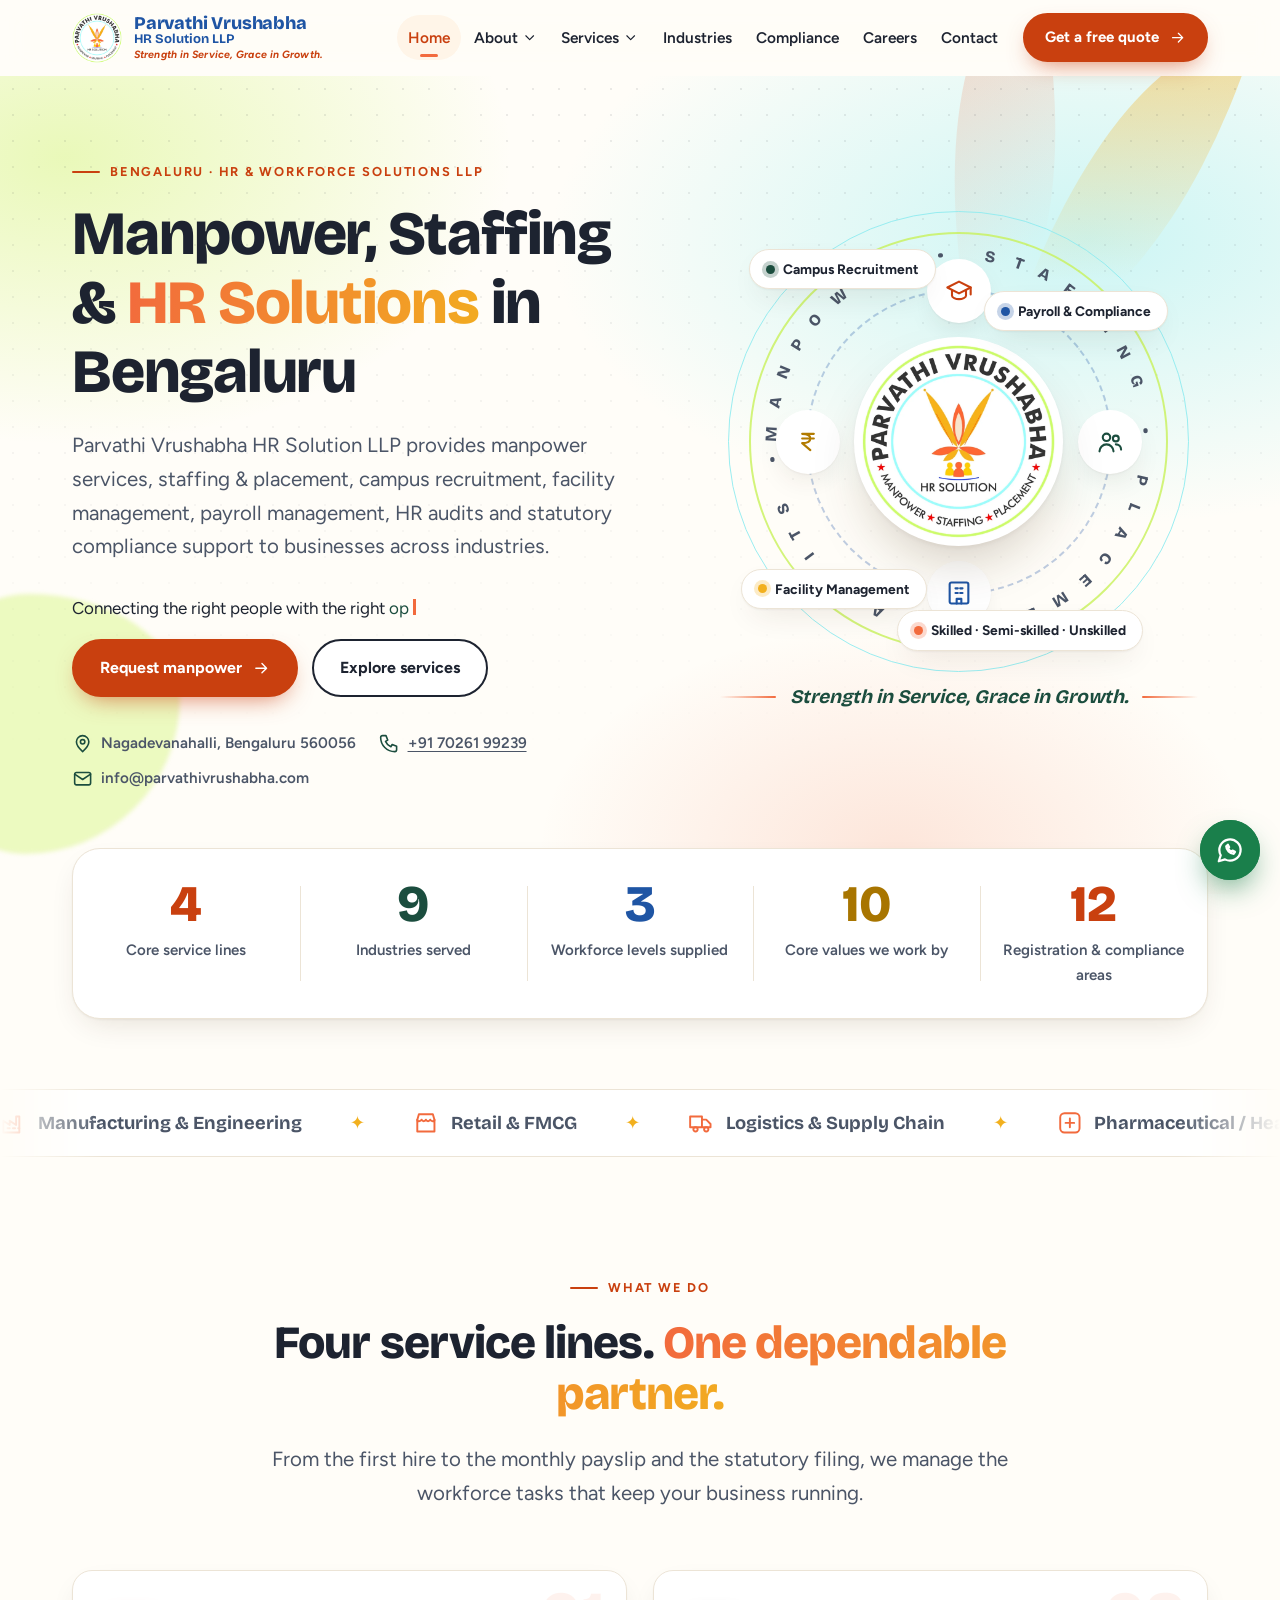
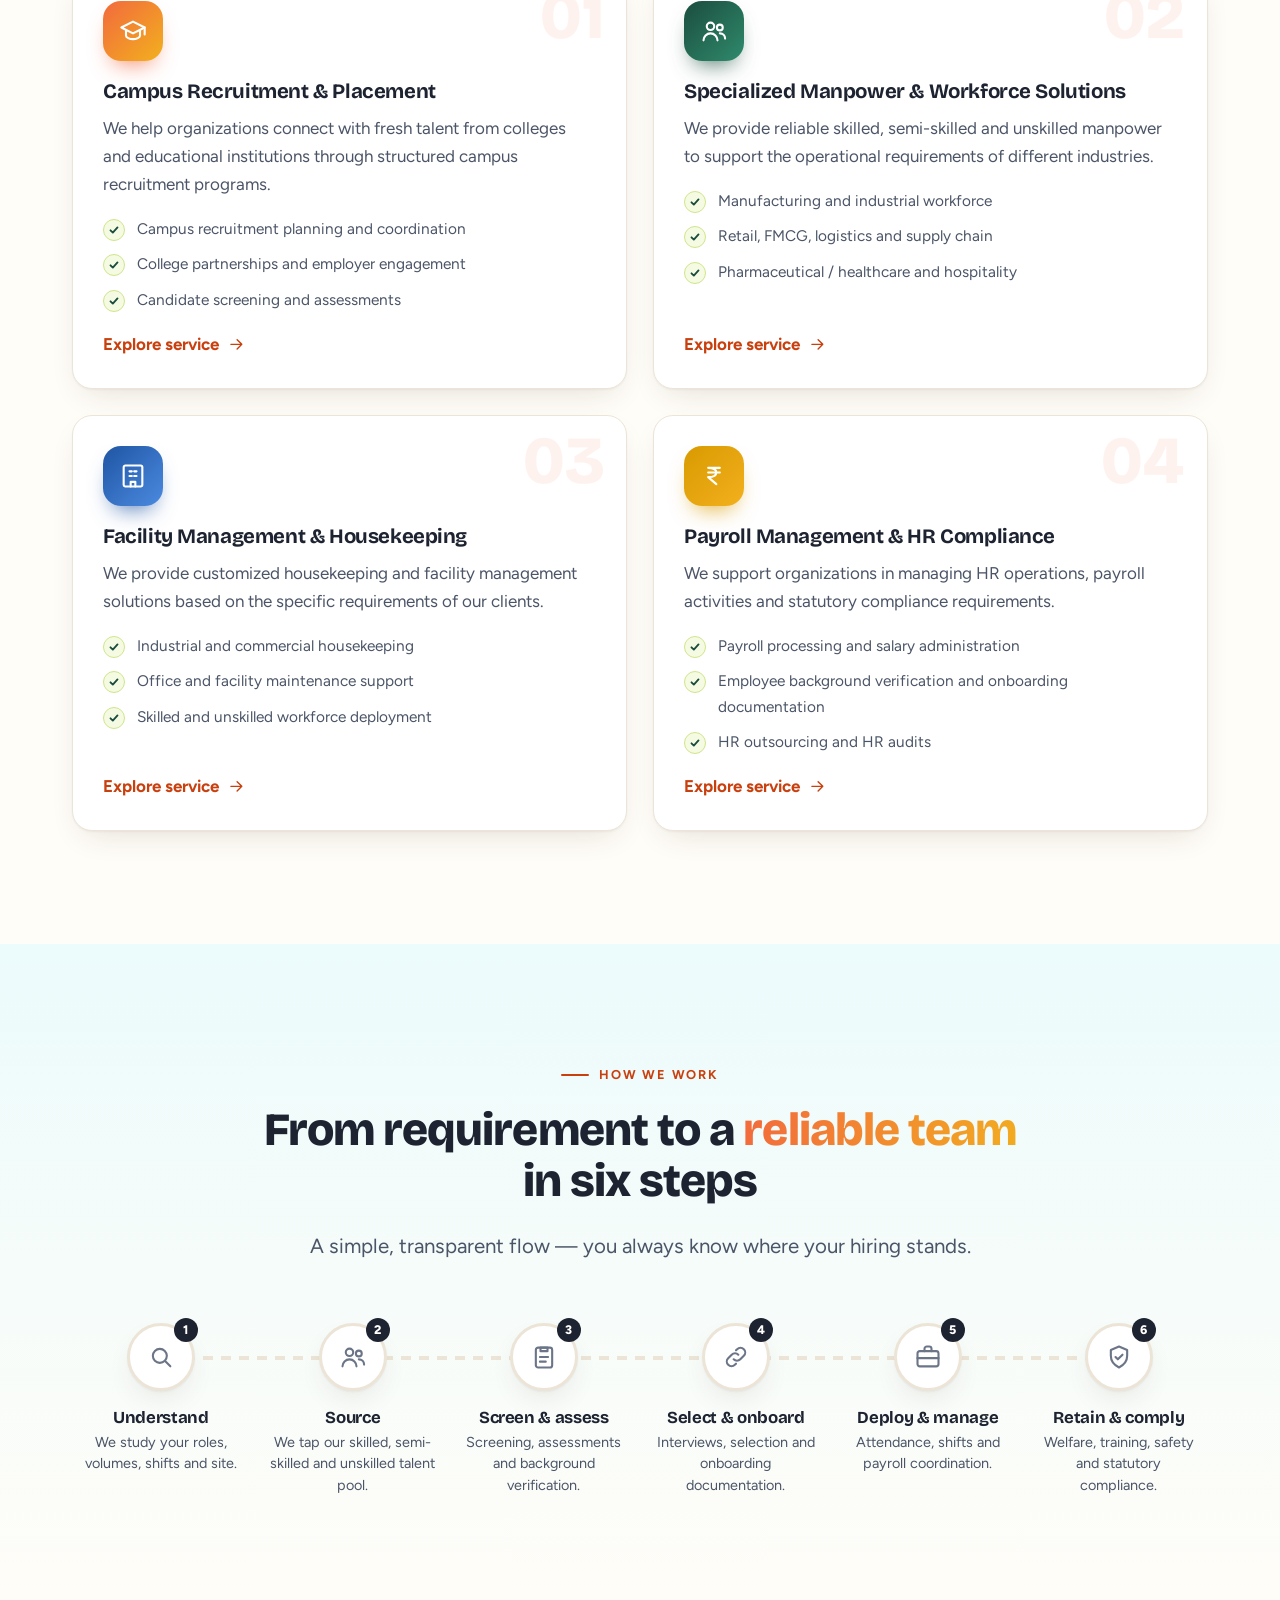
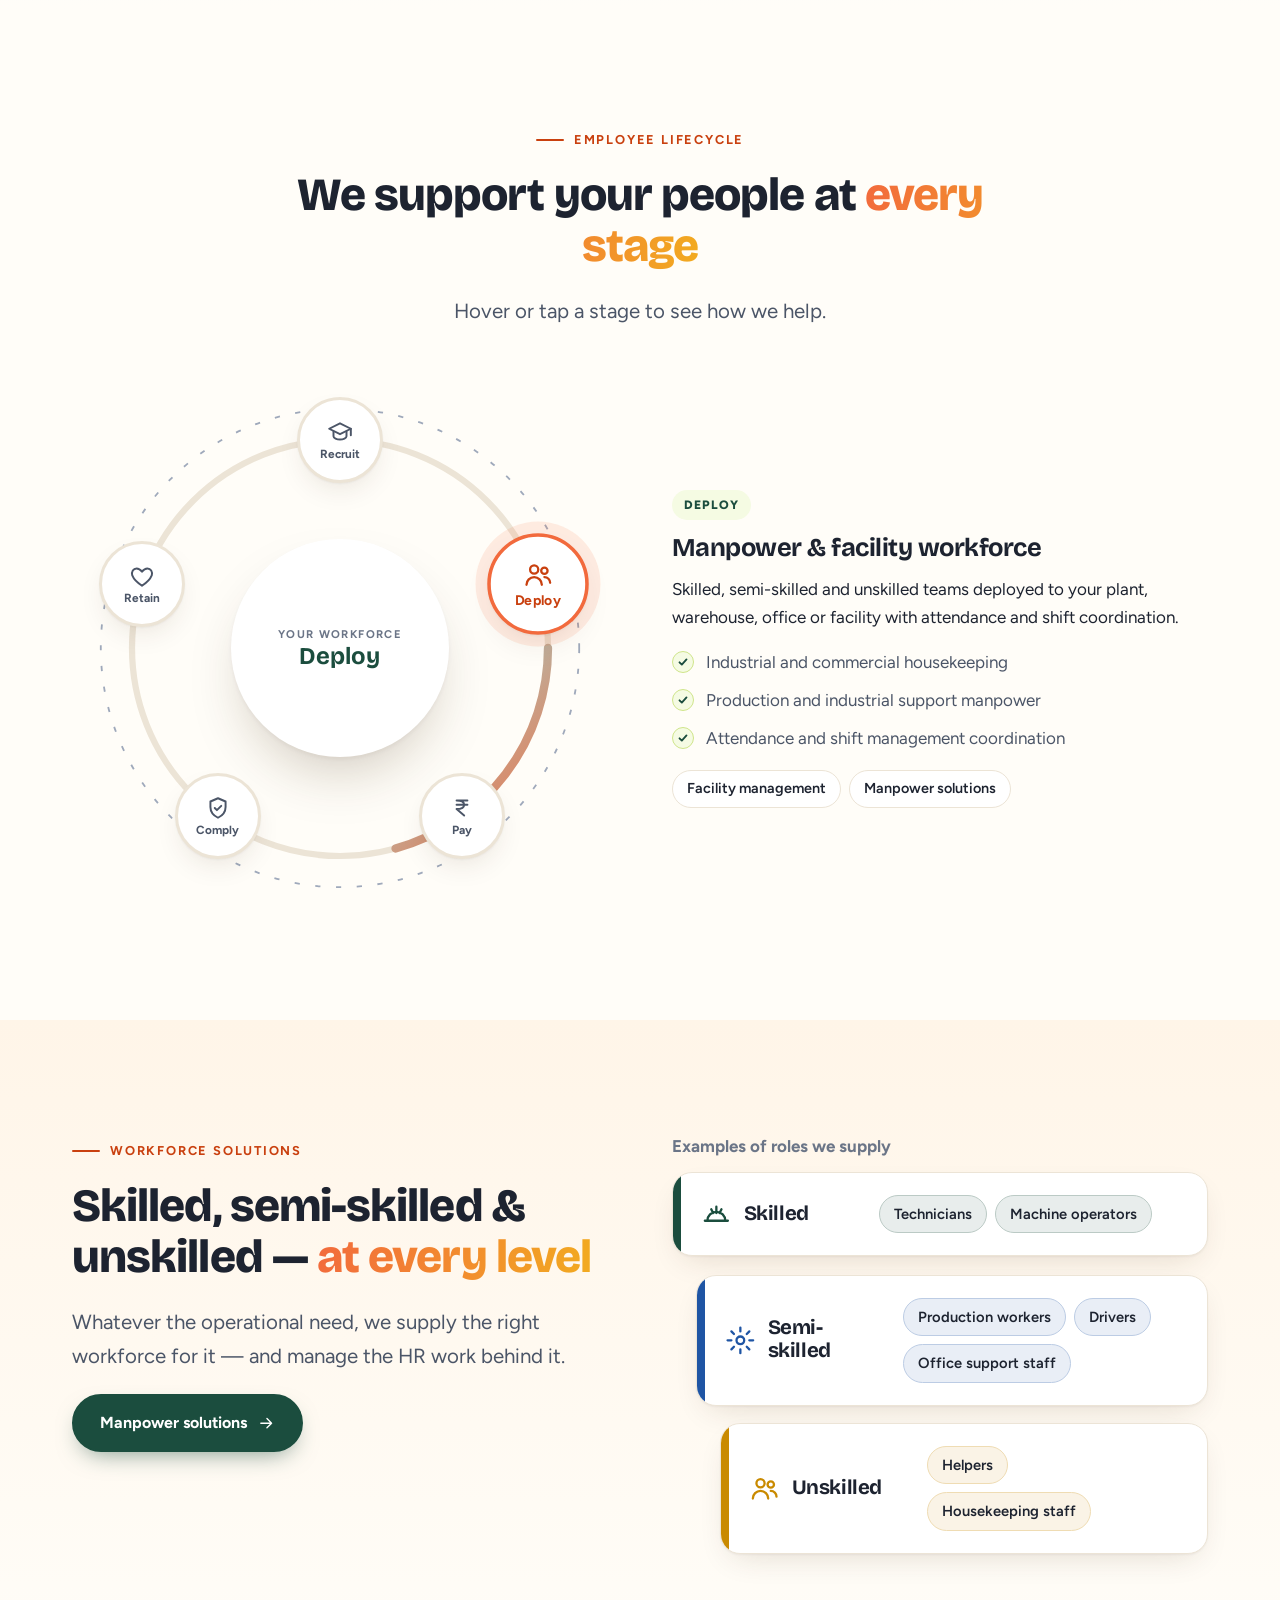
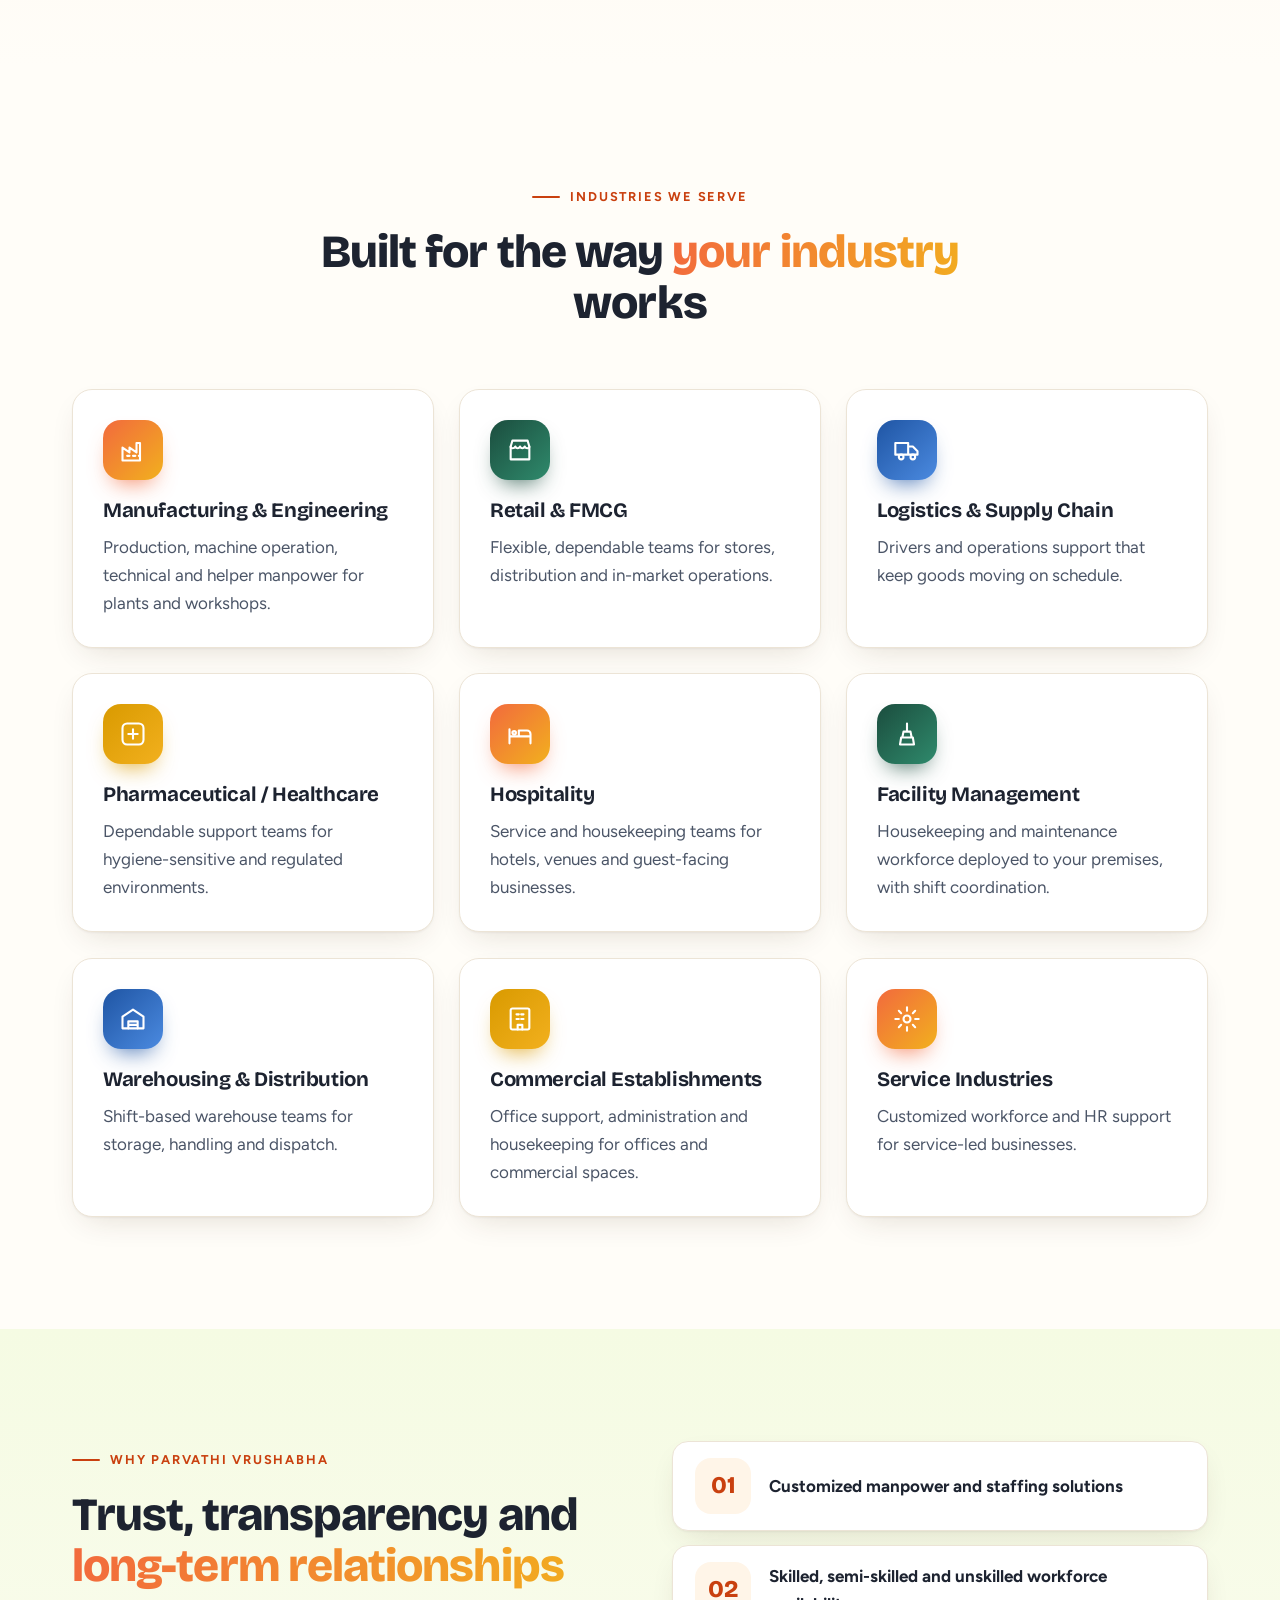
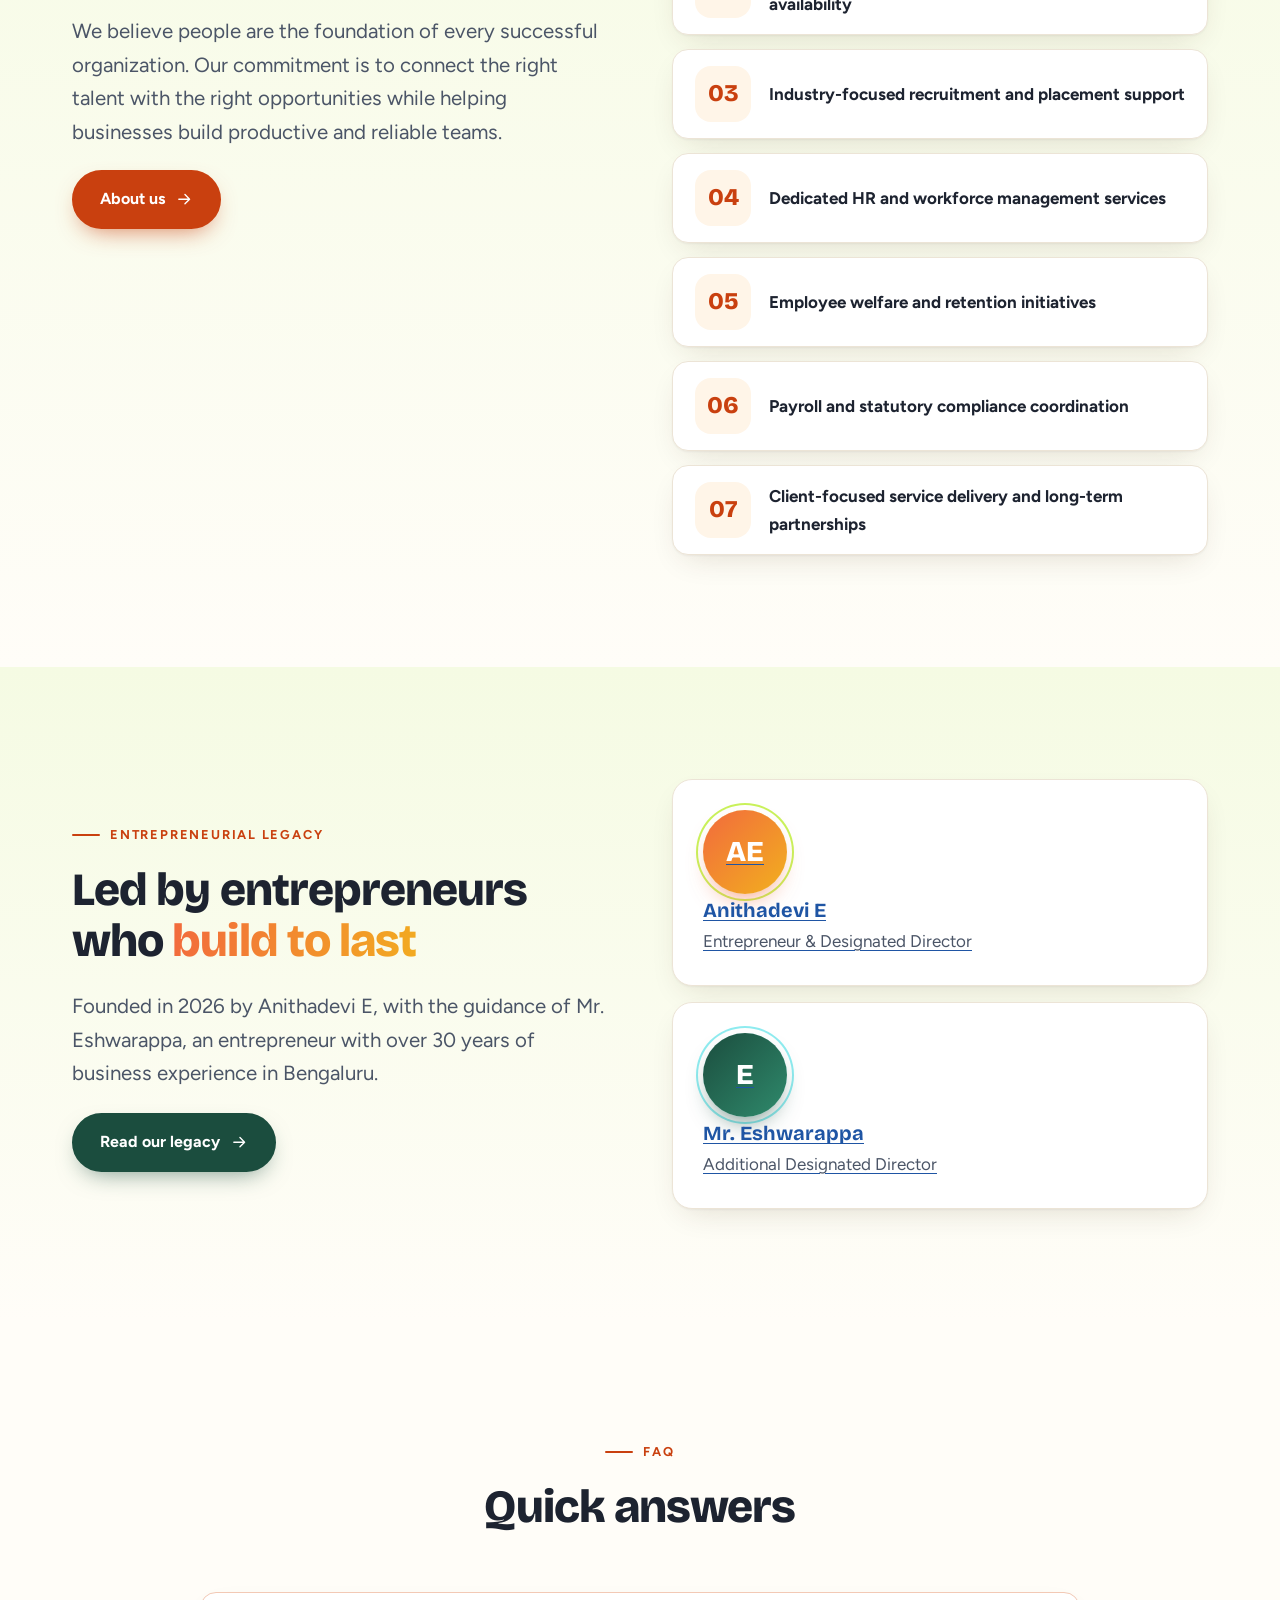
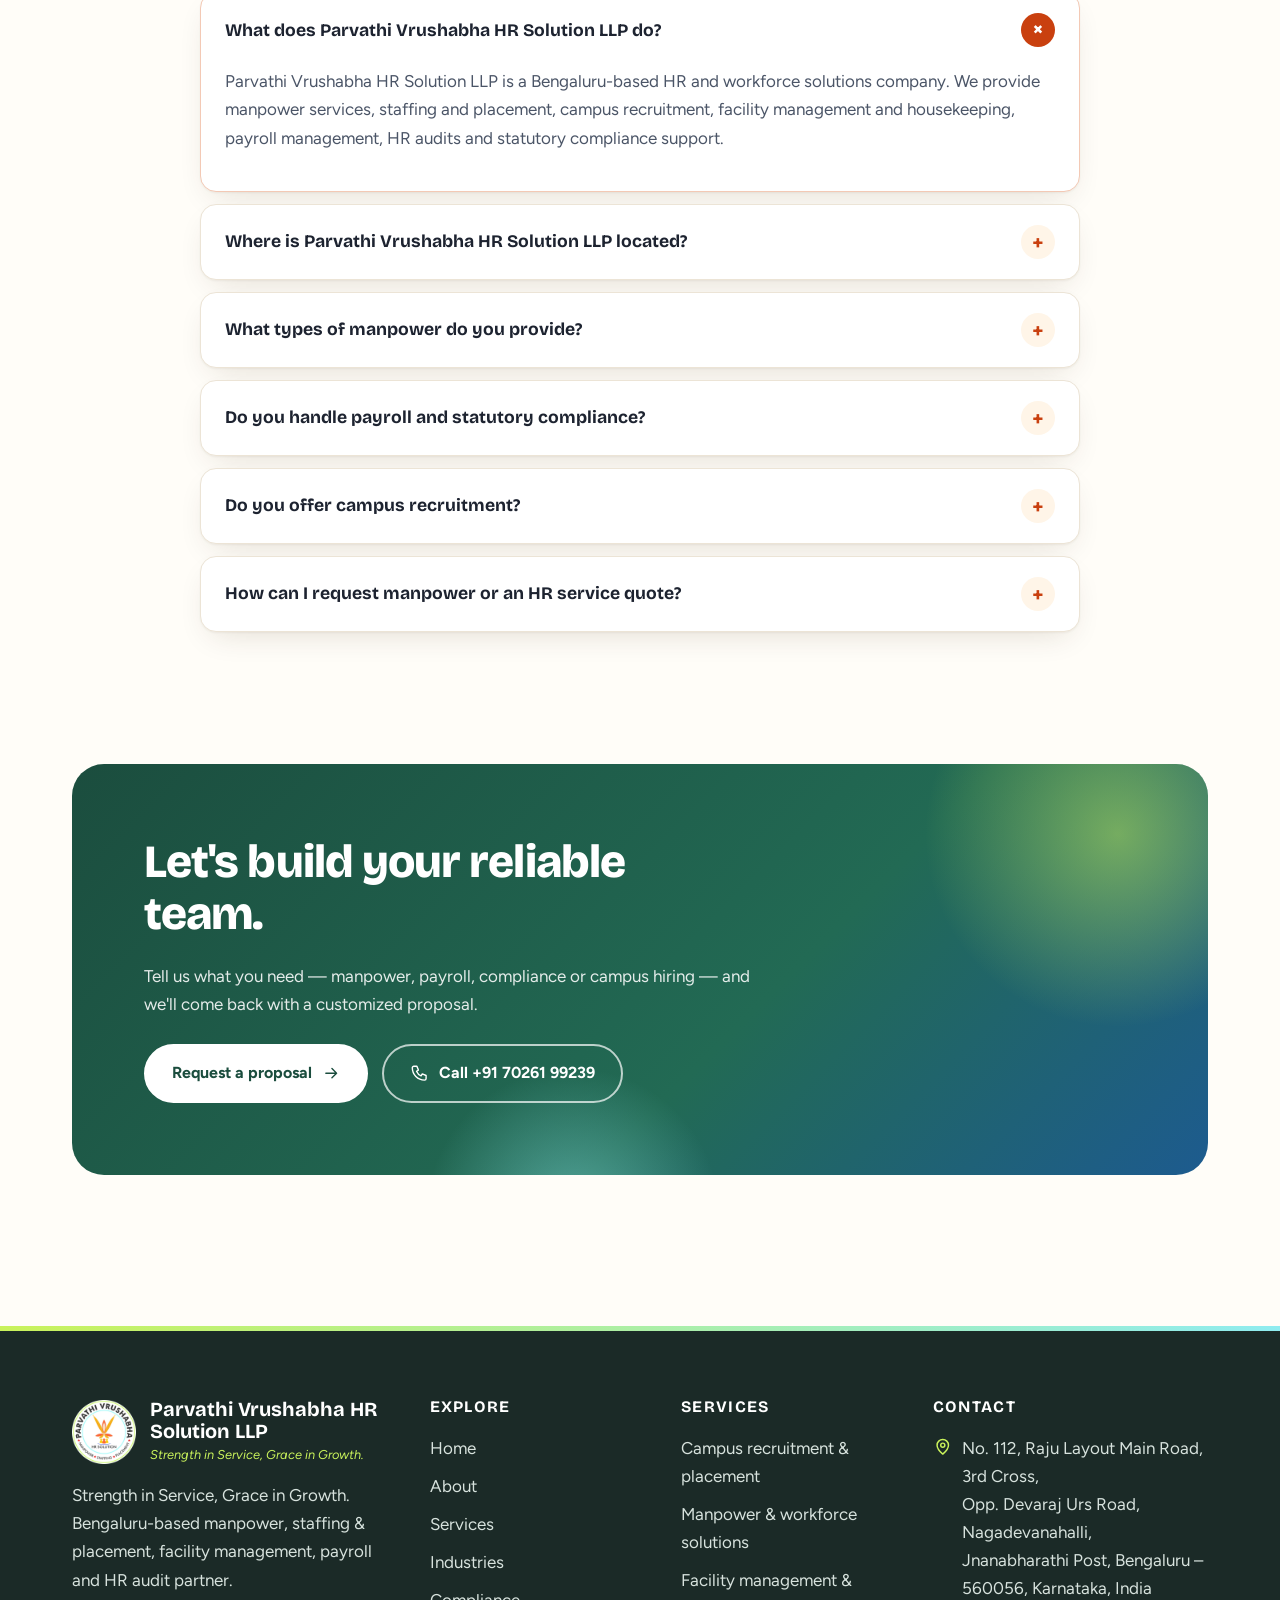
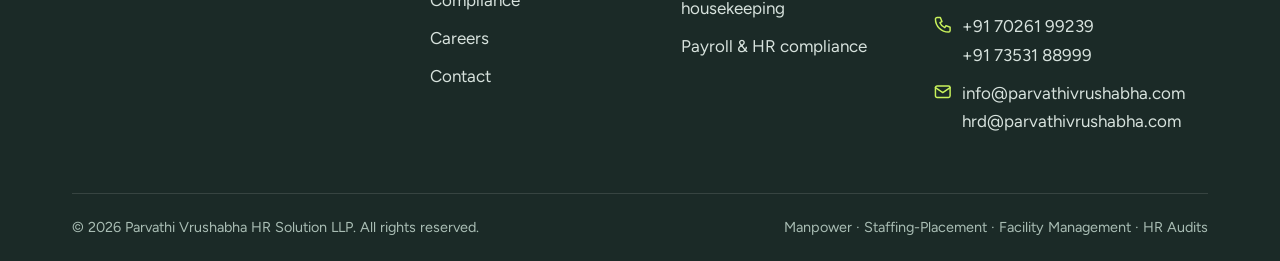
==== commit 8dc32973: "Use full company name 'Parvathi Vrushabha HR Solution LLP' consistently (top bar, footer, titles, co" ====
--- a/index.html
+++ b/index.html
@@ -3,7 +3,7 @@
 <head>
 <meta charset="utf-8">
 <meta name="viewport" content="width=device-width,initial-scale=1">
-<title>Manpower, Staffing &amp; HR Solutions in Bengaluru | Parvathi Vrushabha</title>
+<title>Manpower, Staffing &amp; HR Solutions in Bengaluru | Parvathi Vrushabha HR Solution LLP</title>
 <meta name="description" content="Bengaluru HR &amp; workforce solutions LLP: manpower supply, staffing &amp; placement, campus recruitment, housekeeping &amp; facility management, payroll, HR audits and EPF/ESI compliance.">
 <link rel="canonical" href="https://www.parvathivrushabha.com/">
 <link rel="alternate" hreflang="en-IN" href="https://www.parvathivrushabha.com/"><link rel="alternate" hreflang="x-default" href="https://www.parvathivrushabha.com/">
@@ -11,23 +11,23 @@
 <meta name="author" content="Parvathi Vrushabha HR Solution LLP"><meta name="theme-color" content="#fffdf8">
 <meta name="geo.region" content="IN-KA"><meta name="geo.placename" content="Bengaluru">
 <meta property="og:type" content="website"><meta property="og:site_name" content="Parvathi Vrushabha HR Solution LLP"><meta property="og:locale" content="en_IN">
-<meta property="og:title" content="Manpower, Staffing &amp; HR Solutions in Bengaluru | Parvathi Vrushabha"><meta property="og:description" content="Bengaluru HR &amp; workforce solutions LLP: manpower supply, staffing &amp; placement, campus recruitment, housekeeping &amp; facility management, payroll, HR audits and EPF/ESI compliance."><meta property="og:url" content="https://www.parvathivrushabha.com/">
+<meta property="og:title" content="Manpower, Staffing &amp; HR Solutions in Bengaluru | Parvathi Vrushabha HR Solution LLP"><meta property="og:description" content="Bengaluru HR &amp; workforce solutions LLP: manpower supply, staffing &amp; placement, campus recruitment, housekeeping &amp; facility management, payroll, HR audits and EPF/ESI compliance."><meta property="og:url" content="https://www.parvathivrushabha.com/">
 <meta property="og:image" content="https://www.parvathivrushabha.com/assets/img/og-image.jpg"><meta property="og:image:width" content="1200"><meta property="og:image:height" content="630"><meta property="og:image:alt" content="Parvathi Vrushabha HR Solution LLP logo — Manpower, Staffing, Placement">
-<meta name="twitter:card" content="summary_large_image"><meta name="twitter:title" content="Manpower, Staffing &amp; HR Solutions in Bengaluru | Parvathi Vrushabha"><meta name="twitter:description" content="Bengaluru HR &amp; workforce solutions LLP: manpower supply, staffing &amp; placement, campus recruitment, housekeeping &amp; facility management, payroll, HR audits and EPF/ESI compliance."><meta name="twitter:image" content="https://www.parvathivrushabha.com/assets/img/og-image.jpg">
+<meta name="twitter:card" content="summary_large_image"><meta name="twitter:title" content="Manpower, Staffing &amp; HR Solutions in Bengaluru | Parvathi Vrushabha HR Solution LLP"><meta name="twitter:description" content="Bengaluru HR &amp; workforce solutions LLP: manpower supply, staffing &amp; placement, campus recruitment, housekeeping &amp; facility management, payroll, HR audits and EPF/ESI compliance."><meta name="twitter:image" content="https://www.parvathivrushabha.com/assets/img/og-image.jpg">
 <link rel="icon" href="/assets/img/favicon.ico" sizes="any"><link rel="icon" type="image/png" sizes="192x192" href="/assets/img/icon-192.png"><link rel="apple-touch-icon" href="/assets/img/apple-touch-icon.png"><link rel="manifest" href="/site.webmanifest">
 <link rel="alternate" type="text/markdown" href="/llms.txt" title="LLM-readable site summary">
 <link rel="preconnect" href="https://fonts.googleapis.com"><link rel="preconnect" href="https://fonts.gstatic.com" crossorigin>
 <link rel="stylesheet" href="https://fonts.googleapis.com/css2?family=Bricolage+Grotesque:opsz,wght@12..96,500..800&family=Figtree:wght@400;500;600;700;800&display=swap">
 <link rel="stylesheet" href="/assets/css/styles.css?v=2026-11-25">
 <script>document.documentElement.classList.add('js')</script>
-<script type="application/ld+json">{"@context": "https://schema.org", "@graph": [{"@type": ["Organization", "EmploymentAgency"], "@id": "https://www.parvathivrushabha.com/#org", "name": "Parvathi Vrushabha HR Solution LLP", "legalName": "Parvathi Vrushabha HR Solution LLP", "alternateName": "Parvathi Vrushabha HR Solution", "url": "https://www.parvathivrushabha.com/", "logo": "https://www.parvathivrushabha.com/assets/img/icon-512.png", "image": "https://www.parvathivrushabha.com/assets/img/og-image.jpg", "slogan": "Strength in Service, Grace in Growth.", "foundingDate": "2026", "founder": {"@id": "https://www.parvathivrushabha.com/about/entrepreneurial-legacy/#anithadevi"}, "description": "Bengaluru-based HR and workforce solutions company offering manpower services, staffing and placement, campus recruitment, facility management and housekeeping, payroll management, HR audits and statutory compliance support.", "email": "info@parvathivrushabha.com", "telephone": ["+917026199239", "+917353188999"], "address": {"@type": "PostalAddress", "streetAddress": "No. 112, Raju Layout Main Road, 3rd Cross, Opp. Devaraj Urs Road, Nagadevanahalli, Jnanabharathi Post", "addressLocality": "Bengaluru", "addressRegion": "Karnataka", "postalCode": "560056", "addressCountry": "IN"}, "areaServed": [{"@type": "City", "name": "Bengaluru"}, {"@type": "State", "name": "Karnataka"}, {"@type": "Country", "name": "India"}], "contactPoint": [{"@type": "ContactPoint", "contactType": "customer service", "telephone": "+917026199239", "email": "info@parvathivrushabha.com", "availableLanguage": ["en", "kn", "hi"]}, {"@type": "ContactPoint", "contactType": "human resources", "telephone": "+917353188999", "email": "hrd@parvathivrushabha.com"}], "knowsAbout": ["Manpower services", "Staffing and placement", "Campus recruitment", "Facility management", "Housekeeping services", "Payroll management", "HR audits", "EPF ESI statutory compliance", "Contract labour compliance", "HR outsourcing"], "hasOfferCatalog": {"@type": "OfferCatalog", "name": "HR & workforce services", "itemListElement": [{"@type": "Offer", "itemOffered": {"@type": "Service", "name": "Campus Recruitment & Placement", "url": "https://www.parvathivrushabha.com/services/campus-recruitment-placement/"}}, {"@type": "Offer", "itemOffered": {"@type": "Service", "name": "Specialized Manpower & Workforce Solutions", "url": "https://www.parvathivrushabha.com/services/manpower-workforce-solutions/"}}, {"@type": "Offer", "itemOffered": {"@type": "Service", "name": "Facility Management & Housekeeping", "url": "https://www.parvathivrushabha.com/services/facility-management-housekeeping/"}}, {"@type": "Offer", "itemOffered": {"@type": "Service", "name": "Payroll Management & HR Compliance", "url": "https://www.parvathivrushabha.com/services/payroll-hr-compliance/"}}]}}, {"@type": "WebSite", "@id": "https://www.parvathivrushabha.com/#website", "url": "https://www.parvathivrushabha.com/", "name": "Parvathi Vrushabha HR Solution LLP", "publisher": {"@id": "https://www.parvathivrushabha.com/#org"}, "inLanguage": "en-IN"}, {"@type": "WebPage", "@id": "https://www.parvathivrushabha.com/#webpage", "url": "https://www.parvathivrushabha.com/", "name": "Manpower, Staffing & HR Solutions in Bengaluru | Parvathi Vrushabha", "description": "Bengaluru HR & workforce solutions LLP: manpower supply, staffing & placement, campus recruitment, housekeeping & facility management, payroll, HR audits and EPF/ESI compliance.", "isPartOf": {"@id": "https://www.parvathivrushabha.com/#website"}, "about": {"@id": "https://www.parvathivrushabha.com/#org"}, "inLanguage": "en-IN", "primaryImageOfPage": "https://www.parvathivrushabha.com/assets/img/og-image.jpg", "dateModified": "2026-11-25"}, {"@type": "FAQPage", "mainEntity": [{"@type": "Question", "name": "What does Parvathi Vrushabha HR Solution LLP do?", "acceptedAnswer": {"@type": "Answer", "text": "Parvathi Vrushabha HR Solution LLP is a Bengaluru-based HR and workforce solutions company. We provide manpower services, staffing and placement, campus recruitment, facility management and housekeeping, payroll management, HR audits and statutory compliance support."}}, {"@type": "Question", "name": "Where is Parvathi Vrushabha HR Solution located?", "acceptedAnswer": {"@type": "Answer", "text": "Our office is at No. 112, Raju Layout Main Road, 3rd Cross, Opp. Devaraj Urs Road, Nagadevanahalli, Jnanabharathi Post, Bengaluru – 560056, Karnataka, India. You can reach us on +91 70261 99239 or +91 73531 88999, or email info@parvathivrushabha.com."}}, {"@type": "Question", "name": "What types of manpower do you provide?", "acceptedAnswer": {"@type": "Answer", "text": "We provide skilled, semi-skilled and unskilled manpower, including machine operators, technicians, production workers, helpers, drivers, housekeeping staff and office support staff, for industries such as manufacturing, retail, FMCG, logistics, pharmaceutical and healthcare, and hospitality."}}, {"@type": "Question", "name": "Do you handle payroll and statutory compliance?", "acceptedAnswer": {"@type": "Answer", "text": "Yes. We support payroll processing and salary administration, EPF, ESI, Professional Tax and Labour Welfare Fund compliance, contract labour and factory compliance coordination, and gratuity, bonus and benefits administration. We also conduct HR audits and offer HR outsourcing."}}, {"@type": "Question", "name": "Do you offer campus recruitment?", "acceptedAnswer": {"@type": "Answer", "text": "Yes. We plan and coordinate campus recruitment programs, build college partnerships, screen and assess candidates, and run on-campus, virtual and hybrid drives, along with interview coordination and onboarding support."}}, {"@type": "Question", "name": "How can I request manpower or an HR service quote?", "acceptedAnswer": {"@type": "Answer", "text": "Call or WhatsApp +91 70261 99239 or +91 73531 88999, email info@parvathivrushabha.com or hrd@parvathivrushabha.com, or use the enquiry form on our contact page. Tell us your industry, the roles you need and your location, and we will respond with a customized proposal."}}]}]}</script>
+<script type="application/ld+json">{"@context": "https://schema.org", "@graph": [{"@type": ["Organization", "EmploymentAgency"], "@id": "https://www.parvathivrushabha.com/#org", "name": "Parvathi Vrushabha HR Solution LLP", "legalName": "Parvathi Vrushabha HR Solution LLP", "alternateName": "Parvathi Vrushabha HR Solution", "url": "https://www.parvathivrushabha.com/", "logo": "https://www.parvathivrushabha.com/assets/img/icon-512.png", "image": "https://www.parvathivrushabha.com/assets/img/og-image.jpg", "slogan": "Strength in Service, Grace in Growth.", "foundingDate": "2026", "founder": {"@id": "https://www.parvathivrushabha.com/about/entrepreneurial-legacy/#anithadevi"}, "description": "Bengaluru-based HR and workforce solutions company offering manpower services, staffing and placement, campus recruitment, facility management and housekeeping, payroll management, HR audits and statutory compliance support.", "email": "info@parvathivrushabha.com", "telephone": ["+917026199239", "+917353188999"], "address": {"@type": "PostalAddress", "streetAddress": "No. 112, Raju Layout Main Road, 3rd Cross, Opp. Devaraj Urs Road, Nagadevanahalli, Jnanabharathi Post", "addressLocality": "Bengaluru", "addressRegion": "Karnataka", "postalCode": "560056", "addressCountry": "IN"}, "areaServed": [{"@type": "City", "name": "Bengaluru"}, {"@type": "State", "name": "Karnataka"}, {"@type": "Country", "name": "India"}], "contactPoint": [{"@type": "ContactPoint", "contactType": "customer service", "telephone": "+917026199239", "email": "info@parvathivrushabha.com", "availableLanguage": ["en", "kn", "hi"]}, {"@type": "ContactPoint", "contactType": "human resources", "telephone": "+917353188999", "email": "hrd@parvathivrushabha.com"}], "knowsAbout": ["Manpower services", "Staffing and placement", "Campus recruitment", "Facility management", "Housekeeping services", "Payroll management", "HR audits", "EPF ESI statutory compliance", "Contract labour compliance", "HR outsourcing"], "hasOfferCatalog": {"@type": "OfferCatalog", "name": "HR & workforce services", "itemListElement": [{"@type": "Offer", "itemOffered": {"@type": "Service", "name": "Campus Recruitment & Placement", "url": "https://www.parvathivrushabha.com/services/campus-recruitment-placement/"}}, {"@type": "Offer", "itemOffered": {"@type": "Service", "name": "Specialized Manpower & Workforce Solutions", "url": "https://www.parvathivrushabha.com/services/manpower-workforce-solutions/"}}, {"@type": "Offer", "itemOffered": {"@type": "Service", "name": "Facility Management & Housekeeping", "url": "https://www.parvathivrushabha.com/services/facility-management-housekeeping/"}}, {"@type": "Offer", "itemOffered": {"@type": "Service", "name": "Payroll Management & HR Compliance", "url": "https://www.parvathivrushabha.com/services/payroll-hr-compliance/"}}]}}, {"@type": "WebSite", "@id": "https://www.parvathivrushabha.com/#website", "url": "https://www.parvathivrushabha.com/", "name": "Parvathi Vrushabha HR Solution LLP", "publisher": {"@id": "https://www.parvathivrushabha.com/#org"}, "inLanguage": "en-IN"}, {"@type": "WebPage", "@id": "https://www.parvathivrushabha.com/#webpage", "url": "https://www.parvathivrushabha.com/", "name": "Manpower, Staffing & HR Solutions in Bengaluru | Parvathi Vrushabha HR Solution LLP", "description": "Bengaluru HR & workforce solutions LLP: manpower supply, staffing & placement, campus recruitment, housekeeping & facility management, payroll, HR audits and EPF/ESI compliance.", "isPartOf": {"@id": "https://www.parvathivrushabha.com/#website"}, "about": {"@id": "https://www.parvathivrushabha.com/#org"}, "inLanguage": "en-IN", "primaryImageOfPage": "https://www.parvathivrushabha.com/assets/img/og-image.jpg", "dateModified": "2026-11-25"}, {"@type": "FAQPage", "mainEntity": [{"@type": "Question", "name": "What does Parvathi Vrushabha HR Solution LLP do?", "acceptedAnswer": {"@type": "Answer", "text": "Parvathi Vrushabha HR Solution LLP is a Bengaluru-based HR and workforce solutions company. We provide manpower services, staffing and placement, campus recruitment, facility management and housekeeping, payroll management, HR audits and statutory compliance support."}}, {"@type": "Question", "name": "Where is Parvathi Vrushabha HR Solution LLP located?", "acceptedAnswer": {"@type": "Answer", "text": "Our office is at No. 112, Raju Layout Main Road, 3rd Cross, Opp. Devaraj Urs Road, Nagadevanahalli, Jnanabharathi Post, Bengaluru – 560056, Karnataka, India. You can reach us on +91 70261 99239 or +91 73531 88999, or email info@parvathivrushabha.com."}}, {"@type": "Question", "name": "What types of manpower do you provide?", "acceptedAnswer": {"@type": "Answer", "text": "We provide skilled, semi-skilled and unskilled manpower, including machine operators, technicians, production workers, helpers, drivers, housekeeping staff and office support staff, for industries such as manufacturing, retail, FMCG, logistics, pharmaceutical and healthcare, and hospitality."}}, {"@type": "Question", "name": "Do you handle payroll and statutory compliance?", "acceptedAnswer": {"@type": "Answer", "text": "Yes. We support payroll processing and salary administration, EPF, ESI, Professional Tax and Labour Welfare Fund compliance, contract labour and factory compliance coordination, and gratuity, bonus and benefits administration. We also conduct HR audits and offer HR outsourcing."}}, {"@type": "Question", "name": "Do you offer campus recruitment?", "acceptedAnswer": {"@type": "Answer", "text": "Yes. We plan and coordinate campus recruitment programs, build college partnerships, screen and assess candidates, and run on-campus, virtual and hybrid drives, along with interview coordination and onboarding support."}}, {"@type": "Question", "name": "How can I request manpower or an HR service quote?", "acceptedAnswer": {"@type": "Answer", "text": "Call or WhatsApp +91 70261 99239 or +91 73531 88999, email info@parvathivrushabha.com or hrd@parvathivrushabha.com, or use the enquiry form on our contact page. Tell us your industry, the roles you need and your location, and we will respond with a customized proposal."}}]}]}</script>
 </head>
 <body>
 <a class="skip" href="#main">Skip to content</a>
 <div class="progress" aria-hidden="true"><i></i></div>
 <svg width="0" height="0" style="position:absolute" aria-hidden="true" focusable="false"><defs><symbol id="i-users" viewBox="0 0 24 24"><circle cx="9" cy="8" r="3.2"/><path d="M3 20c0-3.3 2.7-6 6-6s6 2.7 6 6"/><circle cx="17" cy="9" r="2.5"/><path d="M17 14c2.5 0 4.5 2 4.5 4.5"/></symbol><symbol id="i-briefcase" viewBox="0 0 24 24"><rect x="3" y="7" width="18" height="13" rx="2"/><path d="M9 7V5a2 2 0 0 1 2-2h2a2 2 0 0 1 2 2v2M3 13h18"/></symbol><symbol id="i-cap" viewBox="0 0 24 24"><path d="M2 9l10-5 10 5-10 5z"/><path d="M6 11.5V16c0 1.5 3 3 6 3s6-1.5 6-3v-4.5M22 9v6"/></symbol><symbol id="i-building" viewBox="0 0 24 24"><rect x="4" y="3" width="16" height="18" rx="1.5"/><path d="M9 8h2M13 8h2M9 12h2M13 12h2M10 21v-4h4v4"/></symbol><symbol id="i-rupee" viewBox="0 0 24 24"><path d="M7 5h10M7 9h10M7 5c5 0 7 1.5 7 4s-2 4-7 4l7 6"/></symbol><symbol id="i-shield" viewBox="0 0 24 24"><path d="M12 3l7 3v5c0 4.5-3 8-7 10-4-2-7-5.5-7-10V6z"/><path d="M9 12l2 2 4-4"/></symbol><symbol id="i-factory" viewBox="0 0 24 24"><path d="M3 21V10l6 4v-4l6 4V6h3v15z"/><path d="M7 17h2M12 17h2M17 17h1"/></symbol><symbol id="i-cart" viewBox="0 0 24 24"><circle cx="9" cy="20" r="1.5"/><circle cx="18" cy="20" r="1.5"/><path d="M2 3h3l2.5 11h11L21 7H6"/></symbol><symbol id="i-truck" viewBox="0 0 24 24"><path d="M2 6h11v10H2zM13 9h4l4 4v3h-8"/><circle cx="7" cy="18" r="2"/><circle cx="17" cy="18" r="2"/></symbol><symbol id="i-medical" viewBox="0 0 24 24"><rect x="3" y="3" width="18" height="18" rx="4"/><path d="M12 8v8M8 12h8"/></symbol><symbol id="i-hotel" viewBox="0 0 24 24"><path d="M3 20V8M3 14h18v6M21 14v-2a3 3 0 0 0-3-3h-7v5"/><circle cx="7" cy="11" r="1.5"/></symbol><symbol id="i-warehouse" viewBox="0 0 24 24"><path d="M3 10l9-6 9 6v10H3z"/><path d="M8 20v-6h8v6M8 17h8"/></symbol><symbol id="i-store" viewBox="0 0 24 24"><path d="M4 9l1.5-5h13L20 9M4 9v11h16V9"/><path d="M4 9c0 2 3 2 4 0 1 2 3 2 4 0 1 2 3 2 4 0 1 2 4 2 4 0"/></symbol><symbol id="i-gear" viewBox="0 0 24 24"><circle cx="12" cy="12" r="3"/><path d="M12 2v3M12 19v3M2 12h3M19 12h3M5 5l2 2M17 17l2 2M5 19l2-2M17 7l2-2"/></symbol><symbol id="i-phone" viewBox="0 0 24 24"><path d="M5 3h4l2 5-2.5 1.5a11 11 0 0 0 6 6L16 13l5 2v4a2 2 0 0 1-2 2A16 16 0 0 1 3 5a2 2 0 0 1 2-2z"/></symbol><symbol id="i-mail" viewBox="0 0 24 24"><rect x="3" y="5" width="18" height="14" rx="2"/><path d="M3 7l9 6 9-6"/></symbol><symbol id="i-pin" viewBox="0 0 24 24"><path d="M12 21s7-6 7-11a7 7 0 0 0-14 0c0 5 7 11 7 11z"/><circle cx="12" cy="10" r="2.5"/></symbol><symbol id="i-whatsapp" viewBox="0 0 24 24"><path d="M3 21l1.6-4.8A8.5 8.5 0 1 1 8 19.5z"/><path d="M9 9c0 3 3 6 6 6l1-1.5-2-1-1 .8c-1-.5-2-1.5-2.5-2.5l.8-1-1-2z"/></symbol><symbol id="i-arrow" viewBox="0 0 24 24"><path d="M5 12h14M13 6l6 6-6 6"/></symbol><symbol id="i-chevron" viewBox="0 0 24 24"><path d="M6 9l6 6 6-6"/></symbol><symbol id="i-search" viewBox="0 0 24 24"><circle cx="11" cy="11" r="6"/><path d="M20 20l-4.5-4.5"/></symbol><symbol id="i-clipboard" viewBox="0 0 24 24"><rect x="5" y="4" width="14" height="17" rx="2"/><path d="M9 4h6v3H9zM8.5 12h7M8.5 16h5"/></symbol><symbol id="i-link" viewBox="0 0 24 24"><path d="M10 14a4 4 0 0 0 5.7 0l3-3a4 4 0 0 0-5.7-5.7l-1 1M14 10a4 4 0 0 0-5.7 0l-3 3a4 4 0 0 0 5.7 5.7l1-1"/></symbol><symbol id="i-scale" viewBox="0 0 24 24"><path d="M12 4v16M6 20h12M5 7h14M5 7l-3 7a3.5 3 0 0 0 6 0zM19 7l-3 7a3.5 3 0 0 0 6 0z"/></symbol><symbol id="i-lock" viewBox="0 0 24 24"><rect x="5" y="11" width="14" height="10" rx="2"/><path d="M8 11V8a4 4 0 0 1 8 0v3"/></symbol><symbol id="i-heart" viewBox="0 0 24 24"><path d="M12 21s-7-4.5-9-9.5C2 8 4 5 7 5c2 0 3.5 1 5 3 1.5-2 3-3 5-3 3 0 5 3 4 6.5-2 5-9 9.5-9 9.5z"/></symbol><symbol id="i-leaf" viewBox="0 0 24 24"><path d="M5 19C5 10 10 5 20 4c0 10-5 15-14 15zM5 19l8-8"/></symbol><symbol id="i-globe" viewBox="0 0 24 24"><circle cx="12" cy="12" r="9"/><path d="M3 12h18M12 3c3 3 3 15 0 18M12 3c-3 3-3 15 0 18"/></symbol><symbol id="i-eye" viewBox="0 0 24 24"><path d="M2 12s4-7 10-7 10 7 10 7-4 7-10 7S2 12 2 12z"/><circle cx="12" cy="12" r="3"/></symbol><symbol id="i-target" viewBox="0 0 24 24"><circle cx="12" cy="12" r="9"/><circle cx="12" cy="12" r="5"/><circle cx="12" cy="12" r="1"/></symbol><symbol id="i-trend" viewBox="0 0 24 24"><path d="M3 17l6-6 4 4 8-8M15 7h6v6"/></symbol><symbol id="i-book" viewBox="0 0 24 24"><path d="M4 5a2 2 0 0 1 2-2h13v16H6a2 2 0 0 0-2 2zM4 19V5M9 8h6"/></symbol><symbol id="i-hardhat" viewBox="0 0 24 24"><path d="M3 17h18M5 17a7 7 0 0 1 14 0M12 6v5M8 8l1.5 3M16 8l-1.5 3"/></symbol><symbol id="i-clock" viewBox="0 0 24 24"><circle cx="12" cy="12" r="9"/><path d="M12 7v5l3 2"/></symbol><symbol id="i-bucket" viewBox="0 0 24 24"><path d="M12 3v7M9 10h6l1 5H8zM7 15l-1 6h12l-1-6"/></symbol><symbol id="i-file" viewBox="0 0 24 24"><path d="M6 3h8l4 4v14H6zM14 3v4h4M9 13h6M9 17h6"/></symbol><symbol id="i-chart" viewBox="0 0 24 24"><path d="M4 20V4M4 20h16M8 16v-5M12 16V8M16 16v-3"/></symbol><symbol id="i-calendar" viewBox="0 0 24 24"><rect x="3" y="5" width="18" height="16" rx="2"/><path d="M3 10h18M8 3v4M16 3v4"/></symbol><symbol id="i-idcard" viewBox="0 0 24 24"><rect x="3" y="5" width="18" height="14" rx="2"/><circle cx="9" cy="11" r="2"/><path d="M6 16c0-1.5 1.5-2.5 3-2.5s3 1 3 2.5M14 10h4M14 14h3"/></symbol><symbol id="i-userplus" viewBox="0 0 24 24"><circle cx="10" cy="8" r="3.5"/><path d="M3 20c0-3.5 3-6 7-6M18 8v6M15 11h6"/></symbol><symbol id="i-star" viewBox="0 0 24 24"><path d="M12 3l2.7 5.6 6.1.9-4.4 4.3 1 6.1L12 17l-5.4 2.9 1-6.1L3.2 9.5l6.1-.9z"/></symbol><symbol id="i-check" viewBox="0 0 24 24"><path d="M5 12.5l4.5 4.5L19 7.5"/></symbol></defs></svg>
 <header class="site-header"><div class="container nav-wrap">
-<a class="brand" href="/" aria-label="Parvathi Vrushabha HR Solution LLP — home"><img src="/assets/img/logo.webp" width="50" height="50" alt="Parvathi Vrushabha HR Solution LLP logo"><span><b>PARVATHI VRUSHABHA</b><small>HR Solution LLP</small><em class="slogan-mini">Strength in Service, Grace in Growth.</em></span></a>
+<a class="brand" href="/" aria-label="Parvathi Vrushabha HR Solution LLP — home"><img src="/assets/img/logo.webp" width="50" height="50" alt="Parvathi Vrushabha HR Solution LLP logo"><span><b>Parvathi Vrushabha <span>HR Solution LLP</span></b><em class="slogan-mini">Strength in Service, Grace in Growth.</em></span></a>
 <nav class="nav" id="site-nav" aria-label="Main"><ul><li><a class="nl" href="/" aria-current="page">Home</a></li><li class="has-sub"><a class="nl" href="/about/">About<svg class="ic " aria-hidden="true" focusable="false"><use href="#i-chevron"/></svg></a><div class="sub"><a href="/about/"><svg class="ic " aria-hidden="true" focusable="false"><use href="#i-building"/></svg>Our story</a><a href="/about/entrepreneurial-legacy/"><svg class="ic " aria-hidden="true" focusable="false"><use href="#i-star"/></svg>Entrepreneurial legacy</a></div></li><li class="has-sub"><a class="nl" href="/services/">Services<svg class="ic " aria-hidden="true" focusable="false"><use href="#i-chevron"/></svg></a><div class="sub"><a href="/services/campus-recruitment-placement/"><svg class="ic " aria-hidden="true" focusable="false"><use href="#i-cap"/></svg>Campus recruitment &amp; placement</a><a href="/services/manpower-workforce-solutions/"><svg class="ic " aria-hidden="true" focusable="false"><use href="#i-users"/></svg>Manpower &amp; workforce solutions</a><a href="/services/facility-management-housekeeping/"><svg class="ic " aria-hidden="true" focusable="false"><use href="#i-building"/></svg>Facility management &amp; housekeeping</a><a href="/services/payroll-hr-compliance/"><svg class="ic " aria-hidden="true" focusable="false"><use href="#i-rupee"/></svg>Payroll &amp; HR compliance</a></div></li><li><a class="nl" href="/industries/">Industries</a></li><li><a class="nl" href="/compliance/">Compliance</a></li><li><a class="nl" href="/careers/">Careers</a></li><li><a class="nl" href="/contact/">Contact</a></li></ul><span class="nav-cta"><a class="btn sm" href="/contact/">Get a free quote <svg class="ic go" aria-hidden="true" focusable="false"><use href="#i-arrow"/></svg></a></span></nav>
 <button class="burger" aria-expanded="false" aria-controls="site-nav" aria-label="Open menu"><span></span></button>
 </div></header>
@@ -40,7 +40,7 @@
 <p data-reveal="" style="--i:2" style="font-family:var(--head);font-weight:700;font-size:1.3rem;margin-bottom:28px">Connecting the right people with the right <span class="rotator" data-rotate="organizations|opportunities|teams|careers">organizations</span></p>
 <div class="btn-row" data-reveal="" style="--i:3"><a class="btn" data-magnetic href="/contact/?service=Manpower%20%26%20Workforce%20Solutions">Request manpower <svg class="ic go" aria-hidden="true" focusable="false"><use href="#i-arrow"/></svg></a><a class="btn ghost" data-magnetic href="/services/">Explore services</a></div>
 <div class="hero-meta" data-reveal="" style="--i:4"><span><svg class="ic " aria-hidden="true" focusable="false"><use href="#i-pin"/></svg> Nagadevanahalli, Bengaluru 560056</span><span><svg class="ic " aria-hidden="true" focusable="false"><use href="#i-phone"/></svg> <a href="tel:+917026199239" style="color:inherit">+91 70261 99239</a></span><span><svg class="ic " aria-hidden="true" focusable="false"><use href="#i-mail"/></svg> info@parvathivrushabha.com</span></div>
-</div><div class="hero-visual" data-reveal="zoom" style="--i:2"><div class="orbit" role="img" aria-label="Parvathi Vrushabha logo surrounded by service icons: recruitment, manpower, facility management and payroll">
+</div><div class="hero-visual" data-reveal="zoom" style="--i:2"><div class="orbit" role="img" aria-label="Parvathi Vrushabha HR Solution LLP logo surrounded by service icons: recruitment, manpower, facility management and payroll">
 <span class="ring r3"></span><span class="ring r2"></span>
 <svg class="textring" viewBox="0 0 400 400" aria-hidden="true"><defs><path id="tp" d="M200,200 m-176,0 a176,176 0 1,1 352,0 a176,176 0 1,1 -352,0"/></defs><text><textPath href="#tp" textLength="1096" lengthAdjust="spacing">MANPOWER  •  STAFFING  •  PLACEMENT  •  AUDITS  •  </textPath></text></svg>
 <div class="ring r1"><span class="node n1"><svg class="ic " aria-hidden="true" focusable="false"><use href="#i-cap"/></svg></span><span class="node n2"><svg class="ic " aria-hidden="true" focusable="false"><use href="#i-users"/></svg></span><span class="node n3"><svg class="ic " aria-hidden="true" focusable="false"><use href="#i-building"/></svg></span><span class="node n4"><svg class="ic " aria-hidden="true" focusable="false"><use href="#i-rupee"/></svg></span></div>
@@ -78,13 +78,13 @@
 <div class="grid" style="gap:16px">
 <a class="card lead-card" href="/about/entrepreneurial-legacy/#anithadevi" data-reveal="right" style="--i:1" style="display:flex;gap:20px;align-items:center;text-decoration:none;color:inherit"><span class="avatar">AE</span><span><b style="font-family:var(--head);font-size:1.25rem;display:block">Anithadevi E</b><span style="color:var(--ink-2)">Entrepreneur &amp; Designated Director</span></span></a>
 <a class="card lead-card" href="/about/entrepreneurial-legacy/#eshwarappa" data-reveal="right" style="--i:2" style="display:flex;gap:20px;align-items:center;text-decoration:none;color:inherit"><span class="avatar g">E</span><span><b style="font-family:var(--head);font-size:1.25rem;display:block">Mr. Eshwarappa</b><span style="color:var(--ink-2)">Additional Designated Director</span></span></a>
-</div></div></div></section><section class="section" id="faq"><div class="container"><div class="section-head center" data-reveal="" style="--i:0"><p class="eyebrow">FAQ</p><h2>Quick answers</h2></div><div class="faq"><details open><summary>What does Parvathi Vrushabha HR Solution LLP do?</summary><div class="ans"><p>Parvathi Vrushabha HR Solution LLP is a Bengaluru-based HR and workforce solutions company. We provide manpower services, staffing and placement, campus recruitment, facility management and housekeeping, payroll management, HR audits and statutory compliance support.</p></div></details><details><summary>Where is Parvathi Vrushabha HR Solution located?</summary><div class="ans"><p>Our office is at No. 112, Raju Layout Main Road, 3rd Cross, Opp. Devaraj Urs Road, Nagadevanahalli, Jnanabharathi Post, Bengaluru – 560056, Karnataka, India. You can reach us on +91 70261 99239 or +91 73531 88999, or email info@parvathivrushabha.com.</p></div></details><details><summary>What types of manpower do you provide?</summary><div class="ans"><p>We provide skilled, semi-skilled and unskilled manpower, including machine operators, technicians, production workers, helpers, drivers, housekeeping staff and office support staff, for industries such as manufacturing, retail, FMCG, logistics, pharmaceutical and healthcare, and hospitality.</p></div></details><details><summary>Do you handle payroll and statutory compliance?</summary><div class="ans"><p>Yes. We support payroll processing and salary administration, EPF, ESI, Professional Tax and Labour Welfare Fund compliance, contract labour and factory compliance coordination, and gratuity, bonus and benefits administration. We also conduct HR audits and offer HR outsourcing.</p></div></details><details><summary>Do you offer campus recruitment?</summary><div class="ans"><p>Yes. We plan and coordinate campus recruitment programs, build college partnerships, screen and assess candidates, and run on-campus, virtual and hybrid drives, along with interview coordination and onboarding support.</p></div></details><details><summary>How can I request manpower or an HR service quote?</summary><div class="ans"><p>Call or WhatsApp +91 70261 99239 or +91 73531 88999, email info@parvathivrushabha.com or hrd@parvathivrushabha.com, or use the enquiry form on our contact page. Tell us your industry, the roles you need and your location, and we will respond with a customized proposal.</p></div></details></div></div></section><section class="section" style="padding-top:20px"><div class="container"><div class="cta" data-reveal="zoom" style="--i:0">
+</div></div></div></section><section class="section" id="faq"><div class="container"><div class="section-head center" data-reveal="" style="--i:0"><p class="eyebrow">FAQ</p><h2>Quick answers</h2></div><div class="faq"><details open><summary>What does Parvathi Vrushabha HR Solution LLP do?</summary><div class="ans"><p>Parvathi Vrushabha HR Solution LLP is a Bengaluru-based HR and workforce solutions company. We provide manpower services, staffing and placement, campus recruitment, facility management and housekeeping, payroll management, HR audits and statutory compliance support.</p></div></details><details><summary>Where is Parvathi Vrushabha HR Solution LLP located?</summary><div class="ans"><p>Our office is at No. 112, Raju Layout Main Road, 3rd Cross, Opp. Devaraj Urs Road, Nagadevanahalli, Jnanabharathi Post, Bengaluru – 560056, Karnataka, India. You can reach us on +91 70261 99239 or +91 73531 88999, or email info@parvathivrushabha.com.</p></div></details><details><summary>What types of manpower do you provide?</summary><div class="ans"><p>We provide skilled, semi-skilled and unskilled manpower, including machine operators, technicians, production workers, helpers, drivers, housekeeping staff and office support staff, for industries such as manufacturing, retail, FMCG, logistics, pharmaceutical and healthcare, and hospitality.</p></div></details><details><summary>Do you handle payroll and statutory compliance?</summary><div class="ans"><p>Yes. We support payroll processing and salary administration, EPF, ESI, Professional Tax and Labour Welfare Fund compliance, contract labour and factory compliance coordination, and gratuity, bonus and benefits administration. We also conduct HR audits and offer HR outsourcing.</p></div></details><details><summary>Do you offer campus recruitment?</summary><div class="ans"><p>Yes. We plan and coordinate campus recruitment programs, build college partnerships, screen and assess candidates, and run on-campus, virtual and hybrid drives, along with interview coordination and onboarding support.</p></div></details><details><summary>How can I request manpower or an HR service quote?</summary><div class="ans"><p>Call or WhatsApp +91 70261 99239 or +91 73531 88999, email info@parvathivrushabha.com or hrd@parvathivrushabha.com, or use the enquiry form on our contact page. Tell us your industry, the roles you need and your location, and we will respond with a customized proposal.</p></div></details></div></div></section><section class="section" style="padding-top:20px"><div class="container"><div class="cta" data-reveal="zoom" style="--i:0">
 <h2>Let's build your reliable team.</h2><p>Tell us what you need — manpower, payroll, compliance or campus hiring — and we'll come back with a customized proposal.</p>
 <div class="btn-row" style="margin-top:26px"><a class="btn" data-magnetic href="/contact/">Request a proposal <svg class="ic go" aria-hidden="true" focusable="false"><use href="#i-arrow"/></svg></a><a class="btn ghost" href="tel:+917026199239"><svg class="ic " aria-hidden="true" focusable="false"><use href="#i-phone"/></svg> Call +91 70261 99239</a></div></div></div></section>
 </main>
 <footer class="site-footer"><div class="container">
 <div class="foot-grid">
-<div><div class="foot-brand"><img src="/assets/img/logo.webp" width="64" height="64" alt="" loading="lazy"><div><b>PARVATHI VRUSHABHA</b><small>HR Solution LLP</small><small class="slg">Strength in Service, Grace in Growth.</small></div></div>
+<div><div class="foot-brand"><img src="/assets/img/logo.webp" width="64" height="64" alt="" loading="lazy"><div><b>Parvathi Vrushabha HR Solution LLP</b><small class="slg">Strength in Service, Grace in Growth.</small></div></div>
 <p>Strength in Service, Grace in Growth. Bengaluru-based manpower, staffing &amp; placement, facility management, payroll and HR audit partner.</p></div>
 <div><h4>Explore</h4><ul><li><a href="/">Home</a></li><li><a href="/about/">About</a></li><li><a href="/services/">Services</a></li><li><a href="/industries/">Industries</a></li><li><a href="/compliance/">Compliance</a></li><li><a href="/careers/">Careers</a></li><li><a href="/contact/">Contact</a></li></ul></div>
 <div><h4>Services</h4><ul><li><a href="/services/campus-recruitment-placement/">Campus recruitment &amp; placement</a></li><li><a href="/services/manpower-workforce-solutions/">Manpower &amp; workforce solutions</a></li><li><a href="/services/facility-management-housekeeping/">Facility management &amp; housekeeping</a></li><li><a href="/services/payroll-hr-compliance/">Payroll &amp; HR compliance</a></li></ul></div>
--- a/assets/css/styles.css
+++ b/assets/css/styles.css
@@ -516,3 +516,5 @@
 .btn { white-space: nowrap; }
 .nav a.nl { padding: 10px 11px; }
 @media (max-width: 920px) { .nav a.nl { padding: 14px 16px; } }
+
+.brand b span { display: block; font-size: .82rem; font-weight: 700; letter-spacing: 0; margin-top: 1px; }
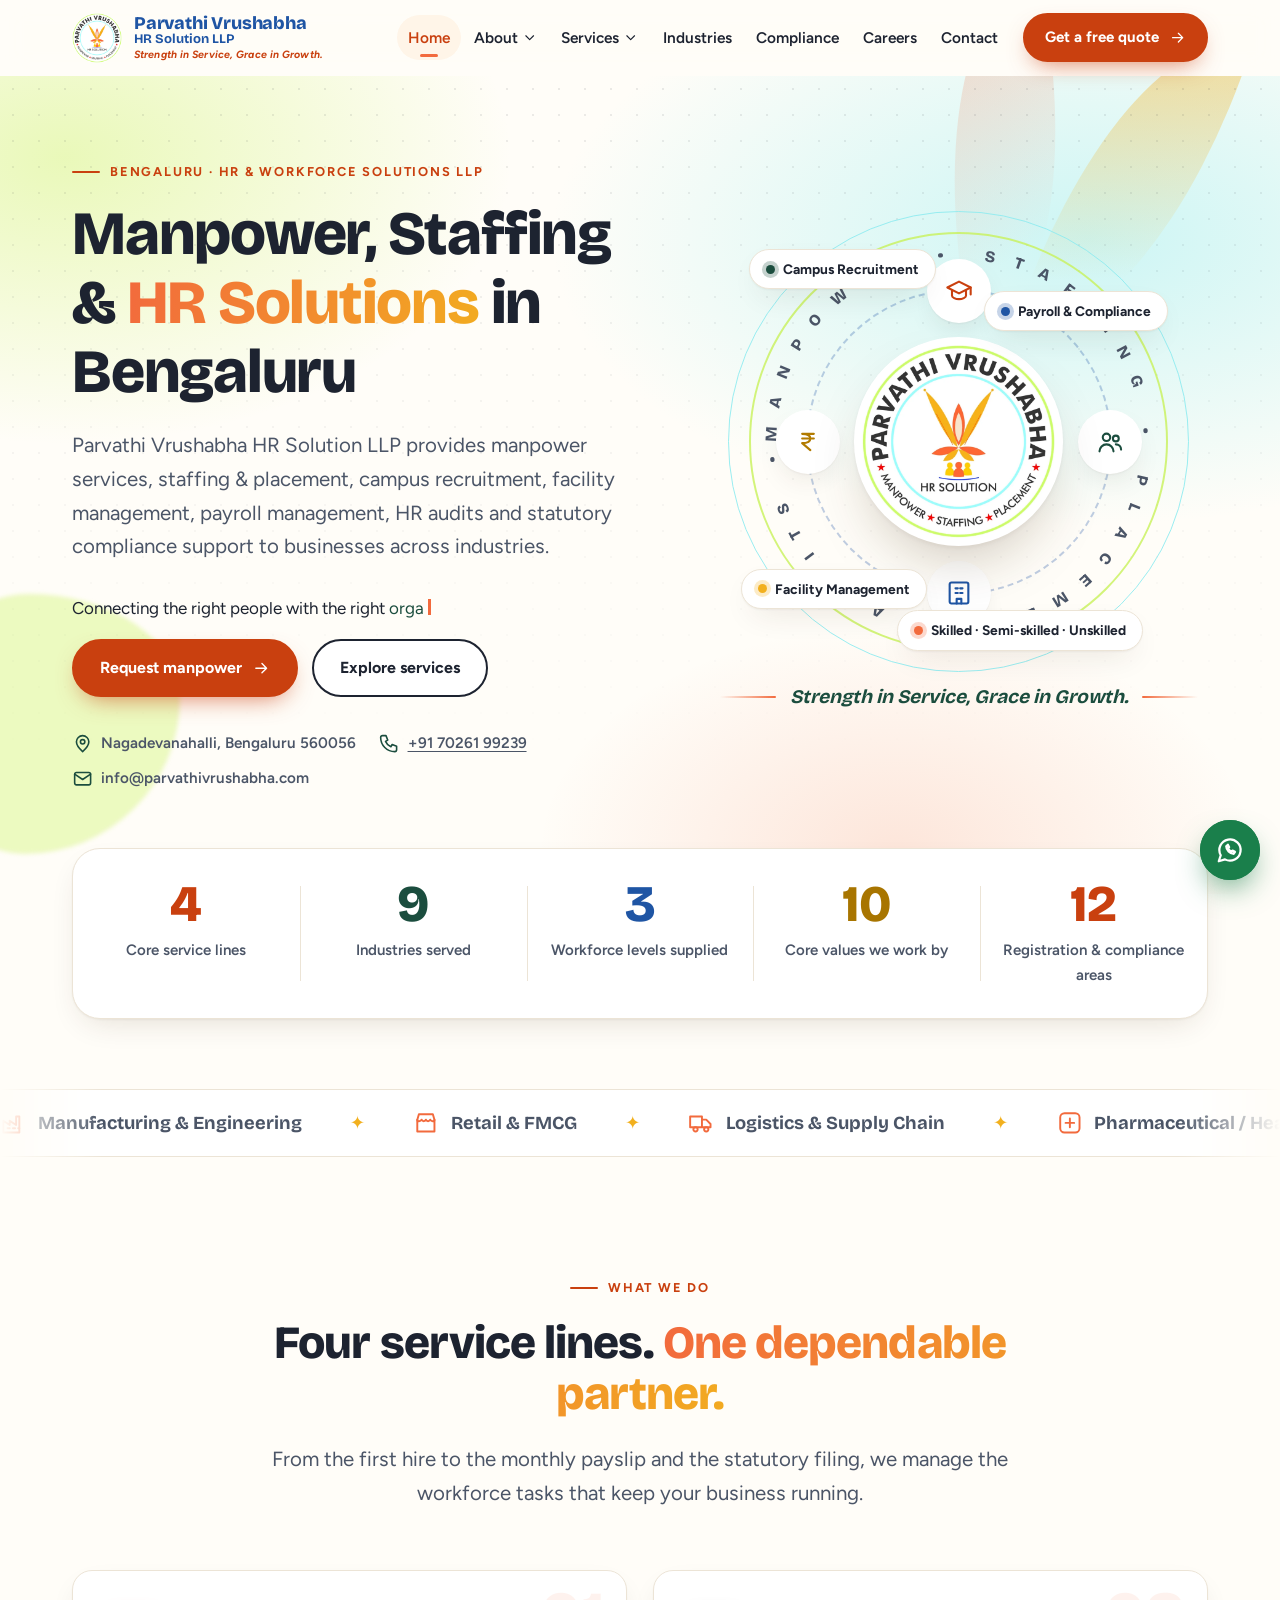
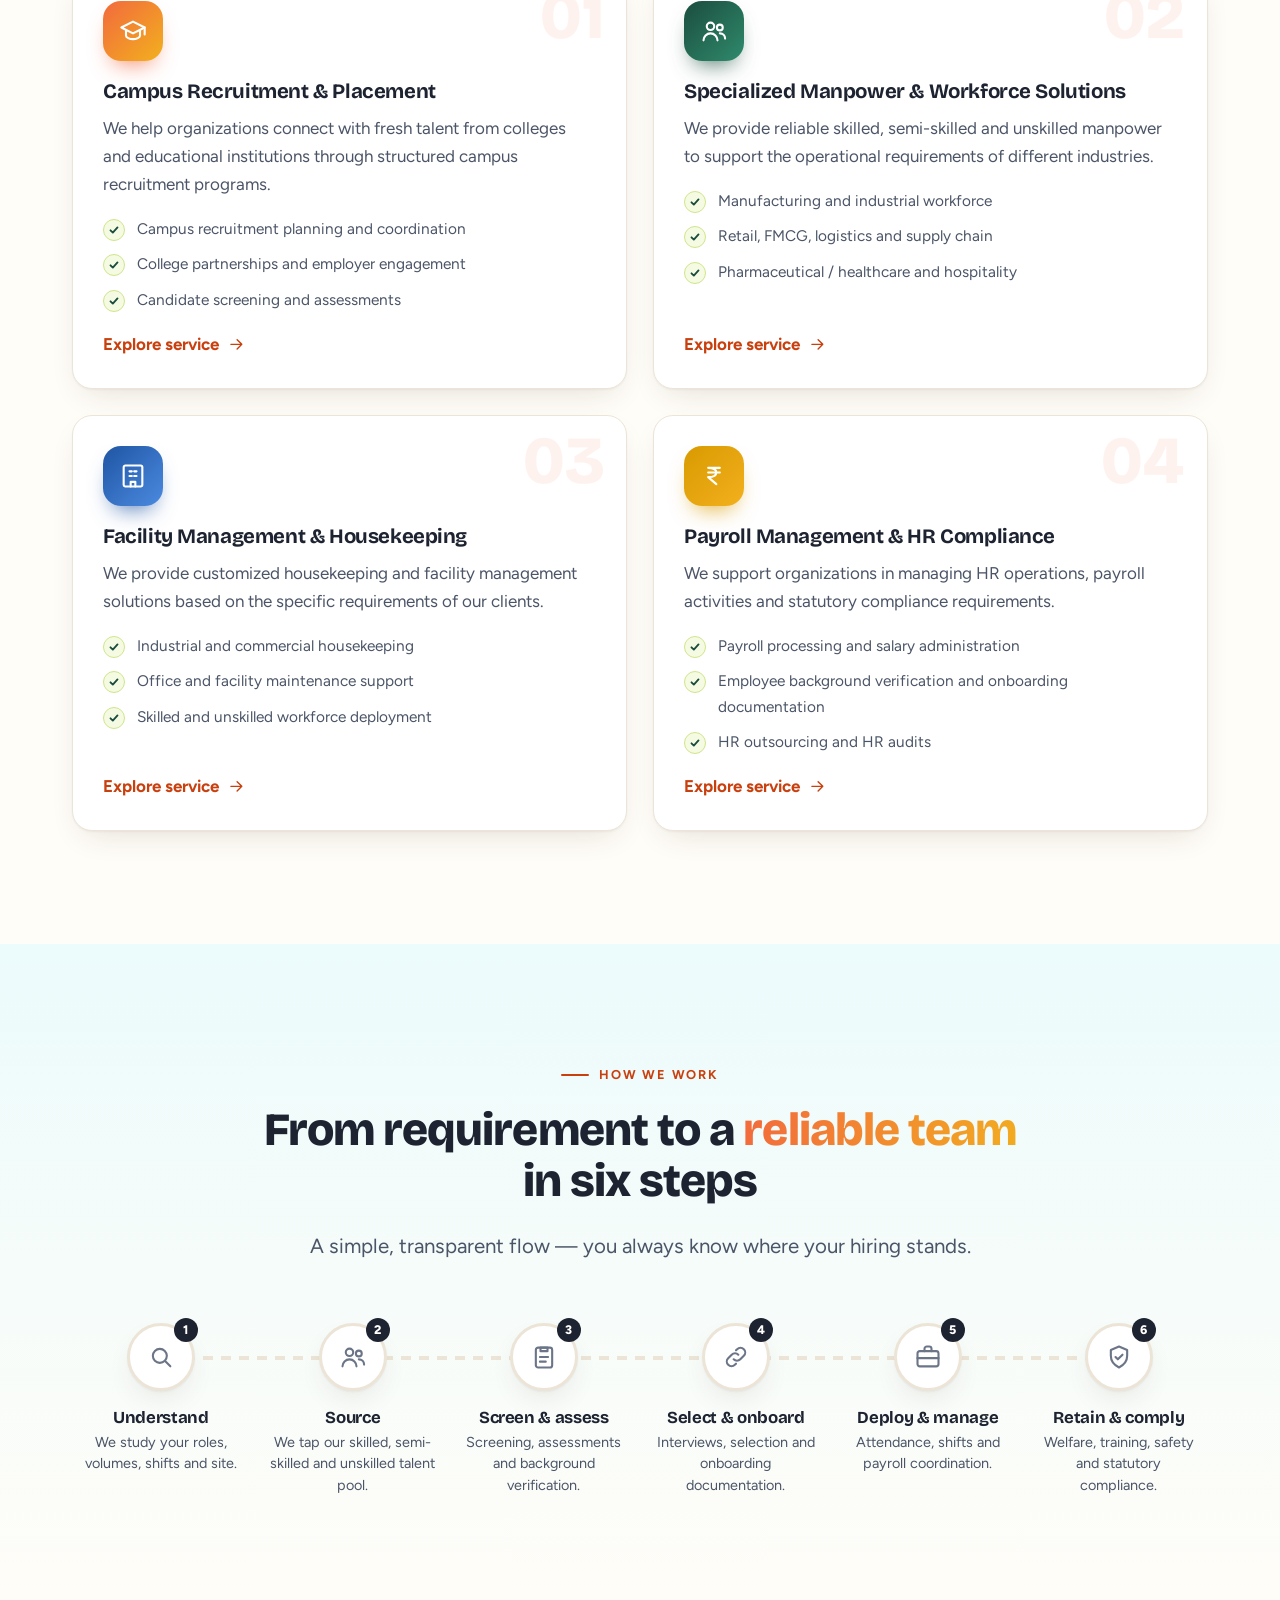
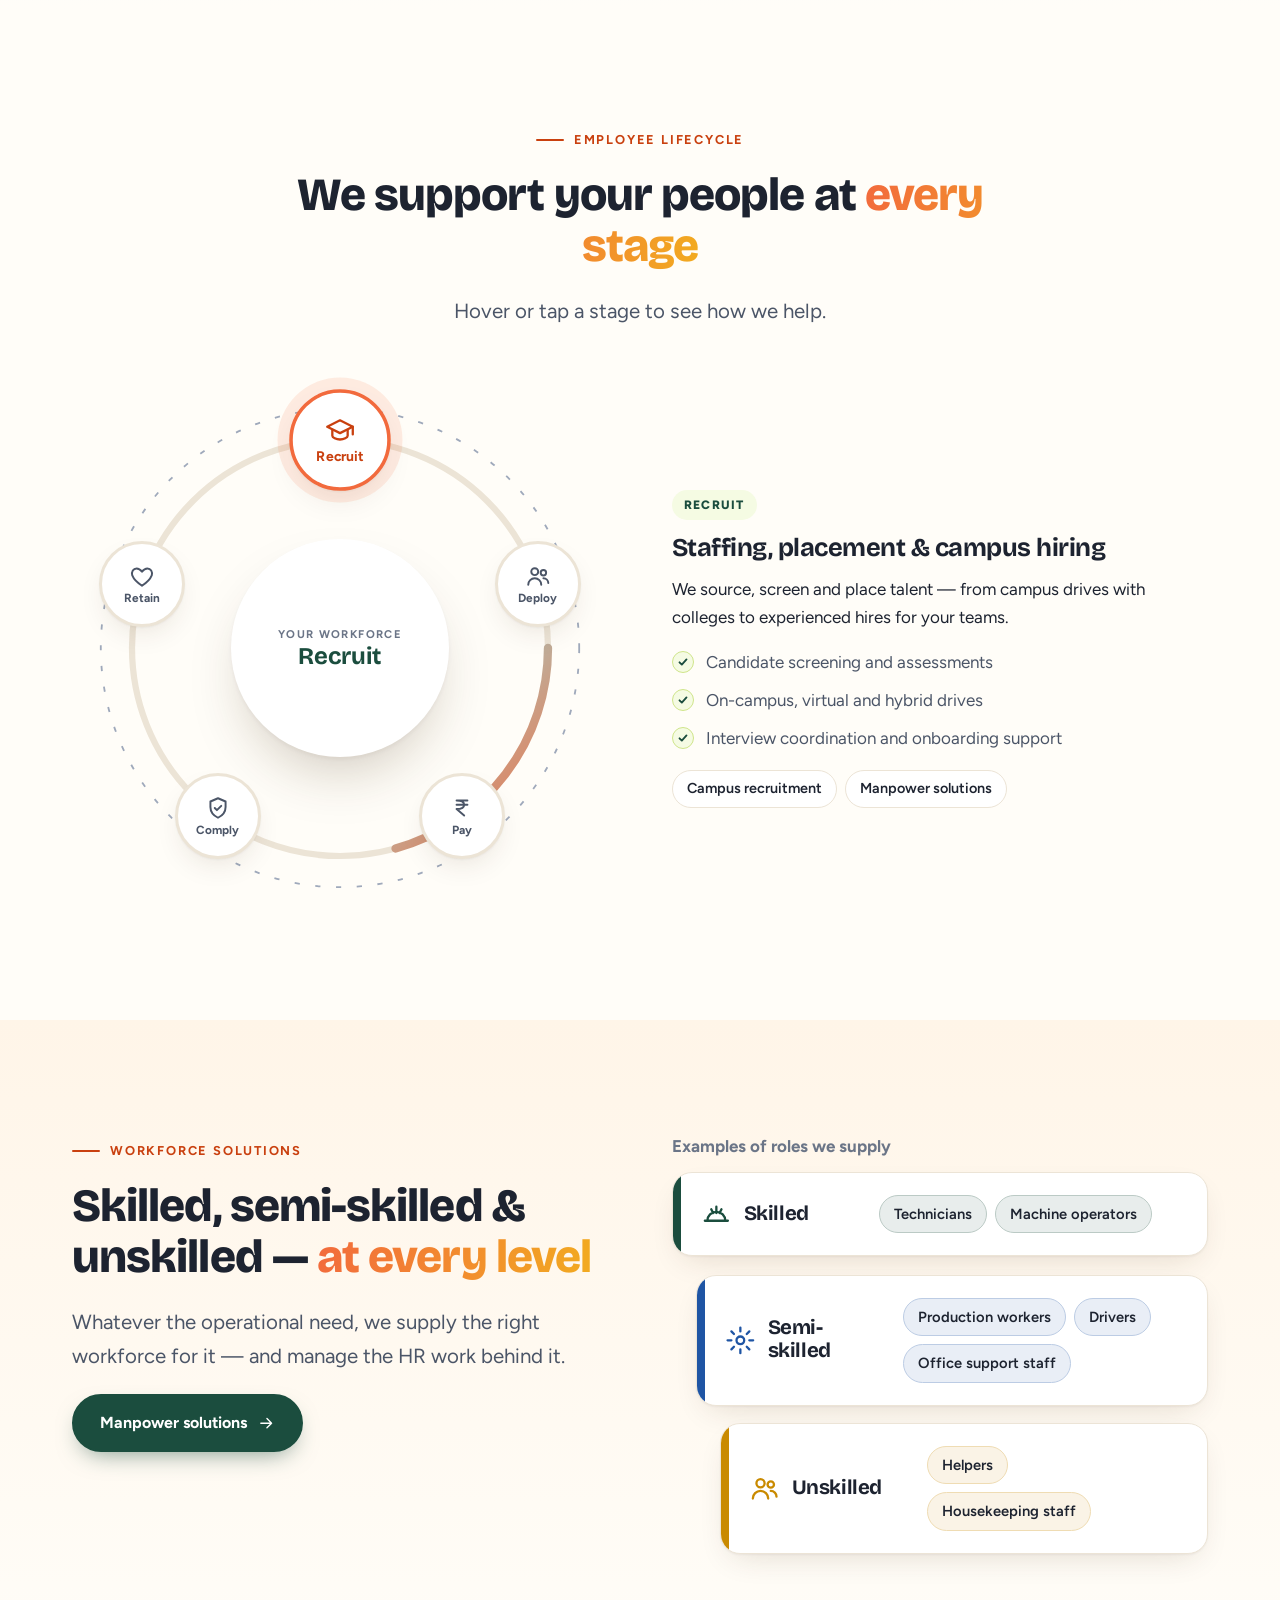
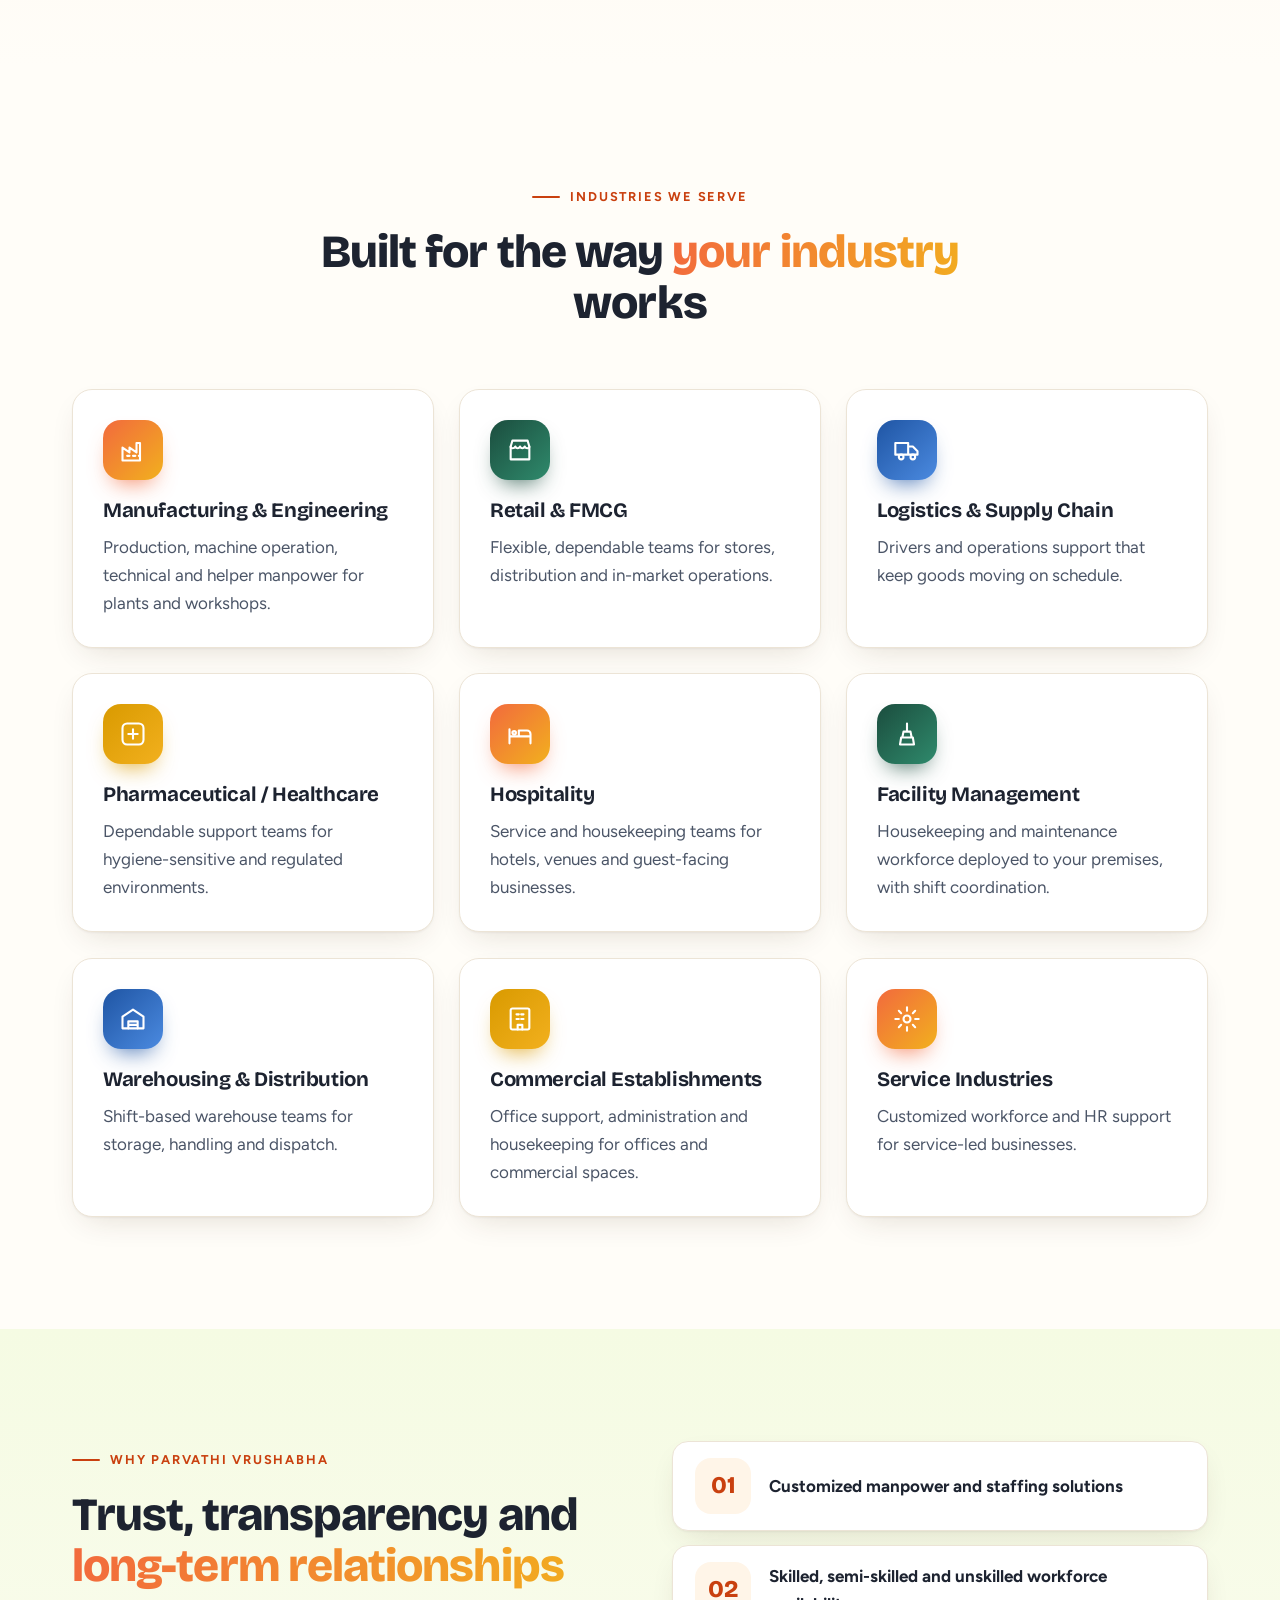
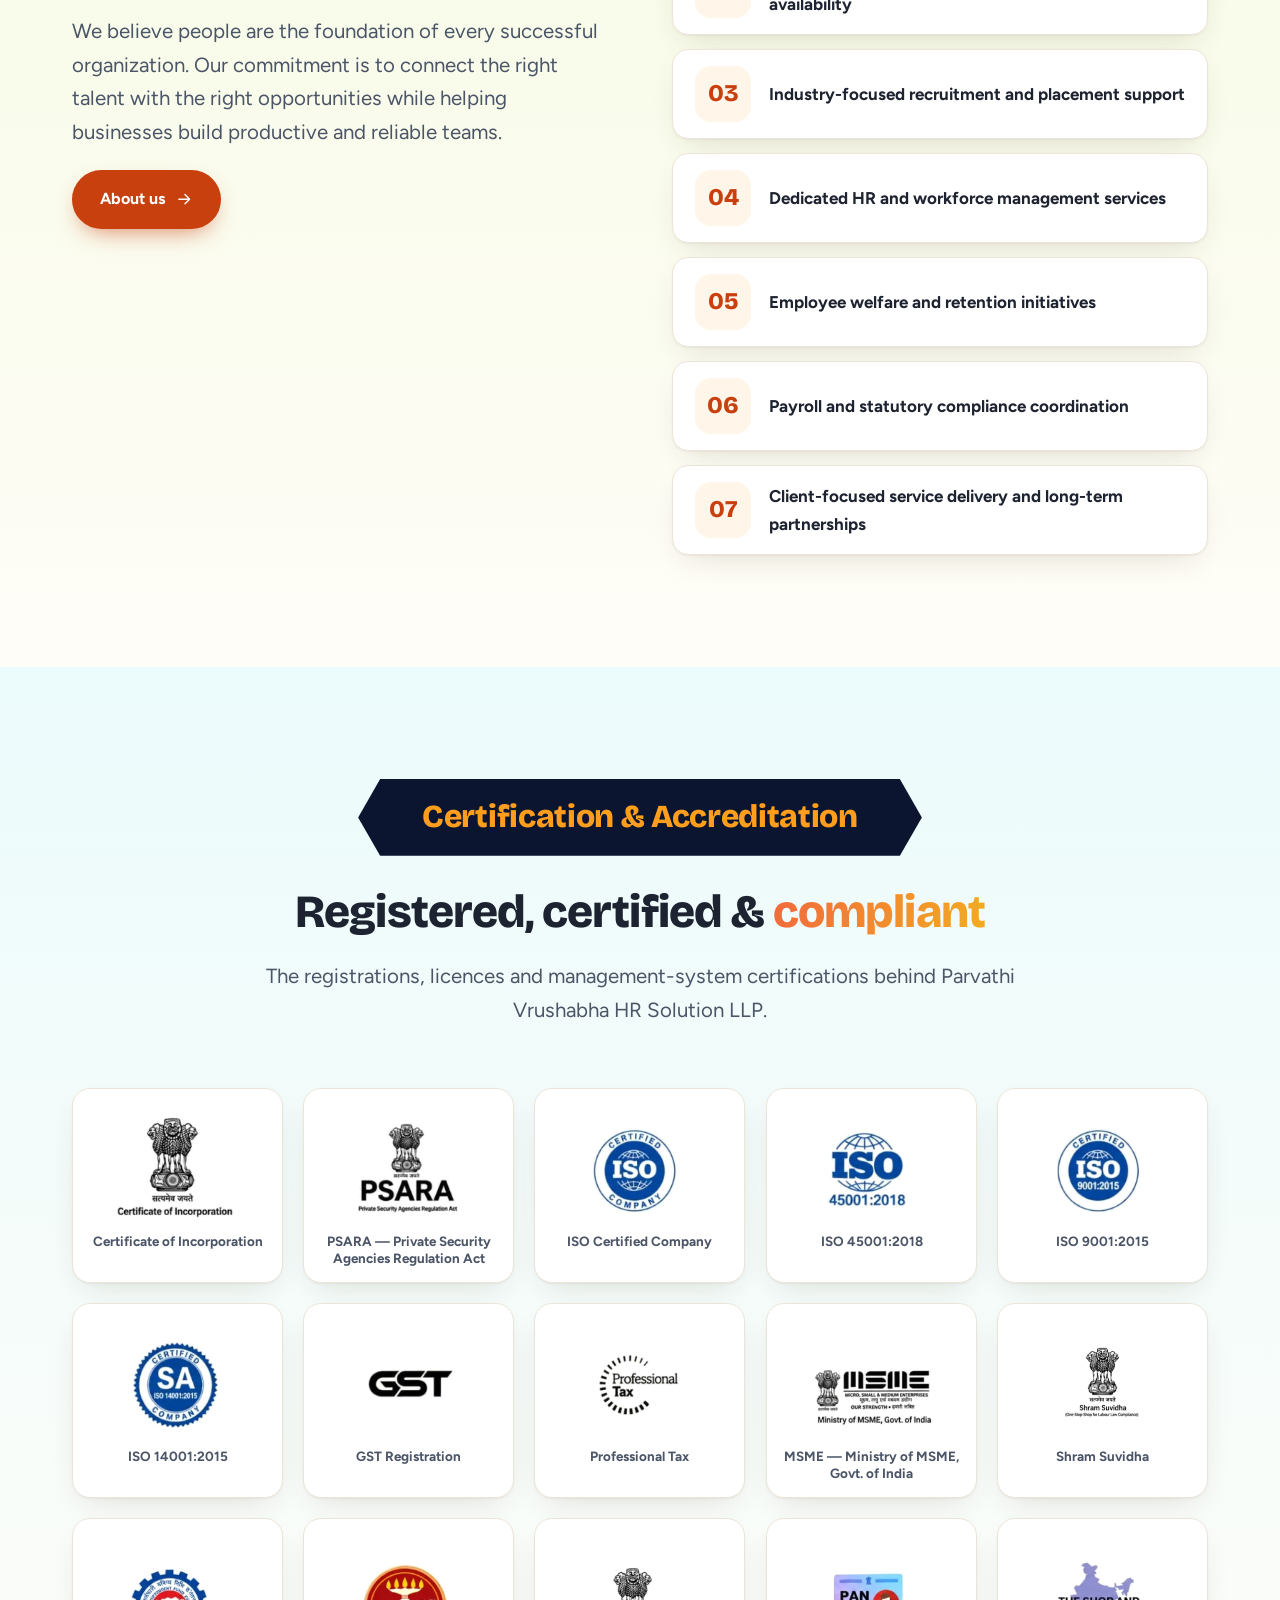
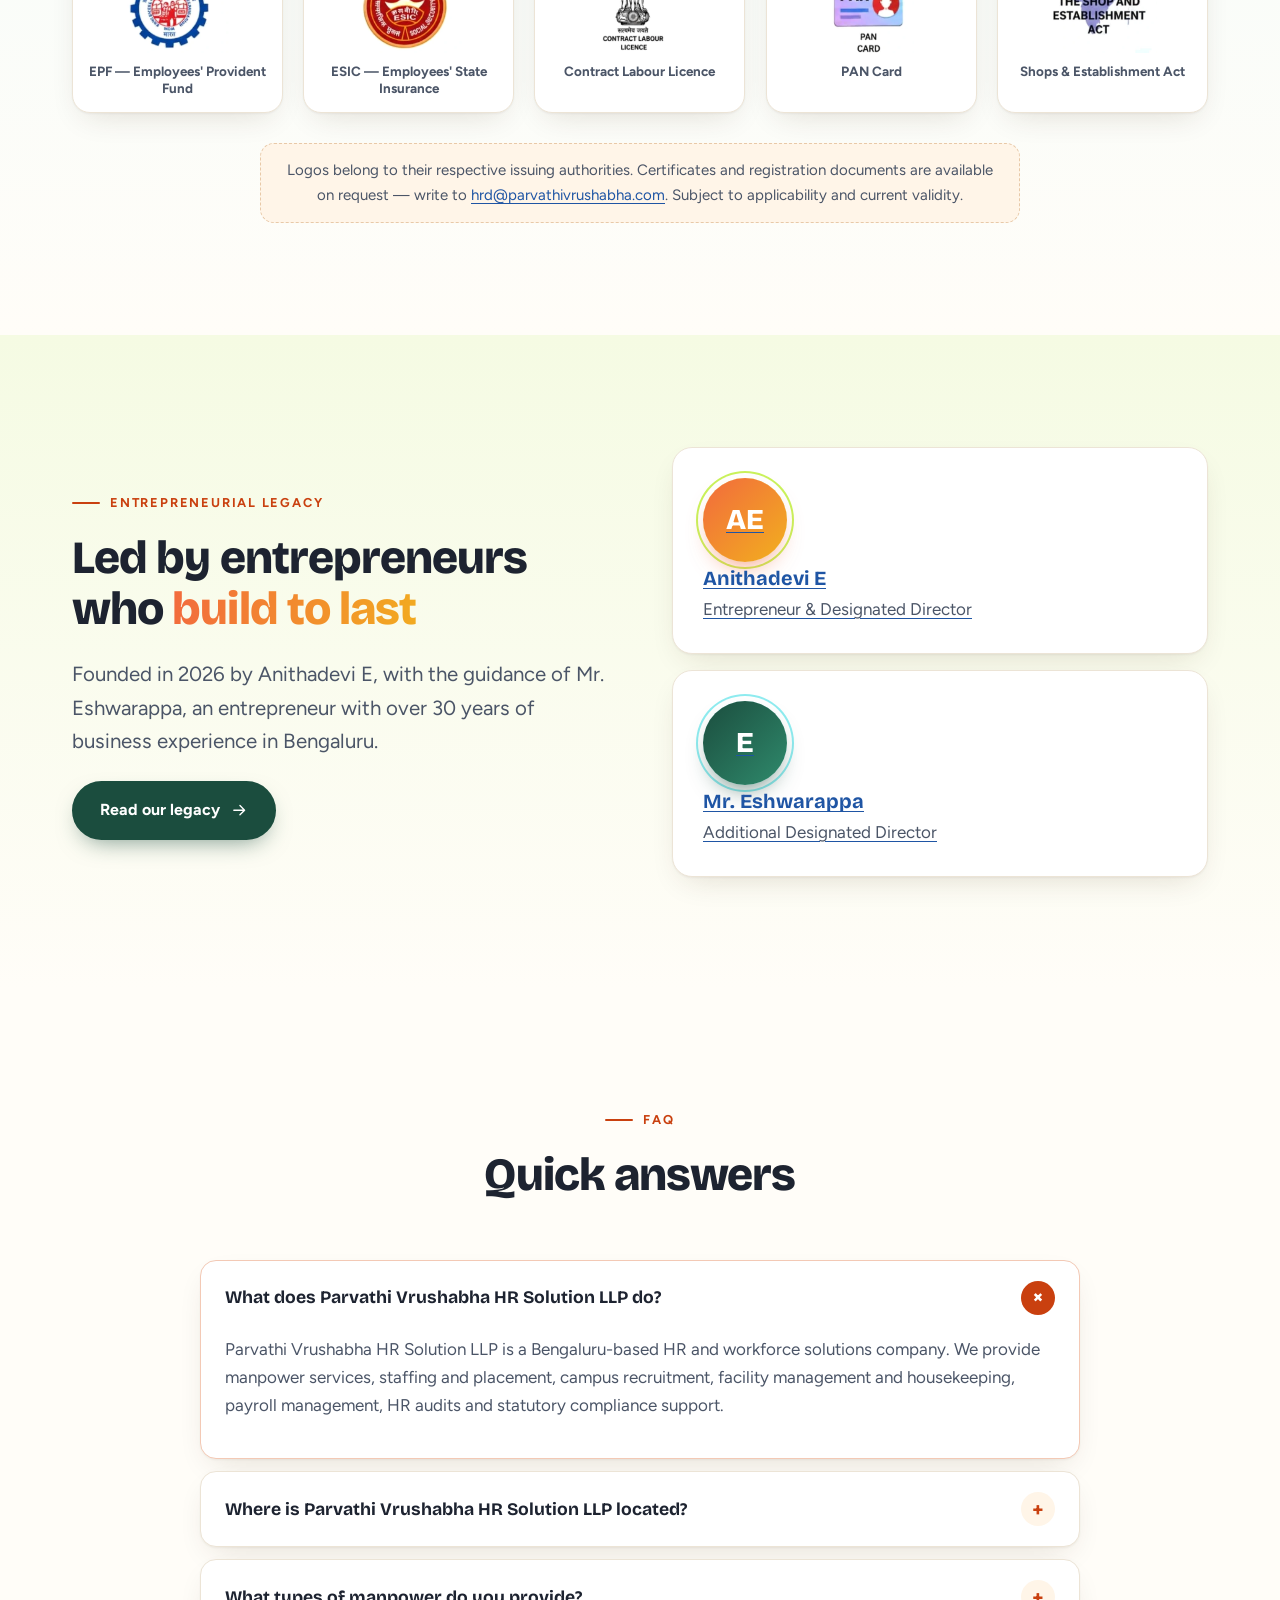
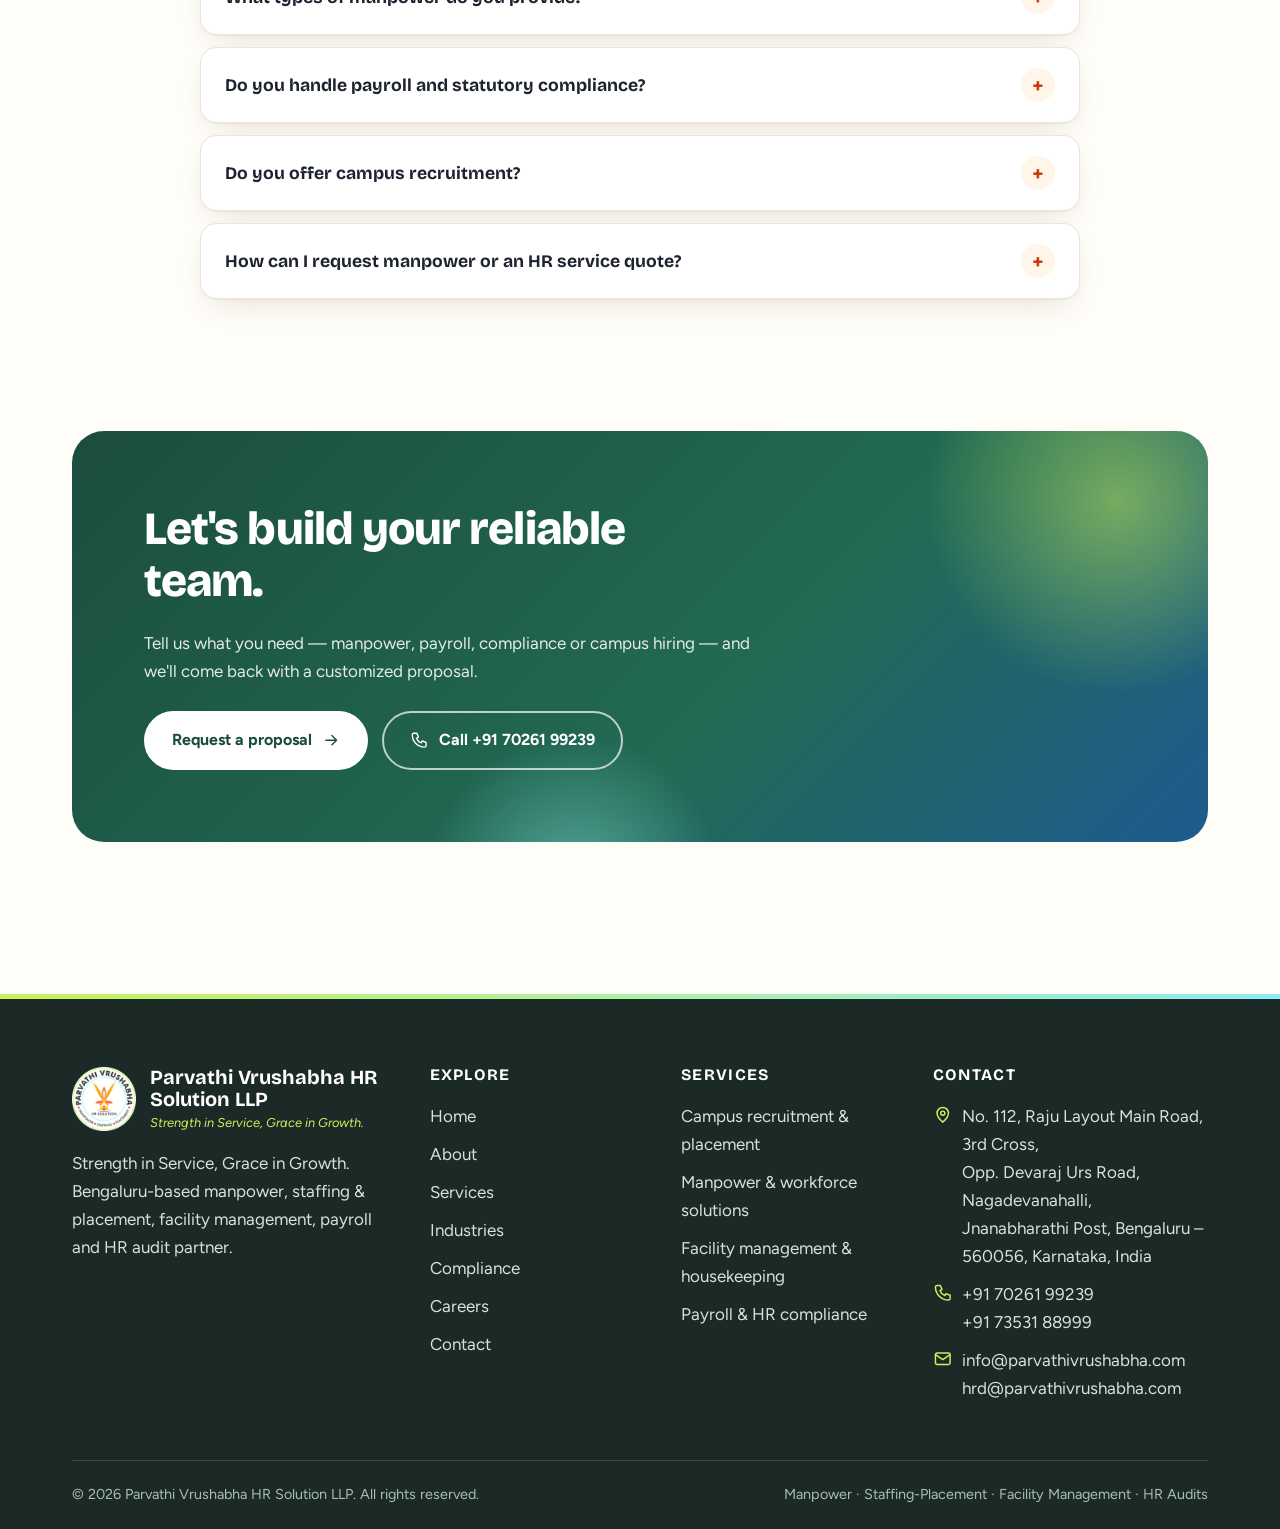
==== commit df831b81: "Add Certification & Accreditation logo section to Home and About Co-Authored-By: Claude Sonnet 5.5 <" ====
--- a/index.html
+++ b/index.html
@@ -18,9 +18,9 @@
 <link rel="alternate" type="text/markdown" href="/llms.txt" title="LLM-readable site summary">
 <link rel="preconnect" href="https://fonts.googleapis.com"><link rel="preconnect" href="https://fonts.gstatic.com" crossorigin>
 <link rel="stylesheet" href="https://fonts.googleapis.com/css2?family=Bricolage+Grotesque:opsz,wght@12..96,500..800&family=Figtree:wght@400;500;600;700;800&display=swap">
-<link rel="stylesheet" href="/assets/css/styles.css?v=2026-11-25">
+<link rel="stylesheet" href="/assets/css/styles.css?v=2026-11-27">
 <script>document.documentElement.classList.add('js')</script>
-<script type="application/ld+json">{"@context": "https://schema.org", "@graph": [{"@type": ["Organization", "EmploymentAgency"], "@id": "https://www.parvathivrushabha.com/#org", "name": "Parvathi Vrushabha HR Solution LLP", "legalName": "Parvathi Vrushabha HR Solution LLP", "alternateName": "Parvathi Vrushabha HR Solution", "url": "https://www.parvathivrushabha.com/", "logo": "https://www.parvathivrushabha.com/assets/img/icon-512.png", "image": "https://www.parvathivrushabha.com/assets/img/og-image.jpg", "slogan": "Strength in Service, Grace in Growth.", "foundingDate": "2026", "founder": {"@id": "https://www.parvathivrushabha.com/about/entrepreneurial-legacy/#anithadevi"}, "description": "Bengaluru-based HR and workforce solutions company offering manpower services, staffing and placement, campus recruitment, facility management and housekeeping, payroll management, HR audits and statutory compliance support.", "email": "info@parvathivrushabha.com", "telephone": ["+917026199239", "+917353188999"], "address": {"@type": "PostalAddress", "streetAddress": "No. 112, Raju Layout Main Road, 3rd Cross, Opp. Devaraj Urs Road, Nagadevanahalli, Jnanabharathi Post", "addressLocality": "Bengaluru", "addressRegion": "Karnataka", "postalCode": "560056", "addressCountry": "IN"}, "areaServed": [{"@type": "City", "name": "Bengaluru"}, {"@type": "State", "name": "Karnataka"}, {"@type": "Country", "name": "India"}], "contactPoint": [{"@type": "ContactPoint", "contactType": "customer service", "telephone": "+917026199239", "email": "info@parvathivrushabha.com", "availableLanguage": ["en", "kn", "hi"]}, {"@type": "ContactPoint", "contactType": "human resources", "telephone": "+917353188999", "email": "hrd@parvathivrushabha.com"}], "knowsAbout": ["Manpower services", "Staffing and placement", "Campus recruitment", "Facility management", "Housekeeping services", "Payroll management", "HR audits", "EPF ESI statutory compliance", "Contract labour compliance", "HR outsourcing"], "hasOfferCatalog": {"@type": "OfferCatalog", "name": "HR & workforce services", "itemListElement": [{"@type": "Offer", "itemOffered": {"@type": "Service", "name": "Campus Recruitment & Placement", "url": "https://www.parvathivrushabha.com/services/campus-recruitment-placement/"}}, {"@type": "Offer", "itemOffered": {"@type": "Service", "name": "Specialized Manpower & Workforce Solutions", "url": "https://www.parvathivrushabha.com/services/manpower-workforce-solutions/"}}, {"@type": "Offer", "itemOffered": {"@type": "Service", "name": "Facility Management & Housekeeping", "url": "https://www.parvathivrushabha.com/services/facility-management-housekeeping/"}}, {"@type": "Offer", "itemOffered": {"@type": "Service", "name": "Payroll Management & HR Compliance", "url": "https://www.parvathivrushabha.com/services/payroll-hr-compliance/"}}]}}, {"@type": "WebSite", "@id": "https://www.parvathivrushabha.com/#website", "url": "https://www.parvathivrushabha.com/", "name": "Parvathi Vrushabha HR Solution LLP", "publisher": {"@id": "https://www.parvathivrushabha.com/#org"}, "inLanguage": "en-IN"}, {"@type": "WebPage", "@id": "https://www.parvathivrushabha.com/#webpage", "url": "https://www.parvathivrushabha.com/", "name": "Manpower, Staffing & HR Solutions in Bengaluru | Parvathi Vrushabha HR Solution LLP", "description": "Bengaluru HR & workforce solutions LLP: manpower supply, staffing & placement, campus recruitment, housekeeping & facility management, payroll, HR audits and EPF/ESI compliance.", "isPartOf": {"@id": "https://www.parvathivrushabha.com/#website"}, "about": {"@id": "https://www.parvathivrushabha.com/#org"}, "inLanguage": "en-IN", "primaryImageOfPage": "https://www.parvathivrushabha.com/assets/img/og-image.jpg", "dateModified": "2026-11-25"}, {"@type": "FAQPage", "mainEntity": [{"@type": "Question", "name": "What does Parvathi Vrushabha HR Solution LLP do?", "acceptedAnswer": {"@type": "Answer", "text": "Parvathi Vrushabha HR Solution LLP is a Bengaluru-based HR and workforce solutions company. We provide manpower services, staffing and placement, campus recruitment, facility management and housekeeping, payroll management, HR audits and statutory compliance support."}}, {"@type": "Question", "name": "Where is Parvathi Vrushabha HR Solution LLP located?", "acceptedAnswer": {"@type": "Answer", "text": "Our office is at No. 112, Raju Layout Main Road, 3rd Cross, Opp. Devaraj Urs Road, Nagadevanahalli, Jnanabharathi Post, Bengaluru – 560056, Karnataka, India. You can reach us on +91 70261 99239 or +91 73531 88999, or email info@parvathivrushabha.com."}}, {"@type": "Question", "name": "What types of manpower do you provide?", "acceptedAnswer": {"@type": "Answer", "text": "We provide skilled, semi-skilled and unskilled manpower, including machine operators, technicians, production workers, helpers, drivers, housekeeping staff and office support staff, for industries such as manufacturing, retail, FMCG, logistics, pharmaceutical and healthcare, and hospitality."}}, {"@type": "Question", "name": "Do you handle payroll and statutory compliance?", "acceptedAnswer": {"@type": "Answer", "text": "Yes. We support payroll processing and salary administration, EPF, ESI, Professional Tax and Labour Welfare Fund compliance, contract labour and factory compliance coordination, and gratuity, bonus and benefits administration. We also conduct HR audits and offer HR outsourcing."}}, {"@type": "Question", "name": "Do you offer campus recruitment?", "acceptedAnswer": {"@type": "Answer", "text": "Yes. We plan and coordinate campus recruitment programs, build college partnerships, screen and assess candidates, and run on-campus, virtual and hybrid drives, along with interview coordination and onboarding support."}}, {"@type": "Question", "name": "How can I request manpower or an HR service quote?", "acceptedAnswer": {"@type": "Answer", "text": "Call or WhatsApp +91 70261 99239 or +91 73531 88999, email info@parvathivrushabha.com or hrd@parvathivrushabha.com, or use the enquiry form on our contact page. Tell us your industry, the roles you need and your location, and we will respond with a customized proposal."}}]}]}</script>
+<script type="application/ld+json">{"@context": "https://schema.org", "@graph": [{"@type": ["Organization", "EmploymentAgency"], "@id": "https://www.parvathivrushabha.com/#org", "name": "Parvathi Vrushabha HR Solution LLP", "legalName": "Parvathi Vrushabha HR Solution LLP", "alternateName": "Parvathi Vrushabha HR Solution", "url": "https://www.parvathivrushabha.com/", "logo": "https://www.parvathivrushabha.com/assets/img/icon-512.png", "image": "https://www.parvathivrushabha.com/assets/img/og-image.jpg", "slogan": "Strength in Service, Grace in Growth.", "foundingDate": "2026", "founder": {"@id": "https://www.parvathivrushabha.com/about/entrepreneurial-legacy/#anithadevi"}, "description": "Bengaluru-based HR and workforce solutions company offering manpower services, staffing and placement, campus recruitment, facility management and housekeeping, payroll management, HR audits and statutory compliance support.", "email": "info@parvathivrushabha.com", "telephone": ["+917026199239", "+917353188999"], "address": {"@type": "PostalAddress", "streetAddress": "No. 112, Raju Layout Main Road, 3rd Cross, Opp. Devaraj Urs Road, Nagadevanahalli, Jnanabharathi Post", "addressLocality": "Bengaluru", "addressRegion": "Karnataka", "postalCode": "560056", "addressCountry": "IN"}, "areaServed": [{"@type": "City", "name": "Bengaluru"}, {"@type": "State", "name": "Karnataka"}, {"@type": "Country", "name": "India"}], "contactPoint": [{"@type": "ContactPoint", "contactType": "customer service", "telephone": "+917026199239", "email": "info@parvathivrushabha.com", "availableLanguage": ["en", "kn", "hi"]}, {"@type": "ContactPoint", "contactType": "human resources", "telephone": "+917353188999", "email": "hrd@parvathivrushabha.com"}], "knowsAbout": ["Manpower services", "Staffing and placement", "Campus recruitment", "Facility management", "Housekeeping services", "Payroll management", "HR audits", "EPF ESI statutory compliance", "Contract labour compliance", "HR outsourcing"], "hasOfferCatalog": {"@type": "OfferCatalog", "name": "HR & workforce services", "itemListElement": [{"@type": "Offer", "itemOffered": {"@type": "Service", "name": "Campus Recruitment & Placement", "url": "https://www.parvathivrushabha.com/services/campus-recruitment-placement/"}}, {"@type": "Offer", "itemOffered": {"@type": "Service", "name": "Specialized Manpower & Workforce Solutions", "url": "https://www.parvathivrushabha.com/services/manpower-workforce-solutions/"}}, {"@type": "Offer", "itemOffered": {"@type": "Service", "name": "Facility Management & Housekeeping", "url": "https://www.parvathivrushabha.com/services/facility-management-housekeeping/"}}, {"@type": "Offer", "itemOffered": {"@type": "Service", "name": "Payroll Management & HR Compliance", "url": "https://www.parvathivrushabha.com/services/payroll-hr-compliance/"}}]}}, {"@type": "WebSite", "@id": "https://www.parvathivrushabha.com/#website", "url": "https://www.parvathivrushabha.com/", "name": "Parvathi Vrushabha HR Solution LLP", "publisher": {"@id": "https://www.parvathivrushabha.com/#org"}, "inLanguage": "en-IN"}, {"@type": "WebPage", "@id": "https://www.parvathivrushabha.com/#webpage", "url": "https://www.parvathivrushabha.com/", "name": "Manpower, Staffing & HR Solutions in Bengaluru | Parvathi Vrushabha HR Solution LLP", "description": "Bengaluru HR & workforce solutions LLP: manpower supply, staffing & placement, campus recruitment, housekeeping & facility management, payroll, HR audits and EPF/ESI compliance.", "isPartOf": {"@id": "https://www.parvathivrushabha.com/#website"}, "about": {"@id": "https://www.parvathivrushabha.com/#org"}, "inLanguage": "en-IN", "primaryImageOfPage": "https://www.parvathivrushabha.com/assets/img/og-image.jpg", "dateModified": "2026-11-27"}, {"@type": "FAQPage", "mainEntity": [{"@type": "Question", "name": "What does Parvathi Vrushabha HR Solution LLP do?", "acceptedAnswer": {"@type": "Answer", "text": "Parvathi Vrushabha HR Solution LLP is a Bengaluru-based HR and workforce solutions company. We provide manpower services, staffing and placement, campus recruitment, facility management and housekeeping, payroll management, HR audits and statutory compliance support."}}, {"@type": "Question", "name": "Where is Parvathi Vrushabha HR Solution LLP located?", "acceptedAnswer": {"@type": "Answer", "text": "Our office is at No. 112, Raju Layout Main Road, 3rd Cross, Opp. Devaraj Urs Road, Nagadevanahalli, Jnanabharathi Post, Bengaluru – 560056, Karnataka, India. You can reach us on +91 70261 99239 or +91 73531 88999, or email info@parvathivrushabha.com."}}, {"@type": "Question", "name": "What types of manpower do you provide?", "acceptedAnswer": {"@type": "Answer", "text": "We provide skilled, semi-skilled and unskilled manpower, including machine operators, technicians, production workers, helpers, drivers, housekeeping staff and office support staff, for industries such as manufacturing, retail, FMCG, logistics, pharmaceutical and healthcare, and hospitality."}}, {"@type": "Question", "name": "Do you handle payroll and statutory compliance?", "acceptedAnswer": {"@type": "Answer", "text": "Yes. We support payroll processing and salary administration, EPF, ESI, Professional Tax and Labour Welfare Fund compliance, contract labour and factory compliance coordination, and gratuity, bonus and benefits administration. We also conduct HR audits and offer HR outsourcing."}}, {"@type": "Question", "name": "Do you offer campus recruitment?", "acceptedAnswer": {"@type": "Answer", "text": "Yes. We plan and coordinate campus recruitment programs, build college partnerships, screen and assess candidates, and run on-campus, virtual and hybrid drives, along with interview coordination and onboarding support."}}, {"@type": "Question", "name": "How can I request manpower or an HR service quote?", "acceptedAnswer": {"@type": "Answer", "text": "Call or WhatsApp +91 70261 99239 or +91 73531 88999, email info@parvathivrushabha.com or hrd@parvathivrushabha.com, or use the enquiry form on our contact page. Tell us your industry, the roles you need and your location, and we will respond with a customized proposal."}}]}]}</script>
 </head>
 <body>
 <a class="skip" href="#main">Skip to content</a>
@@ -71,7 +71,10 @@
 <div><p style="font-weight:700;color:var(--ink-3);margin-bottom:12px">Examples of roles we supply</p><div class="tiers"><div class="tier" style="--c:var(--green)" data-reveal="" style="--i:0"><h3><svg class="ic " aria-hidden="true" focusable="false"><use href="#i-hardhat"/></svg>Skilled</h3><div class="roles"><span>Technicians</span><span>Machine operators</span></div></div><div class="tier" style="--c:var(--blue)" data-reveal="" style="--i:1"><h3><svg class="ic " aria-hidden="true" focusable="false"><use href="#i-gear"/></svg>Semi-skilled</h3><div class="roles"><span>Production workers</span><span>Drivers</span><span>Office support staff</span></div></div><div class="tier" style="--c:#c98a00" data-reveal="" style="--i:2"><h3><svg class="ic " aria-hidden="true" focusable="false"><use href="#i-users"/></svg>Unskilled</h3><div class="roles"><span>Helpers</span><span>Housekeeping staff</span></div></div></div></div></div></div></section><section class="section" id="industries"><div class="container"><div class="section-head center" data-reveal="" style="--i:0"><p class="eyebrow">Industries we serve</p><h2>Built for the way <span class="hl">your industry</span> works</h2></div>
 <div class="grid g3"><a class="ind-link" href="/industries/#manufacturing" data-reveal="" style="--i:0"><article class="card ind" data-tilt><div class="icon-badge "><svg class="ic " aria-hidden="true" focusable="false"><use href="#i-factory"/></svg></div><h3>Manufacturing &amp; Engineering</h3><p style="margin:0">Production, machine operation, technical and helper manpower for plants and workshops.</p></article></a><a class="ind-link" href="/industries/#retail-fmcg" data-reveal="" style="--i:1"><article class="card ind" data-tilt><div class="icon-badge g"><svg class="ic " aria-hidden="true" focusable="false"><use href="#i-store"/></svg></div><h3>Retail &amp; FMCG</h3><p style="margin:0">Flexible, dependable teams for stores, distribution and in-market operations.</p></article></a><a class="ind-link" href="/industries/#logistics-supply-chain" data-reveal="" style="--i:2"><article class="card ind" data-tilt><div class="icon-badge b"><svg class="ic " aria-hidden="true" focusable="false"><use href="#i-truck"/></svg></div><h3>Logistics &amp; Supply Chain</h3><p style="margin:0">Drivers and operations support that keep goods moving on schedule.</p></article></a><a class="ind-link" href="/industries/#pharma-healthcare" data-reveal="" style="--i:0"><article class="card ind" data-tilt><div class="icon-badge y"><svg class="ic " aria-hidden="true" focusable="false"><use href="#i-medical"/></svg></div><h3>Pharmaceutical / Healthcare</h3><p style="margin:0">Dependable support teams for hygiene-sensitive and regulated environments.</p></article></a><a class="ind-link" href="/industries/#hospitality" data-reveal="" style="--i:1"><article class="card ind" data-tilt><div class="icon-badge "><svg class="ic " aria-hidden="true" focusable="false"><use href="#i-hotel"/></svg></div><h3>Hospitality</h3><p style="margin:0">Service and housekeeping teams for hotels, venues and guest-facing businesses.</p></article></a><a class="ind-link" href="/industries/#facility-management" data-reveal="" style="--i:2"><article class="card ind" data-tilt><div class="icon-badge g"><svg class="ic " aria-hidden="true" focusable="false"><use href="#i-bucket"/></svg></div><h3>Facility Management</h3><p style="margin:0">Housekeeping and maintenance workforce deployed to your premises, with shift coordination.</p></article></a><a class="ind-link" href="/industries/#warehousing-distribution" data-reveal="" style="--i:0"><article class="card ind" data-tilt><div class="icon-badge b"><svg class="ic " aria-hidden="true" focusable="false"><use href="#i-warehouse"/></svg></div><h3>Warehousing &amp; Distribution</h3><p style="margin:0">Shift-based warehouse teams for storage, handling and dispatch.</p></article></a><a class="ind-link" href="/industries/#commercial-establishments" data-reveal="" style="--i:1"><article class="card ind" data-tilt><div class="icon-badge y"><svg class="ic " aria-hidden="true" focusable="false"><use href="#i-building"/></svg></div><h3>Commercial Establishments</h3><p style="margin:0">Office support, administration and housekeeping for offices and commercial spaces.</p></article></a><a class="ind-link" href="/industries/#service-industries" data-reveal="" style="--i:2"><article class="card ind" data-tilt><div class="icon-badge "><svg class="ic " aria-hidden="true" focusable="false"><use href="#i-gear"/></svg></div><h3>Service Industries</h3><p style="margin:0">Customized workforce and HR support for service-led businesses.</p></article></a></div></div></section><section class="section tint-lime" id="why"><div class="container"><div class="split top"><div data-reveal="left" style="--i:0"><p class="eyebrow">Why Parvathi Vrushabha</p><h2>Trust, transparency and <span class="hl">long-term relationships</span></h2>
 <p class="lead">We believe people are the foundation of every successful organization. Our commitment is to connect the right talent with the right opportunities while helping businesses build productive and reliable teams.</p>
-<div class="btn-row" style="margin-top:20px"><a class="btn" href="/about/">About us <svg class="ic go" aria-hidden="true" focusable="false"><use href="#i-arrow"/></svg></a></div></div><ul class="strengths" style="list-style:none;padding:0;margin:0"><li class="strength" data-reveal="" style="--i:0"><b>Customized manpower and staffing solutions</b></li><li class="strength" data-reveal="" style="--i:1"><b>Skilled, semi-skilled and unskilled workforce availability</b></li><li class="strength" data-reveal="" style="--i:2"><b>Industry-focused recruitment and placement support</b></li><li class="strength" data-reveal="" style="--i:3"><b>Dedicated HR and workforce management services</b></li><li class="strength" data-reveal="" style="--i:0"><b>Employee welfare and retention initiatives</b></li><li class="strength" data-reveal="" style="--i:1"><b>Payroll and statutory compliance coordination</b></li><li class="strength" data-reveal="" style="--i:2"><b>Client-focused service delivery and long-term partnerships</b></li></ul></div></div></section><section class="section tint-lime" id="leadership"><div class="container"><div class="split"><div data-reveal="left" style="--i:0"><p class="eyebrow">Entrepreneurial legacy</p>
+<div class="btn-row" style="margin-top:20px"><a class="btn" href="/about/">About us <svg class="ic go" aria-hidden="true" focusable="false"><use href="#i-arrow"/></svg></a></div></div><ul class="strengths" style="list-style:none;padding:0;margin:0"><li class="strength" data-reveal="" style="--i:0"><b>Customized manpower and staffing solutions</b></li><li class="strength" data-reveal="" style="--i:1"><b>Skilled, semi-skilled and unskilled workforce availability</b></li><li class="strength" data-reveal="" style="--i:2"><b>Industry-focused recruitment and placement support</b></li><li class="strength" data-reveal="" style="--i:3"><b>Dedicated HR and workforce management services</b></li><li class="strength" data-reveal="" style="--i:0"><b>Employee welfare and retention initiatives</b></li><li class="strength" data-reveal="" style="--i:1"><b>Payroll and statutory compliance coordination</b></li><li class="strength" data-reveal="" style="--i:2"><b>Client-focused service delivery and long-term partnerships</b></li></ul></div></div></section><section class="section tint-aqua" id="certifications"><div class="container"><div class="section-head center" data-reveal="" style="--i:0"><span class="cert-banner">Certification &amp; Accreditation</span>
+<h2 style="margin-top:22px">Registered, certified &amp; <span class="hl">compliant</span></h2><p class="lead">The registrations, licences and management-system certifications behind Parvathi Vrushabha HR Solution LLP.</p></div>
+<div class="cert-grid"><figure class="cert" data-reveal="" style="--i:0"><span class="cert-img"><img src="/assets/img/certs/certificate-of-incorporation.webp" width="367" height="330" alt="Certificate of Incorporation logo" loading="lazy"></span><figcaption>Certificate of Incorporation</figcaption></figure><figure class="cert" data-reveal="" style="--i:1"><span class="cert-img"><img src="/assets/img/certs/psara.webp" width="330" height="330" alt="PSARA — Private Security Agencies Regulation Act logo" loading="lazy"></span><figcaption>PSARA — Private Security Agencies Regulation Act</figcaption></figure><figure class="cert" data-reveal="" style="--i:2"><span class="cert-img"><img src="/assets/img/certs/iso-certified-company.webp" width="277" height="330" alt="ISO Certified Company logo" loading="lazy"></span><figcaption>ISO Certified Company</figcaption></figure><figure class="cert" data-reveal="" style="--i:3"><span class="cert-img"><img src="/assets/img/certs/iso-45001-2018.webp" width="270" height="330" alt="ISO 45001:2018 logo" loading="lazy"></span><figcaption>ISO 45001:2018</figcaption></figure><figure class="cert" data-reveal="" style="--i:4"><span class="cert-img"><img src="/assets/img/certs/iso-9001-2015.webp" width="270" height="330" alt="ISO 9001:2015 logo" loading="lazy"></span><figcaption>ISO 9001:2015</figcaption></figure><figure class="cert" data-reveal="" style="--i:0"><span class="cert-img"><img src="/assets/img/certs/iso-14001-2015.webp" width="277" height="330" alt="ISO 14001:2015 logo" loading="lazy"></span><figcaption>ISO 14001:2015</figcaption></figure><figure class="cert" data-reveal="" style="--i:1"><span class="cert-img"><img src="/assets/img/certs/gst.webp" width="262" height="330" alt="GST Registration logo" loading="lazy"></span><figcaption>GST Registration</figcaption></figure><figure class="cert" data-reveal="" style="--i:2"><span class="cert-img"><img src="/assets/img/certs/professional-tax.webp" width="249" height="330" alt="Professional Tax logo" loading="lazy"></span><figcaption>Professional Tax</figcaption></figure><figure class="cert" data-reveal="" style="--i:3"><span class="cert-img"><img src="/assets/img/certs/msme.webp" width="390" height="382" alt="MSME — Ministry of MSME, Govt. of India logo" loading="lazy"></span><figcaption>MSME — Ministry of MSME, Govt. of India</figcaption></figure><figure class="cert" data-reveal="" style="--i:4"><span class="cert-img"><img src="/assets/img/certs/shram-suvidha.webp" width="330" height="472" alt="Shram Suvidha logo" loading="lazy"></span><figcaption>Shram Suvidha</figcaption></figure><figure class="cert" data-reveal="" style="--i:0"><span class="cert-img"><img src="/assets/img/certs/epf.webp" width="330" height="382" alt="EPF — Employees&#x27; Provident Fund logo" loading="lazy"></span><figcaption>EPF — Employees&#x27; Provident Fund</figcaption></figure><figure class="cert" data-reveal="" style="--i:1"><span class="cert-img"><img src="/assets/img/certs/esic.webp" width="345" height="382" alt="ESIC — Employees&#x27; State Insurance logo" loading="lazy"></span><figcaption>ESIC — Employees&#x27; State Insurance</figcaption></figure><figure class="cert" data-reveal="" style="--i:2"><span class="cert-img"><img src="/assets/img/certs/contract-labour-licence.webp" width="277" height="382" alt="Contract Labour Licence logo" loading="lazy"></span><figcaption>Contract Labour Licence</figcaption></figure><figure class="cert" data-reveal="" style="--i:3"><span class="cert-img"><img src="/assets/img/certs/pan.webp" width="277" height="382" alt="PAN Card logo" loading="lazy"></span><figcaption>PAN Card</figcaption></figure><figure class="cert" data-reveal="" style="--i:4"><span class="cert-img"><img src="/assets/img/certs/shop-establishment.webp" width="354" height="382" alt="Shops &amp; Establishment Act logo" loading="lazy"></span><figcaption>Shops &amp; Establishment Act</figcaption></figure></div>
+<p class="note center" style="margin:30px auto 0;max-width:760px" data-reveal="" style="--i:0">Logos belong to their respective issuing authorities. Certificates and registration documents are available on request — write to <a href="mailto:hrd@parvathivrushabha.com">hrd@parvathivrushabha.com</a>. Subject to applicability and current validity.</p></div></section><section class="section tint-lime" id="leadership"><div class="container"><div class="split"><div data-reveal="left" style="--i:0"><p class="eyebrow">Entrepreneurial legacy</p>
 <h2>Led by entrepreneurs who <span class="hl">build to last</span></h2>
 <p class="lead">Founded in 2026 by Anithadevi E, with the guidance of Mr. Eshwarappa, an entrepreneur with over 30 years of business experience in Bengaluru.</p>
 <div class="btn-row" style="margin-top:22px"><a class="btn green" href="/about/entrepreneurial-legacy/">Read our legacy <svg class="ic go" aria-hidden="true" focusable="false"><use href="#i-arrow"/></svg></a></div></div>
@@ -97,5 +100,5 @@
 </div></footer>
 <a class="wa-float" href="https://wa.me/917026199239?text=Hello,%20I%20would%20like%20to%20know%20more%20about%20your%20HR%20and%20manpower%20services." target="_blank" rel="noopener" aria-label="Chat on WhatsApp"><svg class="ic " aria-hidden="true" focusable="false"><use href="#i-whatsapp"/></svg></a>
 <button class="to-top" aria-label="Back to top"><svg class="ic " aria-hidden="true" focusable="false"><use href="#i-arrow"/></svg></button>
-<script src="/assets/js/main.js?v=2026-11-25" defer></script>
+<script src="/assets/js/main.js?v=2026-11-27" defer></script>
 </body></html>
--- a/assets/css/styles.css
+++ b/assets/css/styles.css
@@ -518,3 +518,19 @@
 @media (max-width: 920px) { .nav a.nl { padding: 14px 16px; } }
 
 .brand b span { display: block; font-size: .82rem; font-weight: 700; letter-spacing: 0; margin-top: 1px; }
+
+/* ---------- certifications ---------- */
+.cert-banner { display: inline-block; background: #0b1530; color: #ff9d1c; font-family: var(--head); font-weight: 800; font-size: clamp(1.2rem, 3vw, 2rem); letter-spacing: -.01em;
+  padding: 12px clamp(34px, 6vw, 64px); clip-path: polygon(22px 0, calc(100% - 22px) 0, 100% 50%, calc(100% - 22px) 100%, 22px 100%, 0 50%); position: relative; overflow: hidden; }
+.cert-banner::after { content: ""; position: absolute; inset: 0; background: linear-gradient(105deg, transparent 35%, rgba(255, 255, 255, .28) 50%, transparent 65%); transform: translateX(-120%); animation: certshine 5s ease-in-out 1s infinite; }
+@keyframes certshine { 0%, 55% { transform: translateX(-120%); } 100% { transform: translateX(120%); } }
+.cert-grid { display: grid; grid-template-columns: repeat(5, 1fr); gap: clamp(12px, 1.6vw, 20px); }
+.cert { margin: 0; background: #fff; border: 1px solid var(--line); border-radius: 18px; padding: 16px 12px 14px; display: flex; flex-direction: column; align-items: center; gap: 10px; box-shadow: var(--shadow);
+  transition: transform .45s var(--ease), box-shadow .4s, border-color .4s; position: relative; overflow: hidden; }
+.cert:hover { transform: translateY(-8px) scale(1.03); box-shadow: var(--shadow-lg); border-color: #8fd8dc; }
+.cert-img { height: 118px; width: 100%; display: grid; place-items: center; }
+.cert-img img { max-height: 118px; max-width: 100%; width: auto; height: auto; object-fit: contain; transition: transform .6s var(--ease); }
+.cert:hover .cert-img img { transform: scale(1.1) rotate(-2deg); }
+.cert figcaption { font-weight: 700; font-size: .84rem; line-height: 1.3; text-align: center; color: var(--ink-2); }
+@media (max-width: 1040px) { .cert-grid { grid-template-columns: repeat(3, 1fr); } }
+@media (max-width: 640px) { .cert-grid { grid-template-columns: repeat(2, 1fr); } .cert-img { height: 96px; } .cert-img img { max-height: 96px; } }
